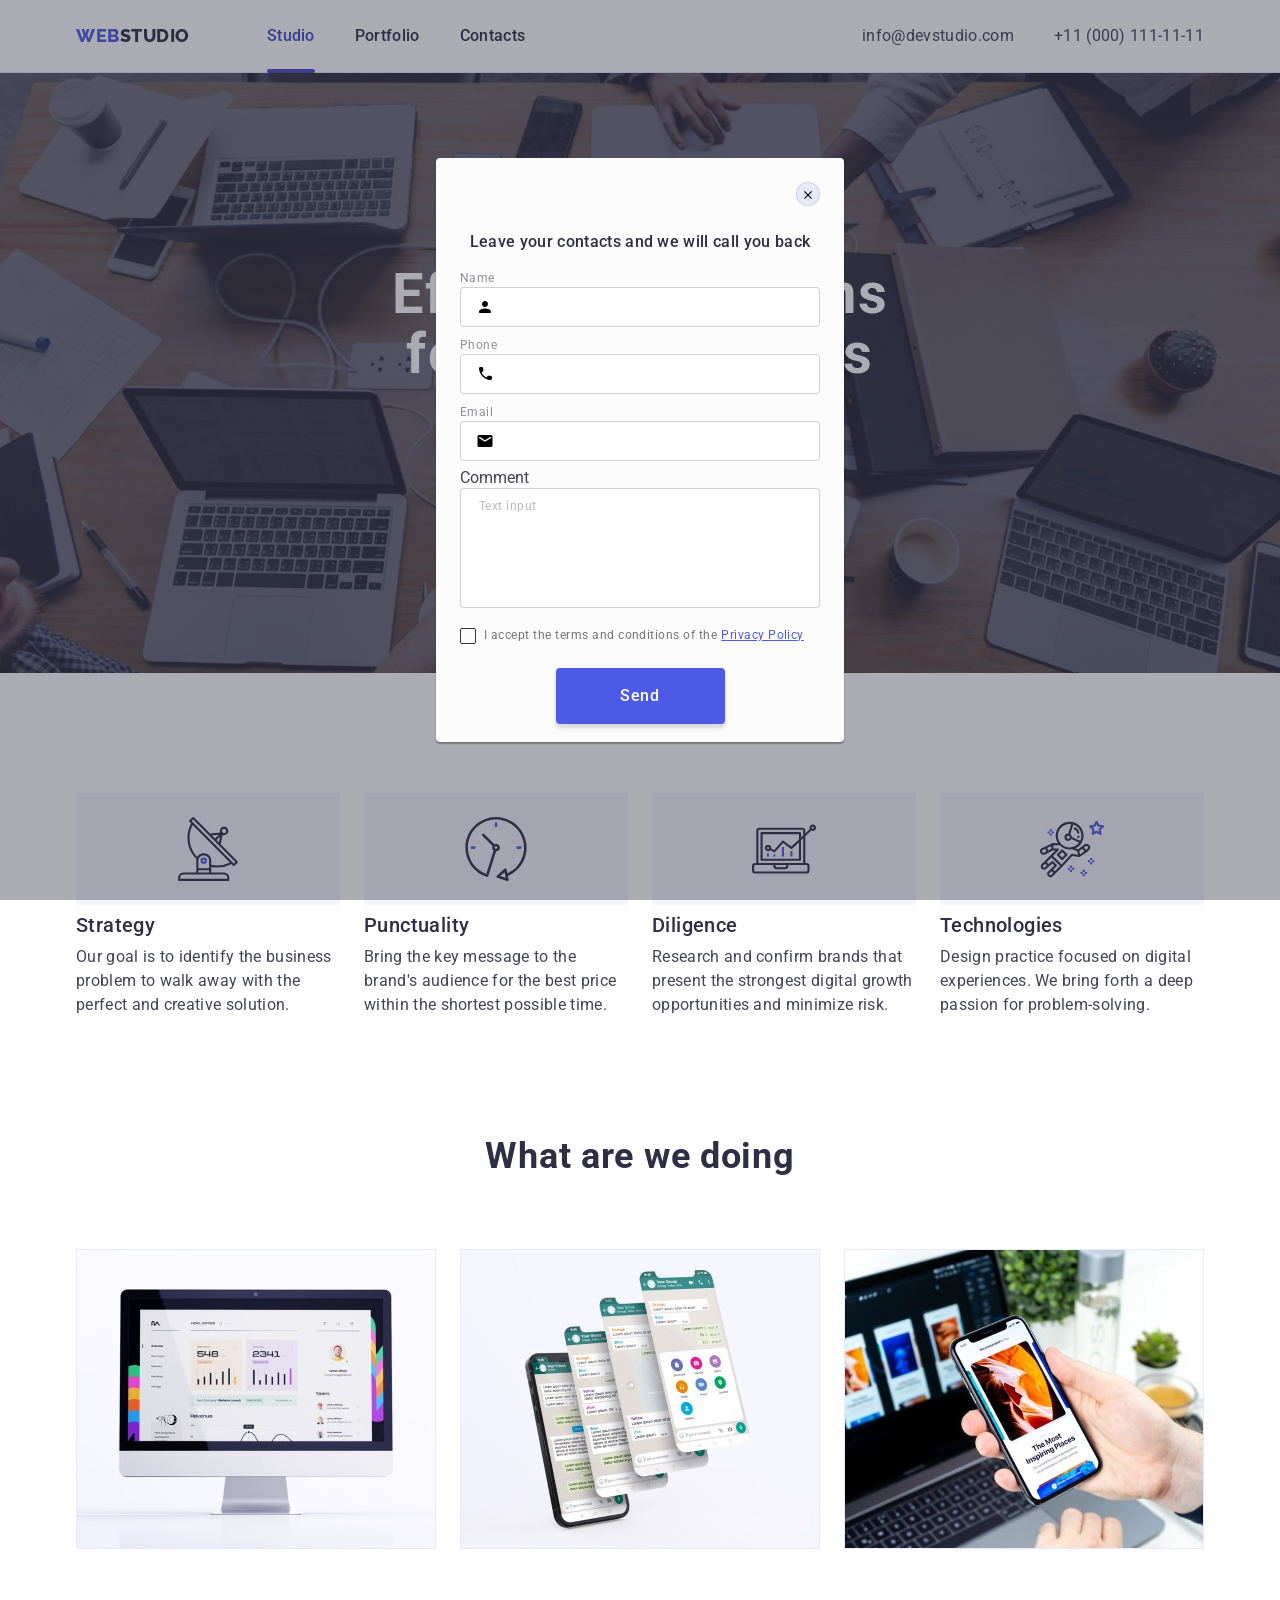
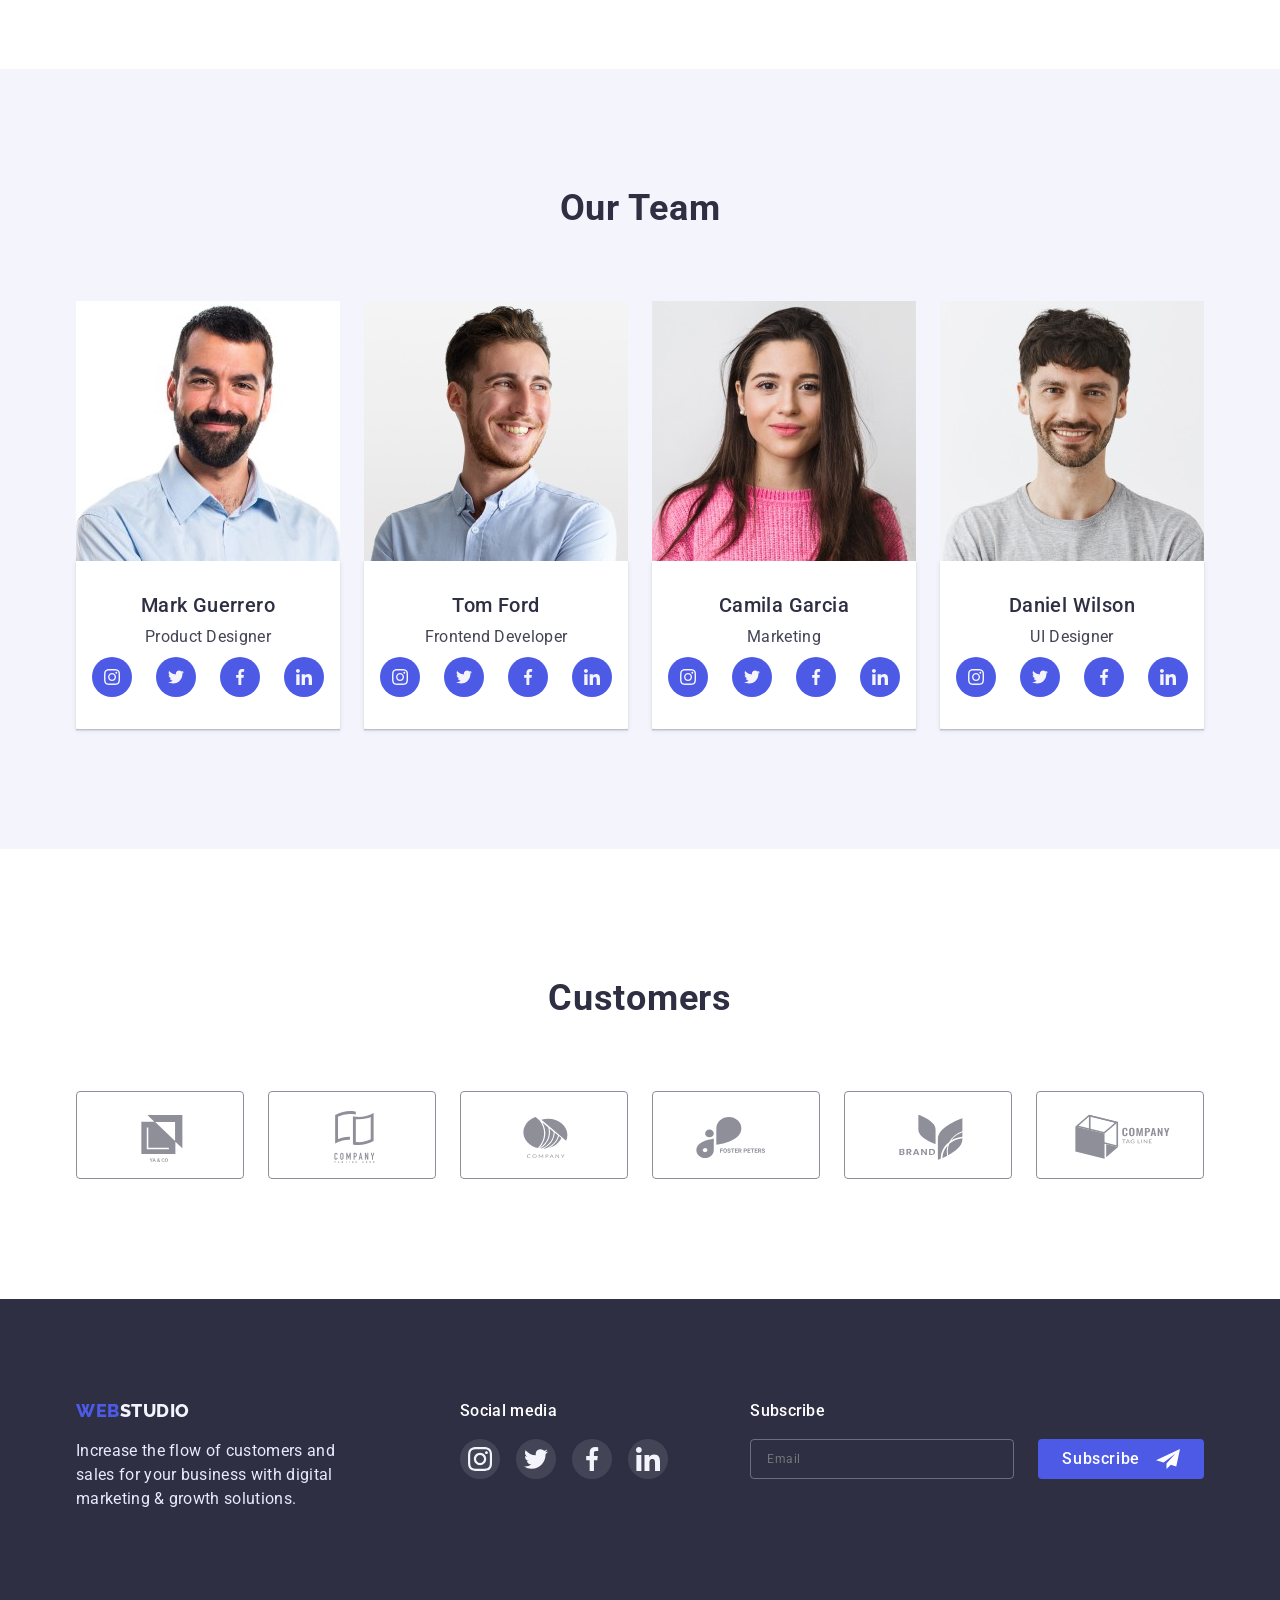
==== index.html @ 20a0a37b "Изменения модалки и подписки" ====
<!DOCTYPE html>
<html lang="en">
  <head>
    <meta charset="UTF-8" />
    <meta http-equiv="X-UA-Compatible" content="IE=edge" />
    <meta name="viewport" content="width=device-width, initial-scale=1.0" />
    <title>Web Studio</title>
    <link rel="preconnect" href="https://fonts.googleapis.com" />
    <link rel="preconnect" href="https://fonts.gstatic.com" crossorigin />
    <link
      href="https://fonts.googleapis.com/css2?family=Raleway:wght@800&family=Roboto:wght@400;500;700&display=swap"
      rel="stylesheet"
    />
    <link
      rel="stylesheet"
      href="https://cdnjs.cloudflare.com/ajax/libs/modern-normalize/1.1.0/modern-normalize.min.css"
    />
    <link rel="stylesheet" href="./css/styles.css" />
  </head>
  <body>
    <header class="header">
      <!-- Navigation  -->
      <div class="header-container container">
        <nav class="navigation">
          <a class="nav-logo" href="./index.html"
            ><span class="logo">Web</span>Studio</a
          >
          <ul class="nav-list list">
            <li class="nav-item">
              <a class="nav-link active active-color" href="./index.html"
                >Studio</a
              >
            </li>
            <li class="nav-item">
              <a class="nav-link" href="./portfolio.html">Portfolio</a>
            </li>
            <li class="nav-item">
              <a class="nav-link" href="">Contacts</a>
            </li>
          </ul>
        </nav>

        <ul class="contacts-list list">
          <li class="contacts-item">
            <a class="contacts-link" href="mailto:info@devstudio.com"
              >info@devstudio.com</a
            >
          </li>
          <li class="contacts-item">
            <a class="contacts-link" href="tel:+11(000)1111111"
              >+11 (000) 111-11-11</a
            >
          </li>
        </ul>
      </div>
    </header>

    <main>
      <!-- hero -->
      <section class="hero">
        <div class="container">
          <h1 class="hero-title">Effective Solutions for Your Business</h1>
          <button class="hero-btn" data-modal-open type="button">
            Order Service
          </button>
        </div>
      </section>

      <!-- Advantages -->
      <section class="advantages">
        <div class="container">
          <!-- Логический заголовок -->
          <h2 class="visually-hidden">Advantages</h2>
          <ul class="advan-list list">
            <li class="advan-item icon-antenna">
              <h2 class="advan-title">Strategy</h2>
              <p class="advan-text">
                Our goal is to identify the business problem to walk away with
                the perfect and creative solution.
              </p>
            </li>
            <li class="advan-item icon-clock">
              <h2 class="advan-title">Punctuality</h2>
              <p class="advan-text">
                Bring the key message to the brand's audience for the best price
                within the shortest possible time.
              </p>
            </li>
            <li class="advan-item icon-diagram">
              <h2 class="advan-title">Diligence</h2>
              <p class="advan-text">
                Research and confirm brands that present the strongest digital
                growth opportunities and minimize risk.
              </p>
            </li>
            <li class="advan-item icon-astronaut">
              <h2 class="advan-title">Technologies</h2>
              <p class="advan-text">
                Design practice focused on digital experiences. We bring forth a
                deep passion for problem-solving.
              </p>
            </li>
          </ul>
        </div>
      </section>

      <!-- Projects -->
      <section class="projects">
        <div class="container">
          <h2 class="projects-title">What are we doing</h2>
          <ul class="projects-list list">
            <li class="projects-item">
              <img src="./images/pc.jpg" alt="Monitor" width="360" />
            </li>
            <li class="projects-item">
              <img
                src="./images/application.jpg"
                alt="Mobile Application"
                width="360"
              />
            </li>
            <li class="projects-item">
              <img src="./images/phone.jpg" alt="phone" width="360" />
            </li>
          </ul>
        </div>
      </section>

      <!-- Team -->
      <section class="team">
        <div class="container">
          <h2 class="team-title">Our Team</h2>
          <ul class="team-list list">
            <li class="team-item">
              <img src="./images/photo1.jpg" alt="Man Mark" width="264" />
              <div class="team-content">
                <h3 class="content-title">Mark Guerrero</h3>
                <p class="content-text">Product Designer</p>
                <ul class="soc-list list">
                  <li class="soc-item">
                    <a href="" class="soc-link"
                      ><svg class="soc-icon" width="16" height="16">
                        <use
                          href="./images/icons.svg#icon-instagram-b"
                        ></use></svg
                    ></a>
                  </li>
                  <li class="soc-item">
                    <a href="" class="soc-link"
                      ><svg class="soc-icon" width="16" height="16">
                        <use
                          href="./images/icons.svg#icon-twitter-b"
                        ></use></svg
                    ></a>
                  </li>
                  <li class="soc-item">
                    <a href="" class="soc-link"
                      ><svg class="soc-icon" width="16" height="16">
                        <use
                          href="./images/icons.svg#icon-facebook-b"
                        ></use></svg
                    ></a>
                  </li>
                  <li class="soc-item">
                    <a href="" class="soc-link"
                      ><svg class="soc-icon" width="16" height="16">
                        <use
                          href="./images/icons.svg#icon-linkedin-b"
                        ></use></svg
                    ></a>
                  </li>
                </ul>
              </div>
            </li>
            <li class="team-item">
              <img src="./images/photo2.jpg" alt="Man Tom" width="264" />
              <div class="team-content">
                <h3 class="content-title">Tom Ford</h3>
                <p class="content-text">Frontend Developer</p>
                <ul class="soc-list list">
                  <li class="soc-item">
                    <a href="" class="soc-link"
                      ><svg class="soc-icon" width="16" height="16">
                        <use
                          href="./images/icons.svg#icon-instagram-b"
                        ></use></svg
                    ></a>
                  </li>
                  <li class="soc-item">
                    <a href="" class="soc-link"
                      ><svg class="soc-icon" width="16" height="16">
                        <use
                          href="./images/icons.svg#icon-twitter-b"
                        ></use></svg
                    ></a>
                  </li>
                  <li class="soc-item">
                    <a href="" class="soc-link"
                      ><svg class="soc-icon" width="16" height="16">
                        <use
                          href="./images/icons.svg#icon-facebook-b"
                        ></use></svg
                    ></a>
                  </li>
                  <li class="soc-item">
                    <a href="" class="soc-link"
                      ><svg class="soc-icon" width="16" height="16">
                        <use
                          href="./images/icons.svg#icon-linkedin-b"
                        ></use></svg
                    ></a>
                  </li>
                </ul>
              </div>
            </li>
            <li class="team-item">
              <img src="./images/photo3.jpg" alt="Woman Camila" width="264" />
              <div class="team-content">
                <h3 class="content-title">Camila Garcia</h3>
                <p class="content-text">Marketing</p>
                <ul class="soc-list list">
                  <li class="soc-item">
                    <a href="" class="soc-link"
                      ><svg class="soc-icon" width="16" height="16">
                        <use
                          href="./images/icons.svg#icon-instagram-b"
                        ></use></svg
                    ></a>
                  </li>
                  <li class="soc-item">
                    <a href="" class="soc-link"
                      ><svg class="soc-icon" width="16" height="16">
                        <use
                          href="./images/icons.svg#icon-twitter-b"
                        ></use></svg
                    ></a>
                  </li>
                  <li class="soc-item">
                    <a href="" class="soc-link"
                      ><svg class="soc-icon" width="16" height="16">
                        <use
                          href="./images/icons.svg#icon-facebook-b"
                        ></use></svg
                    ></a>
                  </li>
                  <li class="soc-item">
                    <a href="" class="soc-link"
                      ><svg class="soc-icon" width="16" height="16">
                        <use
                          href="./images/icons.svg#icon-linkedin-b"
                        ></use></svg
                    ></a>
                  </li>
                </ul>
              </div>
            </li>
            <li class="team-item">
              <img src="./images/photo4.jpg" alt="Man Daniel" width="264" />
              <div class="team-content">
                <h3 class="content-title">Daniel Wilson</h3>
                <p class="content-text">UI Designer</p>
                <ul class="soc-list list">
                  <li class="soc-item">
                    <a href="" class="soc-link"
                      ><svg class="soc-icon" width="16" height="16">
                        <use
                          href="./images/icons.svg#icon-instagram-b"
                        ></use></svg
                    ></a>
                  </li>
                  <li class="soc-item">
                    <a href="" class="soc-link"
                      ><svg class="soc-icon" width="16" height="16">
                        <use
                          href="./images/icons.svg#icon-twitter-b"
                        ></use></svg
                    ></a>
                  </li>
                  <li class="soc-item">
                    <a href="" class="soc-link"
                      ><svg class="soc-icon" width="16" height="16">
                        <use
                          href="./images/icons.svg#icon-facebook-b"
                        ></use></svg
                    ></a>
                  </li>
                  <li class="soc-item">
                    <a href="" class="soc-link"
                      ><svg class="soc-icon" width="16" height="16">
                        <use
                          href="./images/icons.svg#icon-linkedin-b"
                        ></use></svg
                    ></a>
                  </li>
                </ul>
              </div>
            </li>
          </ul>
        </div>
      </section>

      <section class="customers">
        <div class="container">
          <h3 class="customers-title">Customers</h3>
          <ul class="customers-list list">
            <li class="customers-item">
              <a class="customers-link" href="">
                <svg class="icon-customers" width="104" height="56">
                  <use href="./images/icons.svg#icon-Logo"></use></svg
              ></a>
            </li>
            <li class="customers-item">
              <a class="customers-link" href=""
                ><svg class="icon-customers" width="104" height="56">
                  <use href="./images/icons.svg#icon-Logo-1"></use></svg
              ></a>
            </li>
            <li class="customers-item">
              <a class="customers-link" href="">
                <svg class="icon-customers" width="104" height="56">
                  <use href="./images/icons.svg#icon-Logo-5"></use></svg
              ></a>
            </li>
            <li class="customers-item">
              <a class="customers-link" href=""
                ><svg class="icon-customers" width="104" height="56">
                  <use href="./images/icons.svg#icon-Logo-2"></use></svg
              ></a>
            </li>
            <li class="customers-item">
              <a class="customers-link" href="">
                <svg class="icon-customers" width="104" height="56">
                  <use href="./images/icons.svg#icon-Logo-3"></use></svg
              ></a>
            </li>
            <li class="customers-item">
              <a class="customers-link" href=""
                ><svg class="icon-customers" width="104" height="56">
                  <use href="./images/icons.svg#icon-Logo-4"></use></svg
              ></a>
            </li>
          </ul>
        </div>
      </section>
    </main>

    <footer class="footer">
      <div class="footer-container container">
        <div>
          <a class="f-logo" href="./index.html"
            ><span class="logo">Web</span>Studio</a
          >
          <p class="advice">
            Increase the flow of customers and sales for your business with
            digital marketing & growth solutions.
          </p>
        </div>

        <div class="media">
          <h4 class="media-title">Social media</h4>
          <ul class="social-media-list list">
            <li class="social-media-item">
              <a href="" class="social-link"
                ><svg width="40" height="40">
                  <use href="./images/icons.svg#icon-instagram"></use></svg
              ></a>
            </li>
            <li class="social-media-item">
              <a href="" class="social-link"
                ><svg width="40" height="40">
                  <use href="./images/icons.svg#icon-twitter"></use></svg
              ></a>
            </li>
            <li class="social-media-item">
              <a href="" class="social-link"
                ><svg width="40" height="40">
                  <use href="./images/icons.svg#icon-facebook"></use></svg
              ></a>
            </li>
            <li class="social-media-item">
              <a href="" class="social-link">
                <svg width="40" height="40">
                  <use href="./images/icons.svg#icon-in"></use></svg
              ></a>
            </li>
          </ul>
        </div>
        <form class="sub-form">
          <span class="sub-title">Subscribe</span>
          <div class="sub-group">
            <input
              class="post-text"
              type="email"
              name="post"
              id="post"
              required
              autocomplete="off"
              placeholder="Email"
            />
            <div class="button-group">
              <button class="sub-btn" type="submit">
                Subscribe
                <svg class="sub-icon" width="24px" height="24px">
                  <use href="./images/icons.svg#icon-subscribe"></use>
                </svg>
              </button>
            </div>
          </div>
        </form>
      </div>
    </footer>

    <!-- is-hidden -->

    <div class="backdrop" data-modal>
      <div class="modal">
        <button class="button-close" type="button" data-modal-close>
          <svg width="8px" height="8px">
            <use href="./images/icons.svg#icon-button-close"></use>
          </svg>
        </button>

        <h5 class="modal-title">
          Leave your contacts and we will call you back
        </h5>

        <form class="modal-form">
          <label class="label-modal" for="name"
            >Name
            <div class="input-wrap">
              <input
                class="input-modal"
                type="text"
                name="name"
                id="name"
                required
              />
              <svg class="icon-modal" width="18px" height="18px">
                <use href="./images/icons.svg#icon-person"></use>
              </svg>
            </div>
          </label>

          <label class="label-modal" for="tel"
            >Phone
            <div class="input-wrap">
              <input
                class="input-modal"
                type="tel"
                name="tel"
                id="tel"
                required
              />
              <svg class="icon-modal" class="" width="18px" height="24px">
                <use href="./images/icons.svg#icon-phone"></use>
              </svg>
            </div>
          </label>

          <label class="label-modal" for="email"
            >Email
            <div class="input-wrap">
              <input
                class="input-modal"
                type="email"
                name="email"
                id="email"
                required
              />
              <svg class="icon-modal" width="18px" height="24px">
                <use href="./images/icons.svg#icon-email"></use>
              </svg>
            </div>
          </label>

          <label for="comment">Comment</label>
          <textarea
            class="text-modal"
            name="comment"
            id="comment"
            placeholder="Text input"
          ></textarea>

          <input
            class="input-check visually-hidden"
            type="checkbox"
            name="privacy"
            id="privacy"
            value="true"
          />
          <label for="privacy" class="priv-check">
            <span class="priv-wrap">
              <svg class="priv-icon" width="10px" height="8px">
                <use href="./images/icons.svg#icon-vector"></use></svg
            ></span>
            I accept the terms and conditions of the
            <a class="priv-link" href=""> Privacy Policy</a>
          </label>

          <button class="btn-modal" type="submit">Send</button>
        </form>
      </div>
    </div>
    <script src="./js/modal.js"></script>
  </body>
</html>
---- css/styles.css ----
/* 
#FFFFFF; white
#434455; primary color
#2E2F42; secondary color
#4D5AE5; accent color
#F4F4FD; button + section color
#404BBF; button focus color
*/

:root {
  --white-color: #ffffff;
  --primary-color: #434455;
  --secondary-color: #2e2f42;
  --accent-color: #4d5ae5;
  --section-color: #f4f4fd;
  --header-color: #ffffff;
  --button-color: #404bbf;
  --text-footer: #e7e9fc;
  --icon-color: #31d0aa;
  --border-color: #8e8f99;
  --modal-color: #fcfcfc;
  --check-color: #757575;
}

ul,
h1,
h2,
h3,
h4,
h5,
h6,
p {
  margin: 0;
  padding: 0;
}

.container {
  margin-left: auto;
  margin-right: auto;
  width: 1158px;
  padding: 0 15px;
}

body {
  background-color: var(--header-color);
  color: var(--primary-color);
  font-family: "Roboto", sans-serif;
}

img {
  display: block;
  max-width: 100%;
  height: auto;
}

/* logo */

.logo {
  color: var(--accent-color);
}

/* navigation */
.nav-logo,
.f-logo {
  font-weight: 800;
  font-size: 18px;
  line-height: 1.33;
  letter-spacing: 0.03em;
  text-decoration: none;
  font-family: "Raleway", sans-serif;
  text-transform: uppercase;

  color: var(--secondary-color);
}

/* nav-link */

.nav-link {
  position: relative;

  display: block;
  padding-top: 24px;
  padding-bottom: 24px;
  text-decoration: none;
  font-weight: 500;
  line-height: 1.5;
  letter-spacing: 0.02em;

  color: var(--secondary-color);
  transition-property: color;
  transition-duration: 250ms;
  transition-timing-function: cubic-bezier(0.4, 0, 0.2, 1);
}

.nav-link:hover,
.nav-link:focus {
  color: var(--accent-color);
}

.active::after {
  content: "";
  position: absolute;
  left: 0;
  bottom: -1px;
  width: 100%;
  height: 4px;
  background-color: var(--button-color);
  border-radius: 2px;
}

.active-color {
  color: var(--button-color);
}

.list {
  list-style: none;
}

/* contacts */

.contacts-link {
  display: block;
  text-decoration: none;
  line-height: 1.5;
  letter-spacing: 0.02em;
  padding-top: 24px;
  padding-bottom: 24px;

  color: inherit;
  transition-property: color;
  transition-duration: 250ms;
  transition-timing-function: cubic-bezier(0.4, 0, 0.2, 1);
}

.contacts-link:hover,
.contacts-link:focus {
  color: var(--accent-color);
}

/* hero */

.hero {
  max-width: 1440px;
  height: 600px;
  text-align: center;
  margin-left: auto;
  margin-right: auto;
  background-repeat: no-repeat;
  background-position: center;

  background-image: linear-gradient(
      to right,
      rgba(46, 47, 66, 0.7),
      rgba(46, 47, 66, 0.7)
    ),
    url("../images/people-office.jpg");
  background-color: var(--secondary-color);
}
.hero-title {
  max-width: 496px;
  margin-bottom: 48px;
  margin-left: auto;
  margin-right: auto;

  font-weight: 700;
  font-size: 56px;
  line-height: 1.07;
  letter-spacing: 0.02em;

  color: var(--header-color);
  animation-name: titleanim;
  animation-duration: 300ms;
  animation-timing-function: linear;
}

@keyframes titleanim {
  0% {
    transform: scaleY(0);
  }

  100% {
    transform: scaleY(1);
  }
}

/* button hero*/

.hero-btn {
  font-family: inherit;
  font-weight: 500;
  font-size: 16px;
  line-height: 1.2;
  letter-spacing: 0.04em;
  width: 169px;
  height: 56px;

  border-radius: 4px;
  border: none;
  background-color: var(--accent-color);
  box-shadow: 0px 4px 4px rgba(0, 0, 0, 0.15);
  color: var(--header-color);
  transition-property: background-color;
  transition-duration: 250ms;
  transition-timing-function: cubic-bezier(0.4, 0, 0.2, 1);
}

.hero-btn:hover,
.hero-btn:focus {
  background-color: var(--button-color);
  cursor: pointer;
  border-color: var(--accent-color);
}

/* titles h2-h6*/

.content-text {
  width: 100%;
  text-overflow: ellipsis;
  overflow: hidden;
  white-space: nowrap;
  line-height: 1.5;
  letter-spacing: 0.02em;
  margin-bottom: 8px;
}
/* Фоновые иконки секции advantages */
.advan-item::before {
  display: block;
  content: "";
  border-radius: 4px;
  margin-bottom: 8px;
  height: 112px;
  background-repeat: no-repeat;
  background-position: center;

  background-color: var(--section-color);
}

.icon-antenna::before {
  background-image: url("../images/antenna.svg");
}

.icon-clock::before {
  background-image: url("../images/clock.svg");
}

.icon-diagram::before {
  background-image: url("../images/diagram.svg");
}

.icon-astronaut::before {
  background-image: url("../images/astronaut.svg");
}

/* section our team */

.team {
  padding-top: 120px;
  padding-bottom: 120px;

  background-color: var(--section-color);
}

.team-item {
  width: calc((100% - 72px) / 4);
  border-radius: 0px 0px 4px 4px;

  background-color: var(--white-color);
}

.soc-list {
  display: flex;
  justify-content: center;
  gap: 24px;
}

.soc-item {
  width: 40px;
  height: 40px;
}

.soc-link {
  display: flex;
  width: 100%;
  height: 100%;
  border-radius: 50%;
  align-items: center;
  justify-content: center;

  background-color: var(--accent-color);
  transition-property: background-color;
  transition-duration: 250ms;
  transition-timing-function: cubic-bezier(0.4, 0, 0.2, 1);
}

.soc-link:hover,
.soc-link:focus {
  background-color: var(--button-color);
}

.advan-title,
.content-title,
.works-title {
  font-weight: 500;
  font-size: 20px;
  line-height: 1.2;
  letter-spacing: 0.02em;
  margin-bottom: 8px;

  color: var(--secondary-color);
}

.advan-text,
.works-text {
  line-height: 1.5;
  letter-spacing: 0.02em;
  max-width: 264px;
}

.projects-title,
.team-title {
  font-weight: 700;
  font-size: 36px;
  line-height: 1.11;
  letter-spacing: 0.02em;
  margin-bottom: 72px;
  text-align: center;

  color: var(--secondary-color);
}

/* text footer */

.advice {
  line-height: 1.5;
  letter-spacing: 0.02em;
  max-width: 264px;

  color: var(--text-footer);
}

.footer {
  padding-top: 100px;
  padding-bottom: 100px;

  background-color: var(--secondary-color);
}

.media-title {
  font-size: 16px;
  font-weight: 500;
  line-height: 1.5;
  letter-spacing: 0.02em;
  margin-bottom: 16px;

  color: var(--white-color);
}

.social-media-list {
  display: flex;
  gap: 16px;
}

.social-media-item {
  width: 40px;
  height: 40px;
}

.social-link {
  display: block;
  width: 100%;
  height: 100%;
  border-radius: 50%;

  transition-property: background-color;
  transition-duration: 250ms;
  transition-timing-function: cubic-bezier(0.4, 0, 0.2, 1);
}

.social-link:hover,
.social-link:focus {
  background-color: var(--icon-color);
}

/* Клиенты */

.customers {
  padding: 130px 0 120px 0;
}

.customers-title {
  text-align: center;
  font-size: 36px;
  line-height: 1.11;
  letter-spacing: 0.02em;
  margin-bottom: 72px;

  color: var(--secondary-color);
}

.customers-list {
  display: flex;
  gap: 24px;
  justify-content: center;
}

.customers-item {
  width: 168px;
  height: 88px;
}

.customers-link {
  display: block;
  width: 100%;
  height: 100%;
  border: 1px solid var(--border-color);
  border-radius: 4px;
  padding: 16px 32px;
  fill: var(--border-color);
  transition-property: fill, border;
  transition-duration: 250ms, 250ms;
  transition-timing-function: cubic-bezier(0.4, 0, 0.2, 1),
    cubic-bezier(0.4, 0, 0.2, 1);
}

.customers-link:hover,
.customers-link:focus {
  fill: var(--button-color);
  border: 1px solid var(--button-color);
  border-radius: 4px;
}

.media {
  margin-left: 120px;
}

.footer-container {
  display: flex;
}

.f-logo {
  color: var(--section-color);

  display: block;
  margin-bottom: 16px;
}

.header {
  border-bottom: 1px solid var(--text-footer);
}

.header-container {
  display: flex;
}

.contacts-container {
  padding-top: 24px;
  padding-bottom: 24px;
}

.navigation {
  display: flex;
  align-items: center;
}

.nav-list {
  display: flex;
  align-items: center;
  gap: 40px;
  margin-left: 77px;
}

.contacts-list {
  display: flex;
  gap: 40px;
  margin-left: auto;
}

.hero {
  padding: 192px 0;
}

.advantages {
  padding-top: 120px;
}

.advan-list {
  display: flex;
  gap: 24px;
}

.projects {
  padding-top: 120px;
  padding-bottom: 120px;
}

.projects-list {
  display: flex;
  gap: 24px;
}

.projects-item {
  width: calc((100% - 48px) / 3);
}

.team-list {
  display: flex;
  gap: 24px;
}

.team-content {
  text-align: center;
  padding: 32px 16px;
  box-shadow: 0px 1px 6px rgba(46, 47, 66, 0.08),
    0px 1px 1px rgba(46, 47, 66, 0.16), 0px 2px 1px rgba(46, 47, 66, 0.08);
}

.sub-form {
  margin-left: auto;
}

.sub-title {
  font-weight: 500;
  line-height: 1.5;
  letter-spacing: 0.02em;
  color: var(--white-color);
}

.post-text {
  padding-left: 16px;
  width: 264px;
  height: 40px;
  border: 1px solid rgba(255, 255, 255, 0.3);
  border-radius: 4px;
  background-color: transparent;

  font-size: 12px;
  line-height: 2;
  letter-spacing: 0.04em;
  color: rgba(255, 255, 255, 0.6);
}

.sub-btn {
  padding: 8px 64px 8px 24px;

  font-weight: 500;
  line-height: 1.5;
  letter-spacing: 0.04em;

  color: var(--white-color);
  background: var(--accent-color);
  border-radius: 4px;
  border: none;
}

.sub-group {
  display: flex;
  gap: 24px;
  margin-top: 16px;
}

.button-group {
  position: relative;
}

.sub-icon {
  position: absolute;
  right: 24px;
  top: 50%;
  transform: translateY(-50%);
}

/* ----------Portfolio---------- */

/* filter */

.filter-button {
  font-family: inherit;
  font-weight: 500;
  line-height: 1.5;
  letter-spacing: 0.04em;

  padding: 12px 24px;
  border: 1px solid var(--text-footer);
  border-radius: 4px;

  background-color: var(--section-color);
  color: var(--accent-color);
  transition-property: background-color, color, border, box-shadow;
  transition-duration: 250ms, 250ms, 250ms, 250ms;
  transition-timing-function: cubic-bezier(0.4, 0, 0.2, 1),
    cubic-bezier(0.4, 0, 0.2, 1), cubic-bezier(0.4, 0, 0.2, 1),
    cubic-bezier(0.4, 0, 0.2, 1);
}

.filter-button:hover,
.filter-button:focus {
  color: var(--white-color);
  background-color: var(--accent-color);
  cursor: pointer;
  border: 1px solid var(--accent-color);
  box-shadow: 0px 3px 1px rgba(0, 0, 0, 0.1), 0px 2px 1px rgba(0, 0, 0, 0.08),
    0px 2px 2px rgba(0, 0, 0, 0.12);
}

.filter-list {
  display: flex;
  justify-content: center;
  gap: 24px;
}

.works {
  padding-top: 96px;
  padding-bottom: 120px;
}

.works-list {
  margin-top: 72px;
  display: flex;
  flex-wrap: wrap;
  row-gap: 48px;
  column-gap: 24px;
}

.works-content {
  width: 100%;
  padding: 32px 32px 32px 16px;
  border: 1px solid var(--text-footer);
  border-top: none;
  box-shadow: 0px 1px 6px rgba(46, 47, 66, 0.08);
  overflow: auto;
}

.works-item {
  background-color: #ffffff;
}

.works-link-box {
  display: block;
  max-width: 360px;
  max-height: 421px;
  text-decoration: none;
  color: inherit;
  transition-property: box-shadow;
  transition-duration: 250ms;
  transition-timing-function: cubic-bezier(0.4, 0, 0.2, 1);
}

.works-thumb {
  position: relative;
  overflow: hidden;
}

.overlay {
  position: absolute;
  width: 100%;
  height: 100%;
  top: 0;
  left: 0;
  transform: translateY(100%);
  background-color: var(--accent-color);
  transition-property: transform;
  transition-duration: 250ms;
  transition-timing-function: cubic-bezier(0.4, 0, 0.2, 1);
}

.text-box {
  position: absolute;
  top: 0;
  left: 50%;
  transform: translateX(-50%);
  padding: 40px 32px;
  width: 296px;
  line-height: 1.5;
  letter-spacing: 0.02em;
  color: var(--section-color);
}

.works-link-box:hover .overlay,
.works-link-box:focus .overlay {
  transform: translateY(0);
}

.works-link-box:hover {
  box-shadow: 0px 1px 6px rgba(46, 47, 66, 0.08),
    0px 1px 1px rgba(46, 47, 66, 0.16), 0px 2px 1px rgba(46, 47, 66, 0.08);
}
.is-hidden {
  opacity: 0;
  pointer-events: none;
}

.backdrop {
  position: fixed;
  top: 0;
  left: 0;
  display: block;
  width: 100vw;
  height: 100vh;
  background: rgba(46, 47, 66, 0.4);
  transition: opacity 250ms cubic-bezier(0.4, 0, 0.2, 1),
    visibility 250ms cubic-bezier(0.4, 0, 0.2, 1);
}

.modal {
  position: absolute;
  top: 50%;
  left: 50%;
  padding-left: 24px;
  padding-right: 24px;
  width: 408px;
  height: 584px;
  box-shadow: 0px 1px 1px rgba(0, 0, 0, 0.14), 0px 1px 3px rgba(0, 0, 0, 0.12),
    0px 2px 1px rgba(0, 0, 0, 0.2);
  border-radius: 4px;
  background-color: var(--modal-color);
  transform: translate(-50%, -50%) scaleX(1);
  transition-property: transform;
  transition-duration: 250ms;
  transition-timing-function: cubic-bezier(0.4, 0, 0.2, 1);
}

.modal-title {
  padding-top: 72px;
  margin-bottom: 14px;
  font-weight: 500;
  font-size: 16px;
  line-height: 1.5;
  text-align: center;
  letter-spacing: 0.02em;
  color: var(--secondary-color);
}

.input-modal {
  width: 360px;
  height: 40px;
  padding-left: 38px;
  border-radius: 4px;
  border: 1px solid rgba(33, 33, 33, 0.2);
}

.input-wrap {
  position: relative;
  display: block;
  margin-bottom: 8px;
}

.icon-modal {
  position: absolute;
  top: 50%;
  left: 16px;
  transform: translateY(-50%);
}

.label-modal {
  font-size: 12px;
  line-height: 1.33;
  letter-spacing: 0.04em;
  color: var(--border-color);
}

.text-modal {
  margin-bottom: 16px;
  width: 360px;
  height: 120px;
  resize: none;
  border: 1px solid rgba(33, 33, 33, 0.2);
  border-radius: 4px;
}

.text-modal::placeholder {
  padding-left: 16px;
  padding-top: 8px;
  font-size: 12px;
  line-height: 1.33;
  letter-spacing: 0.04em;
  color: rgba(117, 117, 117, 0.5);
}

.btn-modal {
  display: block;
  width: 169px;
  height: 56px;
  margin: 24px auto 0;
  font-weight: 500;
  line-height: 1.5;
  letter-spacing: 0.04em;

  color: var(--white-color);
  background: #4d5ae5;
  box-shadow: 0px 4px 4px rgba(0, 0, 0, 0.15);
  border-radius: 4px;
  border: none;
}

.priv-check {
  display: flex;
  align-items: center;
  font-size: 12px;
  line-height: 1.33;
  letter-spacing: 0.04em;
  color: var(--check-color);
  user-select: none;
}

.priv-wrap {
  width: 16px;
  height: 16px;
  margin-right: 8px;
  border: 1.25px solid #2e2f42;
  border-radius: 2px;
  display: flex;
  align-items: center;
  justify-content: center;
  fill: transparent;
}

.input-check:checked + .priv-check > .priv-wrap {
  background-color: var(--button-color);
  fill: #f4f4fd;
  border-color: var(--button-color);
}

.backdrop.is-hidden .modal {
  transform: translate(-50%, -50%) scaleX(0);
}

.button-close {
  position: absolute;
  top: 24px;
  right: 24px;
  width: 24px;
  height: 24px;
  background: var(--text-footer);
  border: 1px solid rgba(0, 0, 0, 0.1);
  border-radius: 50%;
  display: block;
  padding: 0;
}

.button-close:active {
  background-color: var(--button-color);
  fill: var(--white-color);
  border-color: var(--button-color);
}

.priv-link {
  margin-left: 4px;
  color: var(--accent-color);
}

.visually-hidden {
  position: absolute;
  white-space: nowrap;
  width: 1px;
  height: 1px;
  overflow: hidden;
  border: 0;
  padding: 0;
  clip: rect(0 0 0 0);
  clip-path: inset(50%);
  margin: -1px;
}
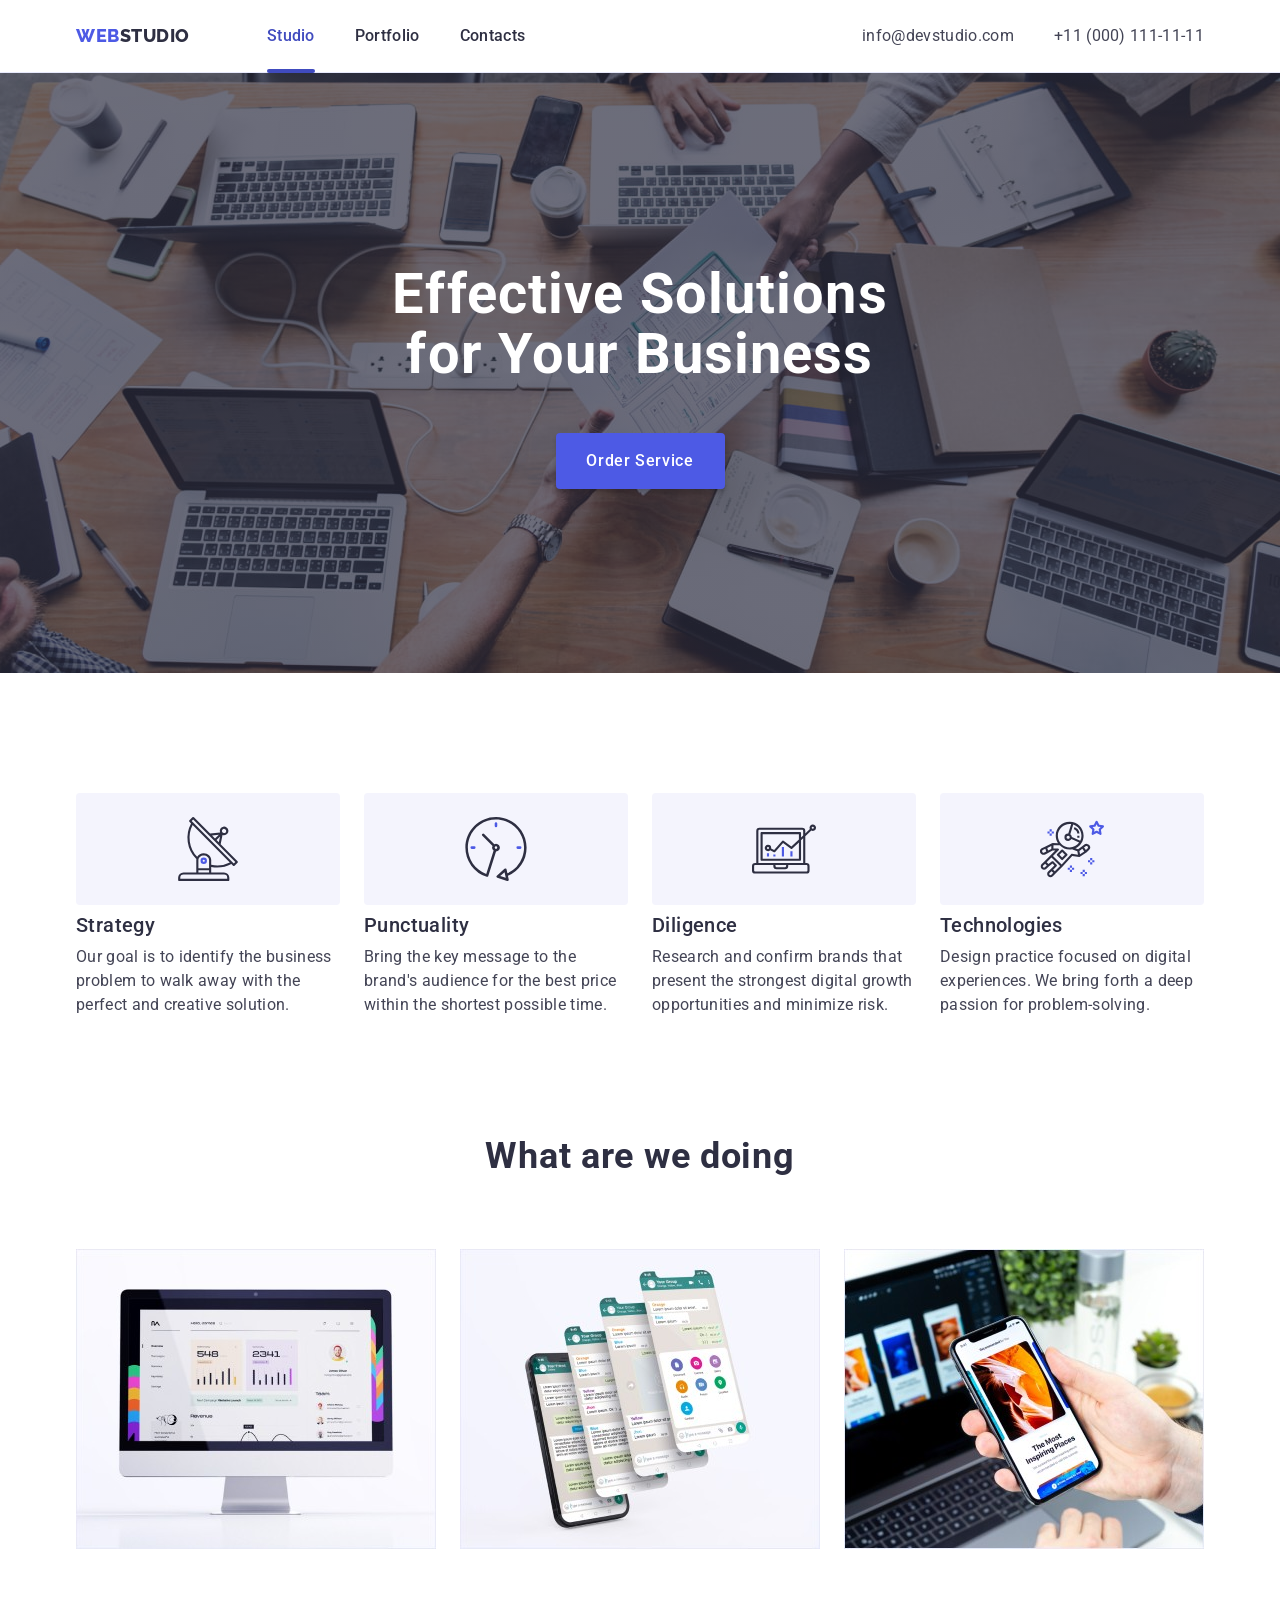
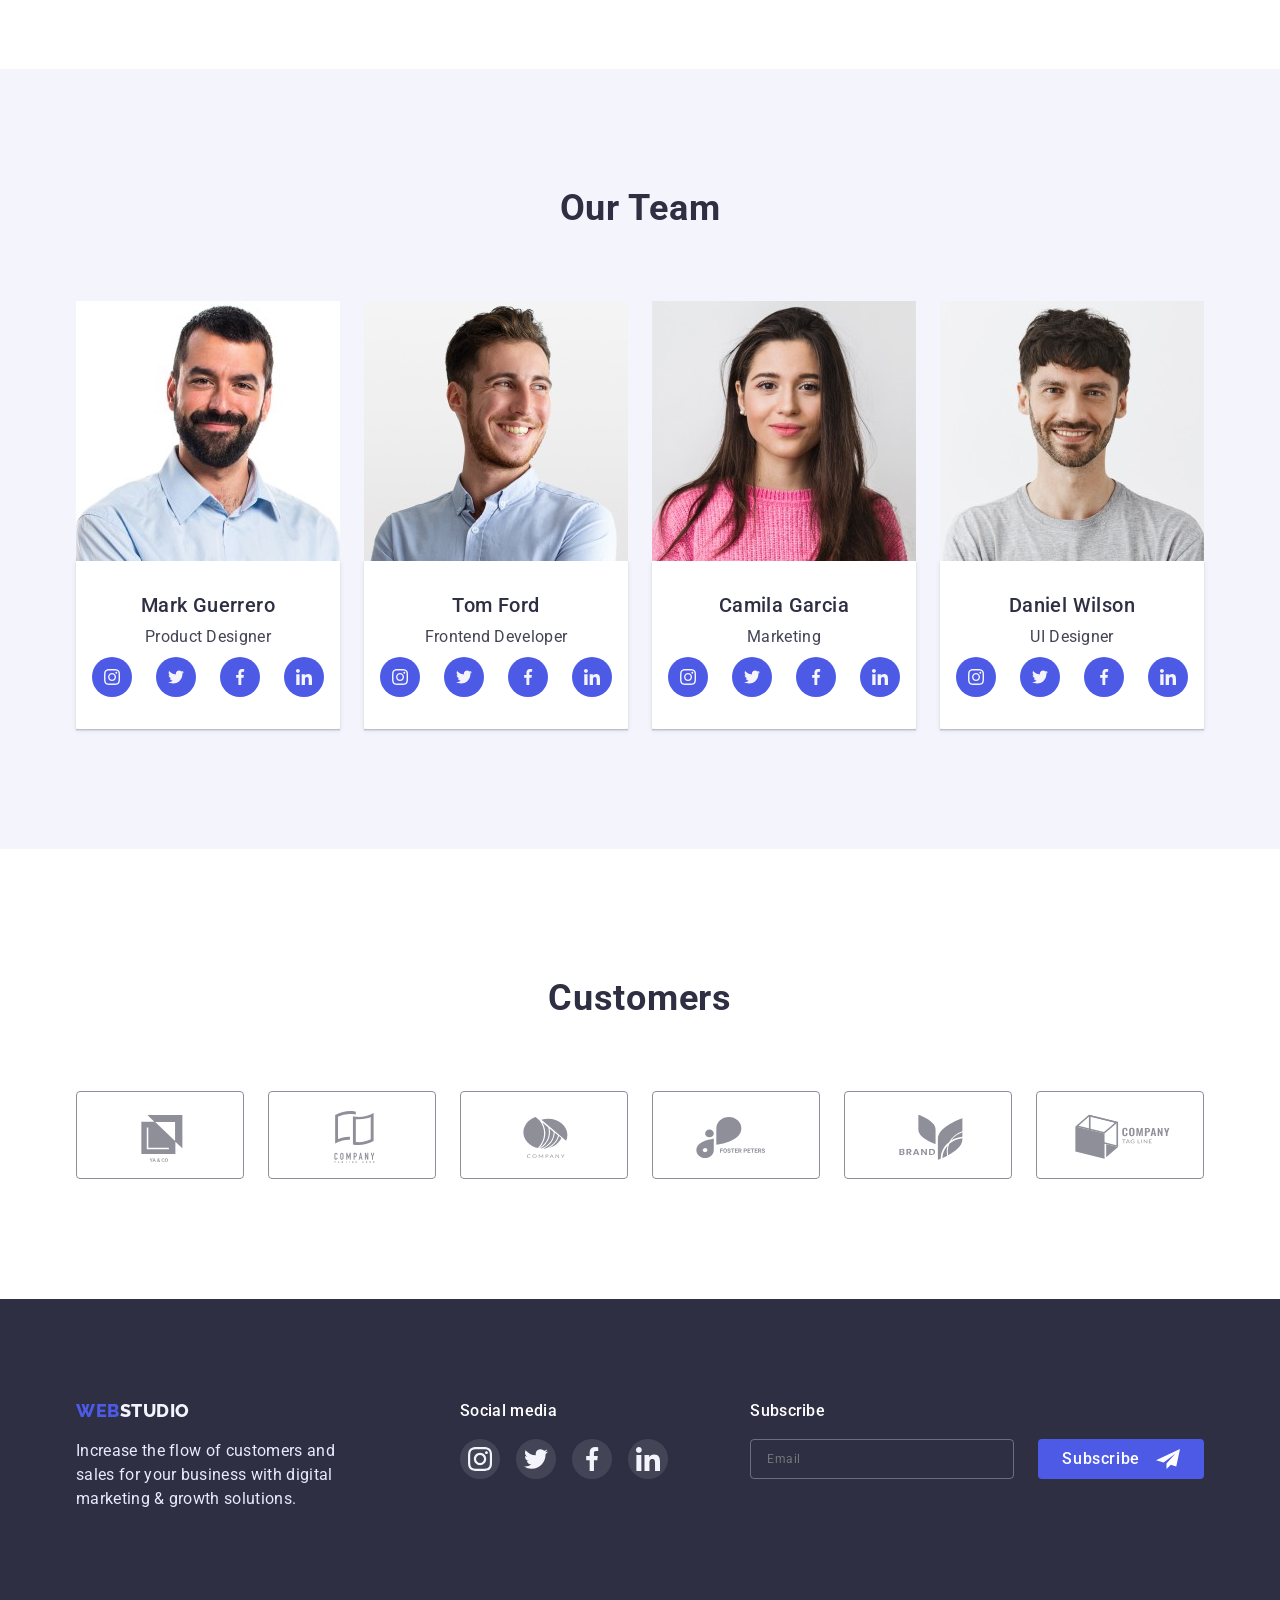
==== commit 6b7db489: "Добавляет анимацию и стили" ====
--- a/index.html
+++ b/index.html
@@ -410,9 +410,7 @@
       </div>
     </footer>
 
-    <!-- is-hidden -->
-
-    <div class="backdrop" data-modal>
+    <div class="backdrop is-hidden" data-modal>
       <div class="modal">
         <button class="button-close" type="button" data-modal-close>
           <svg width="8px" height="8px">
@@ -435,9 +433,10 @@
                 id="name"
                 required
               />
-              <svg class="icon-modal" width="18px" height="18px">
-                <use href="./images/icons.svg#icon-person"></use>
-              </svg>
+              <span class="icon-name"
+                ><svg class="icon-modal" width="18px" height="18px">
+                  <use href="./images/icons.svg#icon-person"></use></svg
+              ></span>
             </div>
           </label>
 
@@ -451,9 +450,10 @@
                 id="tel"
                 required
               />
-              <svg class="icon-modal" class="" width="18px" height="24px">
-                <use href="./images/icons.svg#icon-phone"></use>
-              </svg>
+              <span class="icon-name">
+                <svg class="icon-modal" class="" width="18px" height="24px">
+                  <use href="./images/icons.svg#icon-phone"></use></svg
+              ></span>
             </div>
           </label>
 
@@ -467,9 +467,10 @@
                 id="email"
                 required
               />
-              <svg class="icon-modal" width="18px" height="24px">
-                <use href="./images/icons.svg#icon-email"></use>
-              </svg>
+              <span class="icon-name">
+                <svg class="icon-modal" width="18px" height="24px">
+                  <use href="./images/icons.svg#icon-email"></use></svg
+              ></span>
             </div>
           </label>
 
--- a/css/styles.css
+++ b/css/styles.css
@@ -175,11 +175,11 @@
 
 @keyframes titleanim {
   0% {
-    transform: scaleY(0);
+    transform: scale(0);
   }
 
   100% {
-    transform: scaleY(1);
+    transform: scale(1);
   }
 }
 
@@ -425,8 +425,7 @@
 .customers-link:hover,
 .customers-link:focus {
   fill: var(--button-color);
-  border: 1px solid var(--button-color);
-  border-radius: 4px;
+  border-color: var(--button-color);
 }
 
 .media {
@@ -547,9 +546,18 @@
   letter-spacing: 0.04em;
 
   color: var(--white-color);
-  background: var(--accent-color);
+  background-color: var(--accent-color);
   border-radius: 4px;
   border: none;
+
+  transition-property: background-color;
+  transition-duration: 250ms;
+  transition-timing-function: cubic-bezier(0.4, 0, 0.2, 1);
+}
+
+.sub-btn:hover,
+.sub-btn:focus {
+  background-color: var(--button-color);
 }
 
 .sub-group {
@@ -736,6 +744,21 @@
   padding-left: 38px;
   border-radius: 4px;
   border: 1px solid rgba(33, 33, 33, 0.2);
+  caret-color: var(--icon-color);
+}
+
+.input-modal:focus,
+.text-modal:focus {
+  border-color: var(--accent-color);
+  outline: none;
+}
+
+.input-modal:focus + .icon-name {
+  fill: var(--accent-color);
+}
+
+.icon-name {
+  fill: var(--secondary-color);
 }
 
 .input-wrap {
@@ -765,6 +788,8 @@
   resize: none;
   border: 1px solid rgba(33, 33, 33, 0.2);
   border-radius: 4px;
+  caret-color: var(--icon-color);
+  padding-left: 10px;
 }
 
 .text-modal::placeholder {
@@ -786,10 +811,19 @@
   letter-spacing: 0.04em;
 
   color: var(--white-color);
-  background: #4d5ae5;
+  background-color: #4d5ae5;
   box-shadow: 0px 4px 4px rgba(0, 0, 0, 0.15);
   border-radius: 4px;
   border: none;
+
+  transition-property: background-color;
+  transition-duration: 250ms;
+  transition-timing-function: cubic-bezier(0.4, 0, 0.2, 1);
+}
+
+.btn-modal:hover,
+.btn-modal:focus {
+  background-color: var(--button-color);
 }
 
 .priv-check {
@@ -835,6 +869,18 @@
   border-radius: 50%;
   display: block;
   padding: 0;
+
+  transition-property: background-color, border-color;
+  transition-duration: 250ms, 250ms;
+  transition-timing-function: cubic-bezier(0.4, 0, 0.2, 1),
+    cubic-bezier(0.4, 0, 0.2, 1);
+}
+
+.button-close:hover,
+.button-close:focus {
+  background-color: var(--accent-color);
+  fill: var(--white-color);
+  border-color: var(--accent-color);
 }
 
 .button-close:active {
@@ -846,6 +892,15 @@
 .priv-link {
   margin-left: 4px;
   color: var(--accent-color);
+
+  transition-property: color;
+  transition-duration: 250ms;
+  transition-timing-function: cubic-bezier(0.4, 0, 0.2, 1);
+}
+
+.priv-link:hover,
+.priv-link:focus {
+  color: var(--button-color);
 }
 
 .visually-hidden {
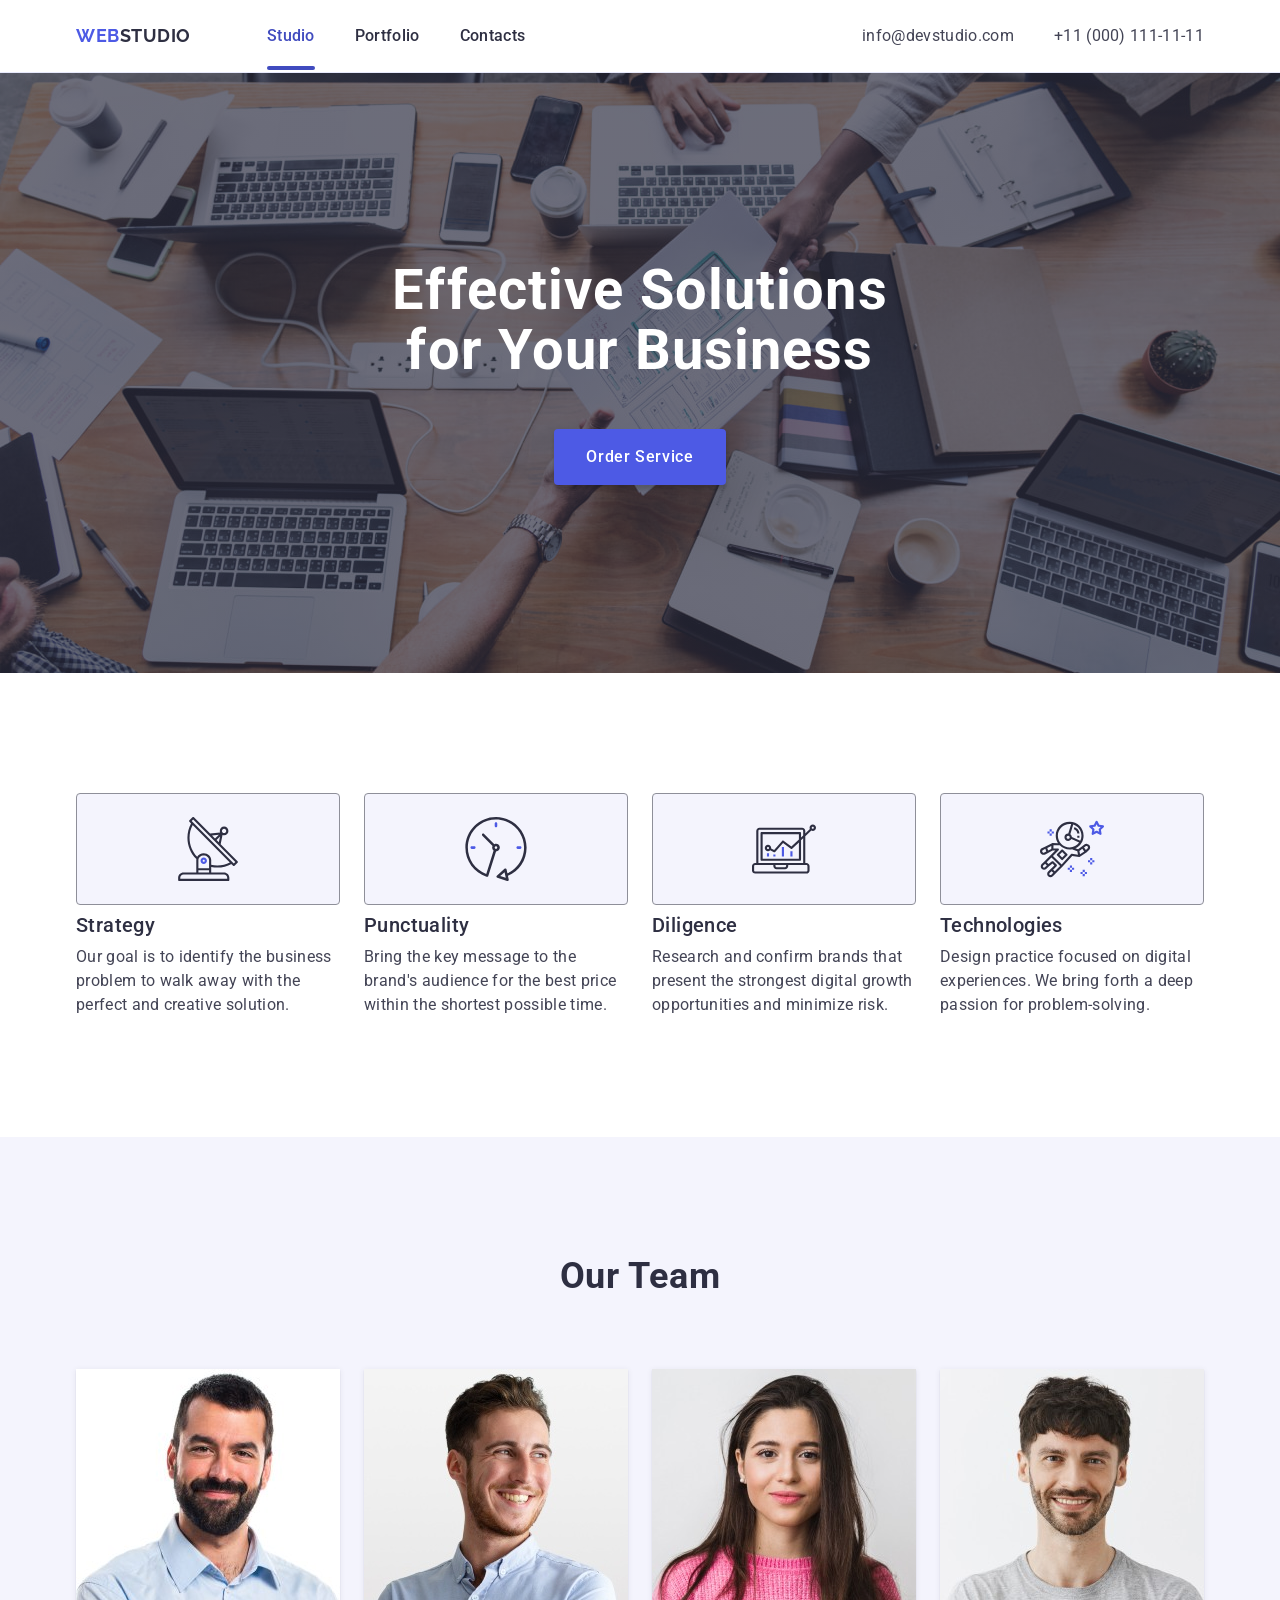
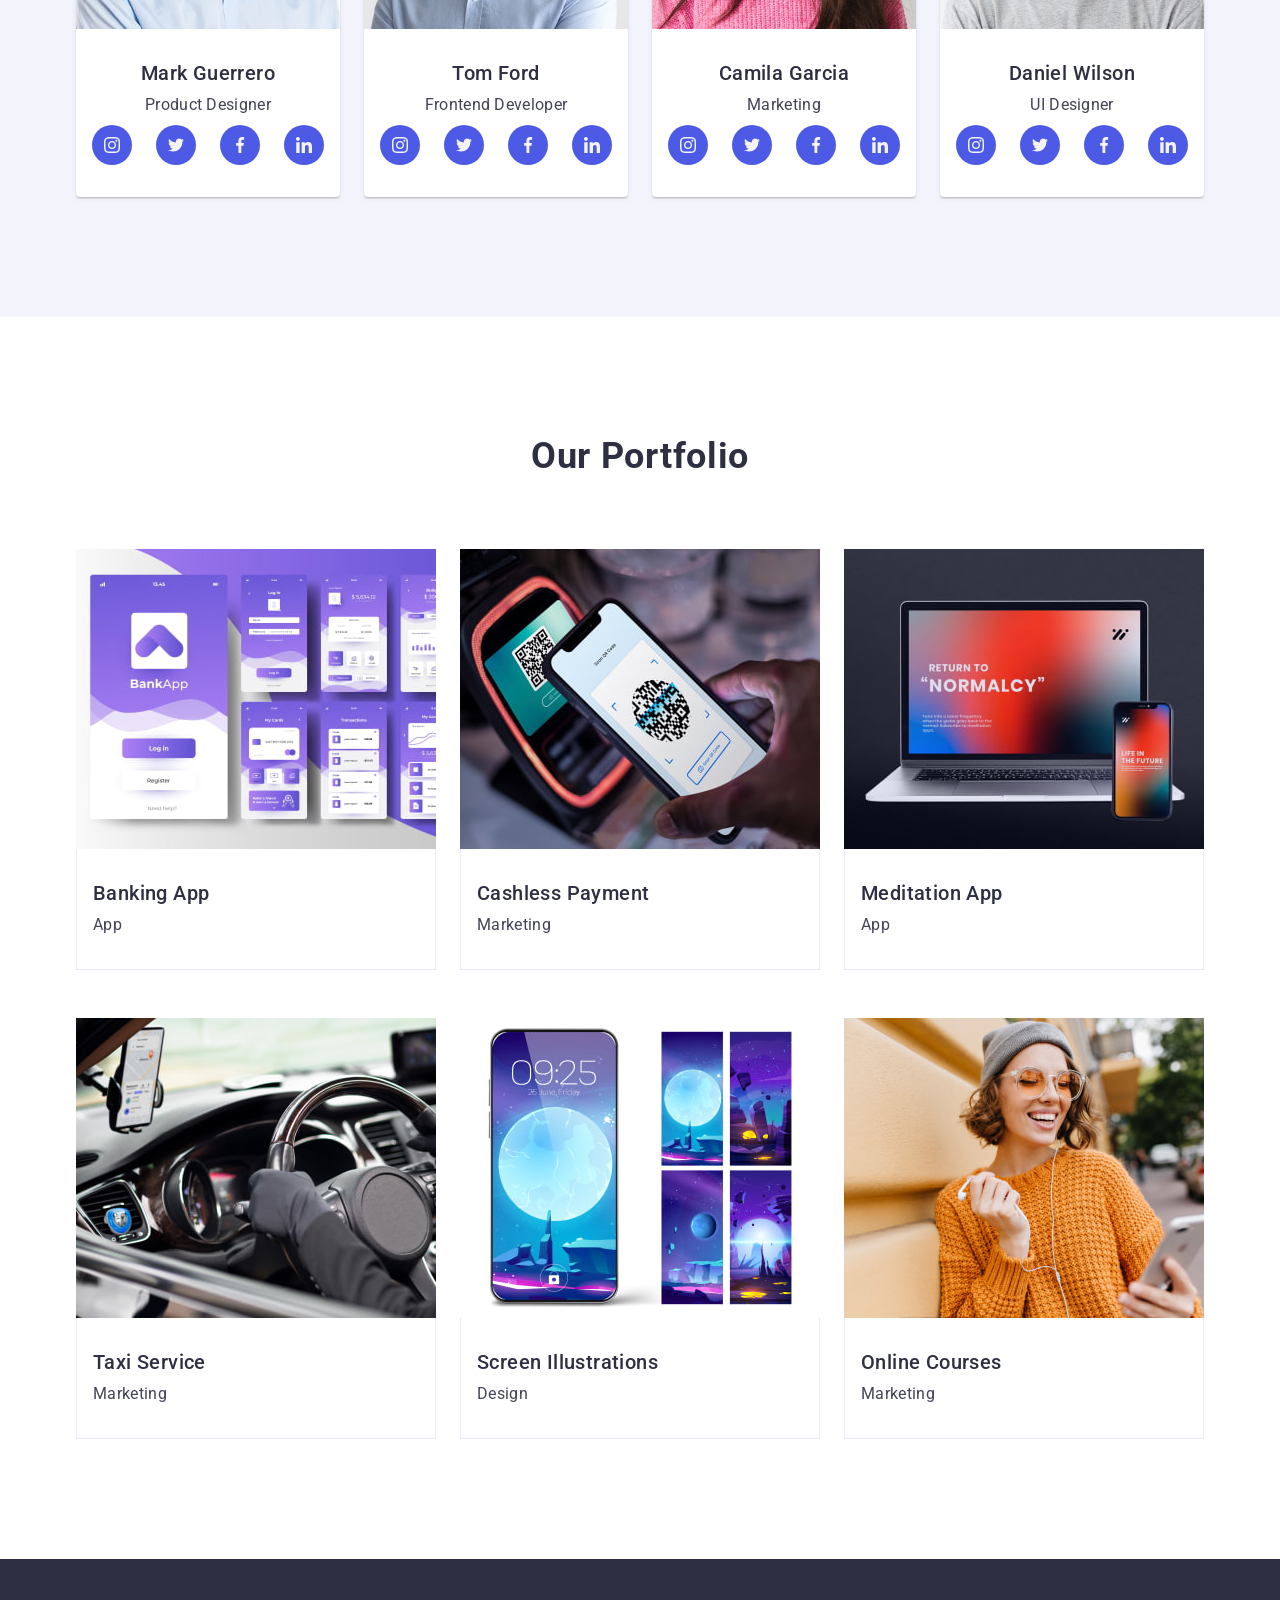
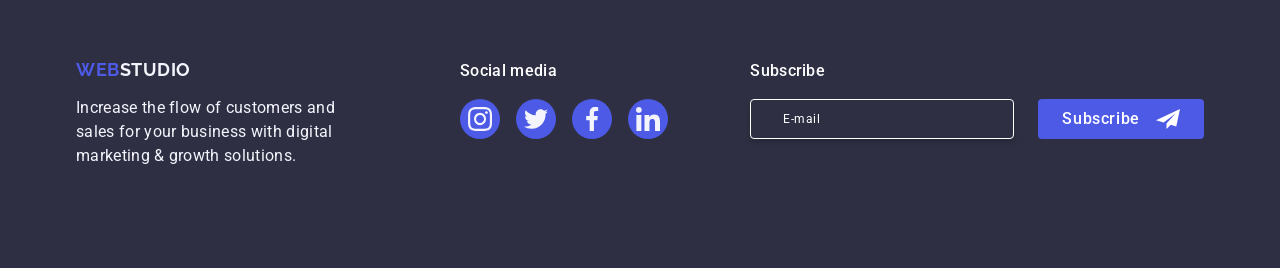
==== commit 760ff0c6: "Initial commit" ====
--- a/index.html
+++ b/index.html
@@ -4,98 +4,131 @@
     <meta charset="UTF-8" />
     <meta http-equiv="X-UA-Compatible" content="IE=edge" />
     <meta name="viewport" content="width=device-width, initial-scale=1.0" />
-    <title>Web Studio</title>
+    <link
+      rel="stylesheet"
+      href="https://cdnjs.cloudflare.com/ajax/libs/modern-normalize/3.0.0/modern-normalize.min.css"
+      integrity="sha512-3axTZ/bKFZH5/qLFTl4U+mDbBDFW+5QO5L7D1HnOhlhJbcNDIVJxoNm6It77g0eUdzfKZlHirayqRC2qJaAOJw=="
+      crossorigin="anonymous"
+      referrerpolicy="no-referrer"
+    />
     <link rel="preconnect" href="https://fonts.googleapis.com" />
     <link rel="preconnect" href="https://fonts.gstatic.com" crossorigin />
     <link
-      href="https://fonts.googleapis.com/css2?family=Raleway:wght@800&family=Roboto:wght@400;500;700&display=swap"
+      href="https://fonts.googleapis.com/css2?family=Raleway:ital,wght@0,100..900;1,100..900&family=Roboto:wght@400;500;700&display=swap"
       rel="stylesheet"
     />
-    <link
-      rel="stylesheet"
-      href="https://cdnjs.cloudflare.com/ajax/libs/modern-normalize/1.1.0/modern-normalize.min.css"
-    />
     <link rel="stylesheet" href="./css/styles.css" />
+    <title>Web Studio (Version 3.0)</title>
   </head>
   <body>
     <header class="header">
       <!-- Navigation  -->
-      <div class="header-container container">
-        <nav class="navigation">
+      <div class="container header-container">
+        <nav class="navigation-section">
           <a class="nav-logo" href="./index.html"
-            ><span class="logo">Web</span>Studio</a
+            >Web<span class="nav-logo-web">Studio</span></a
           >
-          <ul class="nav-list list">
-            <li class="nav-item">
-              <a class="nav-link active active-color" href="./index.html"
+          <ul class="nav-list">
+            <li class="nav-list-item">
+              <a
+                class="nav-list-item-link active active-color"
+                href="./index.html"
                 >Studio</a
               >
             </li>
-            <li class="nav-item">
-              <a class="nav-link" href="./portfolio.html">Portfolio</a>
-            </li>
-            <li class="nav-item">
-              <a class="nav-link" href="">Contacts</a>
+            <li class="nav-list-item">
+              <a class="nav-list-item-link" href="">Portfolio</a>
+            </li>
+            <li class="nav-list-item">
+              <a class="nav-list-item-link" href="">Contacts</a>
             </li>
           </ul>
         </nav>
-
-        <ul class="contacts-list list">
-          <li class="contacts-item">
-            <a class="contacts-link" href="mailto:info@devstudio.com"
-              >info@devstudio.com</a
-            >
-          </li>
-          <li class="contacts-item">
-            <a class="contacts-link" href="tel:+11(000)1111111"
-              >+11 (000) 111-11-11</a
-            >
-          </li>
-        </ul>
+        <address class="address">
+          <ul class="address-list">
+            <li class="address-list-item">
+              <a class="address-list-item-link" href="mailto:info@devstudio.com"
+                >info@devstudio.com</a
+              >
+            </li>
+            <li class="address-list-item">
+              <a class="address-list-item-link" href="tel:+110001111111"
+                >+11 (000) 111-11-11</a
+              >
+            </li>
+          </ul>
+        </address>
       </div>
     </header>
 
     <main>
       <!-- hero -->
-      <section class="hero">
+      <section class="hero-section">
         <div class="container">
           <h1 class="hero-title">Effective Solutions for Your Business</h1>
-          <button class="hero-btn" data-modal-open type="button">
-            Order Service
-          </button>
+          <button class="hero-btn" type="button">Order Service</button>
         </div>
       </section>
 
       <!-- Advantages -->
-      <section class="advantages">
+      <section class="advan-section">
         <div class="container">
-          <!-- Логический заголовок -->
-          <h2 class="visually-hidden">Advantages</h2>
-          <ul class="advan-list list">
-            <li class="advan-item icon-antenna">
-              <h2 class="advan-title">Strategy</h2>
-              <p class="advan-text">
+          <h2 class="advan-title">Advantages</h2>
+          <ul class="advan-list-icons">
+            <li class="advan-icons-item">
+              <div class="advan-icons-wrapper">
+                <svg width="64" height="64">
+                  <use href="./images/icons.svg#icon-antenna"></use>
+                </svg>
+              </div>
+            </li>
+            <li class="advan-icons-item">
+              <div class="advan-icons-wrapper">
+                <svg width="64" height="64">
+                  <use href="./images/icons.svg#icon-clock"></use>
+                </svg>
+              </div>
+            </li>
+            <li class="advan-icons-item">
+              <div class="advan-icons-wrapper">
+                <svg width="64" height="64">
+                  <use href="./images/icons.svg#icon-diagram"></use>
+                </svg>
+              </div>
+            </li>
+            <li class="advan-icons-item">
+              <div class="advan-icons-wrapper">
+                <svg width="64" height="64">
+                  <use href="./images/icons.svg#icon-astronaut"></use>
+                </svg>
+              </div>
+            </li>
+          </ul>
+          <ul class="advan-list">
+            <li class="advan-list-item">
+              <h3 class="advan-list-item-title">Strategy</h3>
+              <p class="advan-list-item-text">
                 Our goal is to identify the business problem to walk away with
                 the perfect and creative solution.
               </p>
             </li>
-            <li class="advan-item icon-clock">
-              <h2 class="advan-title">Punctuality</h2>
-              <p class="advan-text">
+            <li class="advan-list-item">
+              <h3 class="advan-list-item-title">Punctuality</h3>
+              <p class="advan-list-item-text">
                 Bring the key message to the brand's audience for the best price
                 within the shortest possible time.
               </p>
             </li>
-            <li class="advan-item icon-diagram">
-              <h2 class="advan-title">Diligence</h2>
-              <p class="advan-text">
+            <li class="advan-list-item">
+              <h3 class="advan-list-item-title">Diligence</h3>
+              <p class="advan-list-item-text">
                 Research and confirm brands that present the strongest digital
                 growth opportunities and minimize risk.
               </p>
             </li>
-            <li class="advan-item icon-astronaut">
-              <h2 class="advan-title">Technologies</h2>
-              <p class="advan-text">
+            <li class="advan-list-item">
+              <h3 class="advan-list-item-title">Technologies</h3>
+              <p class="advan-list-item-text">
                 Design practice focused on digital experiences. We bring forth a
                 deep passion for problem-solving.
               </p>
@@ -104,240 +137,391 @@
         </div>
       </section>
 
-      <!-- Projects -->
-      <section class="projects">
+      <!-- Team -->
+      <section class="team-section">
         <div class="container">
-          <h2 class="projects-title">What are we doing</h2>
-          <ul class="projects-list list">
-            <li class="projects-item">
-              <img src="./images/pc.jpg" alt="Monitor" width="360" />
-            </li>
-            <li class="projects-item">
+          <h2 class="team-title">Our Team</h2>
+          <ul class="team-list">
+            <li class="team-list-item">
               <img
-                src="./images/application.jpg"
-                alt="Mobile Application"
-                width="360"
+                class="team-list-item-img"
+                src="./images/photo1.jpg"
+                alt="Man Mark"
+                width="264"
+                loading="lazy"
               />
-            </li>
-            <li class="projects-item">
-              <img src="./images/phone.jpg" alt="phone" width="360" />
+              <div class="team-list-item-wrap">
+                <h3 class="team-list-item-title">Mark Guerrero</h3>
+                <p class="team-list-item-text">Product Designer</p>
+                <ul class="social-list">
+                  <li class="social-item">
+                    <a
+                      class="soc-item-link"
+                      href="https://instagram.com"
+                      target="_blank"
+                      rel="noreferrer noopener"
+                    >
+                      <svg class="soc-icons" width="16" height="16">
+                        <use href="./images/icons.svg#icon-instagram"></use>
+                      </svg>
+                    </a>
+                  </li>
+                  <li class="social-item">
+                    <a
+                      class="soc-item-link"
+                      href="https://twitter.com"
+                      target="_blank"
+                      rel="noreferrer noopener"
+                    >
+                      <svg class="soc-icons" width="16" height="16">
+                        <use href="./images/icons.svg#icon-twitter"></use>
+                      </svg>
+                    </a>
+                  </li>
+                  <li class="social-item">
+                    <a
+                      class="soc-item-link"
+                      href="https://facebook.com"
+                      target="_blank"
+                      rel="noreferrer noopener"
+                    >
+                      <svg class="soc-icons" width="16" height="16">
+                        <use href="./images/icons.svg#icon-facebook"></use>
+                      </svg>
+                    </a>
+                  </li>
+                  <li class="social-item">
+                    <a
+                      class="soc-item-link"
+                      href="https://linkedin.com"
+                      target="_blank"
+                      rel="noreferrer noopener"
+                    >
+                      <svg class="soc-icons" width="16" height="16">
+                        <use href="./images/icons.svg#icon-linkedin"></use>
+                      </svg>
+                    </a>
+                  </li>
+                </ul>
+              </div>
+            </li>
+            <li class="team-list-item">
+              <img
+                class="team-list-item-img"
+                src="./images/photo2.jpg"
+                alt="Man Tom"
+                width="264"
+                loading="lazy"
+              />
+              <div class="team-list-item-wrap">
+                <h3 class="team-list-item-title">Tom Ford</h3>
+                <p class="team-list-item-text">Frontend Developer</p>
+                <ul class="social-list">
+                  <li class="social-item">
+                    <a
+                      class="soc-item-link"
+                      href="https://instagram.com"
+                      target="_blank"
+                      rel="noreferrer noopener"
+                    >
+                      <svg class="soc-icons" width="16" height="16">
+                        <use href="./images/icons.svg#icon-instagram"></use>
+                      </svg>
+                    </a>
+                  </li>
+                  <li class="social-item">
+                    <a
+                      class="soc-item-link"
+                      href="https://twitter.com"
+                      target="_blank"
+                      rel="noreferrer noopener"
+                    >
+                      <svg class="soc-icons" width="16" height="16">
+                        <use href="./images/icons.svg#icon-twitter"></use>
+                      </svg>
+                    </a>
+                  </li>
+                  <li class="social-item">
+                    <a
+                      class="soc-item-link"
+                      href="https://facebook.com"
+                      target="_blank"
+                      rel="noreferrer noopener"
+                    >
+                      <svg class="soc-icons" width="16" height="16">
+                        <use href="./images/icons.svg#icon-facebook"></use>
+                      </svg>
+                    </a>
+                  </li>
+                  <li class="social-item">
+                    <a
+                      class="soc-item-link"
+                      href="https://linkedin.com"
+                      target="_blank"
+                      rel="noreferrer noopener"
+                    >
+                      <svg class="soc-icons" width="16" height="16">
+                        <use href="./images/icons.svg#icon-linkedin"></use>
+                      </svg>
+                    </a>
+                  </li>
+                </ul>
+              </div>
+            </li>
+            <li class="team-list-item">
+              <img
+                class="team-list-item-img"
+                src="./images/photo3.jpg"
+                alt="Woman Camila"
+                width="264"
+                loading="lazy"
+              />
+              <div class="team-list-item-wrap">
+                <h3 class="team-list-item-title">Camila Garcia</h3>
+                <p class="team-list-item-text">Marketing</p>
+                <ul class="social-list">
+                  <li class="social-item">
+                    <a
+                      class="soc-item-link"
+                      href="https://instagram.com"
+                      target="_blank"
+                      rel="noreferrer noopener"
+                    >
+                      <svg class="soc-icons" width="16" height="16">
+                        <use href="./images/icons.svg#icon-instagram"></use>
+                      </svg>
+                    </a>
+                  </li>
+                  <li class="social-item">
+                    <a
+                      class="soc-item-link"
+                      href="https://twitter.com"
+                      target="_blank"
+                      rel="noreferrer noopener"
+                    >
+                      <svg class="soc-icons" width="16" height="16">
+                        <use href="./images/icons.svg#icon-twitter"></use>
+                      </svg>
+                    </a>
+                  </li>
+                  <li class="social-item">
+                    <a
+                      class="soc-item-link"
+                      href="https://facebook.com"
+                      target="_blank"
+                      rel="noreferrer noopener"
+                    >
+                      <svg class="soc-icons" width="16" height="16">
+                        <use href="./images/icons.svg#icon-facebook"></use>
+                      </svg>
+                    </a>
+                  </li>
+                  <li class="social-item">
+                    <a
+                      class="soc-item-link"
+                      href="https://linkedin.com"
+                      target="_blank"
+                      rel="noreferrer noopener"
+                    >
+                      <svg class="soc-icons" width="16" height="16">
+                        <use href="./images/icons.svg#icon-linkedin"></use>
+                      </svg>
+                    </a>
+                  </li>
+                </ul>
+              </div>
+            </li>
+            <li class="team-list-item">
+              <img
+                class="team-list-item-img"
+                src="./images/photo4.jpg"
+                alt="Man Daniel"
+                width="264"
+                loading="lazy"
+              />
+              <div class="team-list-item-wrap">
+                <h3 class="team-list-item-title">Daniel Wilson</h3>
+                <p class="team-list-item-text">UI Designer</p>
+                <ul class="social-list">
+                  <li class="social-item">
+                    <a
+                      class="soc-item-link"
+                      href="https://instagram.com"
+                      target="_blank"
+                      rel="noreferrer noopener"
+                    >
+                      <svg class="soc-icons" width="16" height="16">
+                        <use href="./images/icons.svg#icon-instagram"></use>
+                      </svg>
+                    </a>
+                  </li>
+                  <li class="social-item">
+                    <a
+                      class="soc-item-link"
+                      href="https://twitter.com"
+                      target="_blank"
+                      rel="noreferrer noopener"
+                    >
+                      <svg class="soc-icons" width="16" height="16">
+                        <use href="./images/icons.svg#icon-twitter"></use>
+                      </svg>
+                    </a>
+                  </li>
+                  <li class="social-item">
+                    <a
+                      class="soc-item-link"
+                      href="https://facebook.com"
+                      target="_blank"
+                      rel="noreferrer noopener"
+                    >
+                      <svg class="soc-icons" width="16" height="16">
+                        <use href="./images/icons.svg#icon-facebook"></use>
+                      </svg>
+                    </a>
+                  </li>
+                  <li class="social-item">
+                    <a
+                      class="soc-item-link"
+                      href="https://linkedin.com"
+                      target="_blank"
+                      rel="noreferrer noopener"
+                    >
+                      <svg class="soc-icons" width="16" height="16">
+                        <use href="./images/icons.svg#icon-linkedin"></use>
+                      </svg>
+                    </a>
+                  </li>
+                </ul>
+              </div>
             </li>
           </ul>
         </div>
       </section>
 
-      <!-- Team -->
-      <section class="team">
+      <!-- Portfolio -->
+      <section class="portfolio-section">
         <div class="container">
-          <h2 class="team-title">Our Team</h2>
-          <ul class="team-list list">
-            <li class="team-item">
-              <img src="./images/photo1.jpg" alt="Man Mark" width="264" />
-              <div class="team-content">
-                <h3 class="content-title">Mark Guerrero</h3>
-                <p class="content-text">Product Designer</p>
-                <ul class="soc-list list">
-                  <li class="soc-item">
-                    <a href="" class="soc-link"
-                      ><svg class="soc-icon" width="16" height="16">
-                        <use
-                          href="./images/icons.svg#icon-instagram-b"
-                        ></use></svg
-                    ></a>
-                  </li>
-                  <li class="soc-item">
-                    <a href="" class="soc-link"
-                      ><svg class="soc-icon" width="16" height="16">
-                        <use
-                          href="./images/icons.svg#icon-twitter-b"
-                        ></use></svg
-                    ></a>
-                  </li>
-                  <li class="soc-item">
-                    <a href="" class="soc-link"
-                      ><svg class="soc-icon" width="16" height="16">
-                        <use
-                          href="./images/icons.svg#icon-facebook-b"
-                        ></use></svg
-                    ></a>
-                  </li>
-                  <li class="soc-item">
-                    <a href="" class="soc-link"
-                      ><svg class="soc-icon" width="16" height="16">
-                        <use
-                          href="./images/icons.svg#icon-linkedin-b"
-                        ></use></svg
-                    ></a>
-                  </li>
-                </ul>
-              </div>
-            </li>
-            <li class="team-item">
-              <img src="./images/photo2.jpg" alt="Man Tom" width="264" />
-              <div class="team-content">
-                <h3 class="content-title">Tom Ford</h3>
-                <p class="content-text">Frontend Developer</p>
-                <ul class="soc-list list">
-                  <li class="soc-item">
-                    <a href="" class="soc-link"
-                      ><svg class="soc-icon" width="16" height="16">
-                        <use
-                          href="./images/icons.svg#icon-instagram-b"
-                        ></use></svg
-                    ></a>
-                  </li>
-                  <li class="soc-item">
-                    <a href="" class="soc-link"
-                      ><svg class="soc-icon" width="16" height="16">
-                        <use
-                          href="./images/icons.svg#icon-twitter-b"
-                        ></use></svg
-                    ></a>
-                  </li>
-                  <li class="soc-item">
-                    <a href="" class="soc-link"
-                      ><svg class="soc-icon" width="16" height="16">
-                        <use
-                          href="./images/icons.svg#icon-facebook-b"
-                        ></use></svg
-                    ></a>
-                  </li>
-                  <li class="soc-item">
-                    <a href="" class="soc-link"
-                      ><svg class="soc-icon" width="16" height="16">
-                        <use
-                          href="./images/icons.svg#icon-linkedin-b"
-                        ></use></svg
-                    ></a>
-                  </li>
-                </ul>
-              </div>
-            </li>
-            <li class="team-item">
-              <img src="./images/photo3.jpg" alt="Woman Camila" width="264" />
-              <div class="team-content">
-                <h3 class="content-title">Camila Garcia</h3>
-                <p class="content-text">Marketing</p>
-                <ul class="soc-list list">
-                  <li class="soc-item">
-                    <a href="" class="soc-link"
-                      ><svg class="soc-icon" width="16" height="16">
-                        <use
-                          href="./images/icons.svg#icon-instagram-b"
-                        ></use></svg
-                    ></a>
-                  </li>
-                  <li class="soc-item">
-                    <a href="" class="soc-link"
-                      ><svg class="soc-icon" width="16" height="16">
-                        <use
-                          href="./images/icons.svg#icon-twitter-b"
-                        ></use></svg
-                    ></a>
-                  </li>
-                  <li class="soc-item">
-                    <a href="" class="soc-link"
-                      ><svg class="soc-icon" width="16" height="16">
-                        <use
-                          href="./images/icons.svg#icon-facebook-b"
-                        ></use></svg
-                    ></a>
-                  </li>
-                  <li class="soc-item">
-                    <a href="" class="soc-link"
-                      ><svg class="soc-icon" width="16" height="16">
-                        <use
-                          href="./images/icons.svg#icon-linkedin-b"
-                        ></use></svg
-                    ></a>
-                  </li>
-                </ul>
-              </div>
-            </li>
-            <li class="team-item">
-              <img src="./images/photo4.jpg" alt="Man Daniel" width="264" />
-              <div class="team-content">
-                <h3 class="content-title">Daniel Wilson</h3>
-                <p class="content-text">UI Designer</p>
-                <ul class="soc-list list">
-                  <li class="soc-item">
-                    <a href="" class="soc-link"
-                      ><svg class="soc-icon" width="16" height="16">
-                        <use
-                          href="./images/icons.svg#icon-instagram-b"
-                        ></use></svg
-                    ></a>
-                  </li>
-                  <li class="soc-item">
-                    <a href="" class="soc-link"
-                      ><svg class="soc-icon" width="16" height="16">
-                        <use
-                          href="./images/icons.svg#icon-twitter-b"
-                        ></use></svg
-                    ></a>
-                  </li>
-                  <li class="soc-item">
-                    <a href="" class="soc-link"
-                      ><svg class="soc-icon" width="16" height="16">
-                        <use
-                          href="./images/icons.svg#icon-facebook-b"
-                        ></use></svg
-                    ></a>
-                  </li>
-                  <li class="soc-item">
-                    <a href="" class="soc-link"
-                      ><svg class="soc-icon" width="16" height="16">
-                        <use
-                          href="./images/icons.svg#icon-linkedin-b"
-                        ></use></svg
-                    ></a>
-                  </li>
-                </ul>
-              </div>
-            </li>
-          </ul>
-        </div>
-      </section>
-
-      <section class="customers">
-        <div class="container">
-          <h3 class="customers-title">Customers</h3>
-          <ul class="customers-list list">
-            <li class="customers-item">
-              <a class="customers-link" href="">
-                <svg class="icon-customers" width="104" height="56">
-                  <use href="./images/icons.svg#icon-Logo"></use></svg
-              ></a>
-            </li>
-            <li class="customers-item">
-              <a class="customers-link" href=""
-                ><svg class="icon-customers" width="104" height="56">
-                  <use href="./images/icons.svg#icon-Logo-1"></use></svg
-              ></a>
-            </li>
-            <li class="customers-item">
-              <a class="customers-link" href="">
-                <svg class="icon-customers" width="104" height="56">
-                  <use href="./images/icons.svg#icon-Logo-5"></use></svg
-              ></a>
-            </li>
-            <li class="customers-item">
-              <a class="customers-link" href=""
-                ><svg class="icon-customers" width="104" height="56">
-                  <use href="./images/icons.svg#icon-Logo-2"></use></svg
-              ></a>
-            </li>
-            <li class="customers-item">
-              <a class="customers-link" href="">
-                <svg class="icon-customers" width="104" height="56">
-                  <use href="./images/icons.svg#icon-Logo-3"></use></svg
-              ></a>
-            </li>
-            <li class="customers-item">
-              <a class="customers-link" href=""
-                ><svg class="icon-customers" width="104" height="56">
-                  <use href="./images/icons.svg#icon-Logo-4"></use></svg
-              ></a>
+          <h2 class="portfolio-title">Our Portfolio</h2>
+          <ul class="portfolio-list">
+            <li class="portfolio-list-item">
+              <div class="port-link-box">
+                <img
+                  class="portfolio-list-item-img"
+                  src="./images/port_1.jpg"
+                  alt="bank app"
+                  width="360"
+                  loading="lazy"
+                />
+                <p class="overlay-text">
+                  14 Stylish and User-Friendly App Design Concepts · Task
+                  Manager App · Calorie Tracker App · Exotic Fruit Ecommerce App
+                  · Cloud Storage App
+                </p>
+              </div>
+              <div class="content-wrap">
+                <h3 class="portfolio-list-item-title">Banking App</h3>
+                <p class="portfolio-list-item-text">App</p>
+              </div>
+            </li>
+            <li class="portfolio-list-item">
+              <div class="port-link-box">
+                <img
+                  class="portfolio-list-item-img"
+                  src="./images/port_2.jpg"
+                  alt="cashless payment"
+                  width="360"
+                  loading="lazy"
+                />
+                <p class="overlay-text">
+                  14 Stylish and User-Friendly App Design Concepts · Task
+                  Manager App · Calorie Tracker App · Exotic Fruit Ecommerce App
+                  · Cloud Storage App
+                </p>
+              </div>
+              <div class="content-wrap">
+                <h3 class="portfolio-list-item-title">Cashless Payment</h3>
+                <p class="portfolio-list-item-text">Marketing</p>
+              </div>
+            </li>
+            <li class="portfolio-list-item">
+              <div class="port-link-box">
+                <img
+                  class="portfolio-list-item-img"
+                  src="./images/port_3.jpg"
+                  alt="meditation app"
+                  width="360"
+                  loading="lazy"
+                />
+                <p class="overlay-text">
+                  14 Stylish and User-Friendly App Design Concepts · Task
+                  Manager App · Calorie Tracker App · Exotic Fruit Ecommerce App
+                  · Cloud Storage App
+                </p>
+              </div>
+              <div class="content-wrap">
+                <h3 class="portfolio-list-item-title">Meditation App</h3>
+                <p class="portfolio-list-item-text">App</p>
+              </div>
+            </li>
+            <li class="portfolio-list-item">
+              <div class="port-link-box">
+                <img
+                  class="portfolio-list-item-img"
+                  src="./images/port_4.jpg"
+                  alt="taxi service"
+                  width="360"
+                  loading="lazy"
+                />
+                <p class="overlay-text">
+                  14 Stylish and User-Friendly App Design Concepts · Task
+                  Manager App · Calorie Tracker App · Exotic Fruit Ecommerce App
+                  · Cloud Storage App
+                </p>
+              </div>
+              <div class="content-wrap">
+                <h3 class="portfolio-list-item-title">Taxi Service</h3>
+                <p class="portfolio-list-item-text">Marketing</p>
+              </div>
+            </li>
+            <li class="portfolio-list-item">
+              <div class="port-link-box">
+                <img
+                  class="portfolio-list-item-img"
+                  src="./images/port_5.jpg"
+                  alt="screen illustrations"
+                  width="360"
+                  loading="lazy"
+                />
+                <p class="overlay-text">
+                  14 Stylish and User-Friendly App Design Concepts · Task
+                  Manager App · Calorie Tracker App · Exotic Fruit Ecommerce App
+                  · Cloud Storage App
+                </p>
+              </div>
+              <div class="content-wrap">
+                <h3 class="portfolio-list-item-title">Screen Illustrations</h3>
+                <p class="portfolio-list-item-text">Design</p>
+              </div>
+            </li>
+            <li class="portfolio-list-item">
+              <div class="port-link-box">
+                <img
+                  class="portfolio-list-item-img"
+                  src="./images/port_6.jpg"
+                  alt="online sources"
+                  width="360"
+                  loading="lazy"
+                />
+                <p class="overlay-text">
+                  14 Stylish and User-Friendly App Design Concepts · Task
+                  Manager App · Calorie Tracker App · Exotic Fruit Ecommerce App
+                  · Cloud Storage App
+                </p>
+              </div>
+              <div class="content-wrap">
+                <h3 class="portfolio-list-item-title">Online Courses</h3>
+                <p class="portfolio-list-item-text">Marketing</p>
+              </div>
             </li>
           </ul>
         </div>
@@ -345,163 +529,186 @@
     </main>
 
     <footer class="footer">
-      <div class="footer-container container">
-        <div>
-          <a class="f-logo" href="./index.html"
-            ><span class="logo">Web</span>Studio</a
+      <div class="container footer-container">
+        <div class="first-wrap-f">
+          <a class="footer-logo" href="./index.html"
+            >Web<span class="footer-logo-web">Studio</span></a
           >
-          <p class="advice">
+          <p class="footer-text">
             Increase the flow of customers and sales for your business with
             digital marketing & growth solutions.
           </p>
         </div>
-
-        <div class="media">
-          <h4 class="media-title">Social media</h4>
-          <ul class="social-media-list list">
-            <li class="social-media-item">
-              <a href="" class="social-link"
-                ><svg width="40" height="40">
-                  <use href="./images/icons.svg#icon-instagram"></use></svg
-              ></a>
-            </li>
-            <li class="social-media-item">
-              <a href="" class="social-link"
-                ><svg width="40" height="40">
-                  <use href="./images/icons.svg#icon-twitter"></use></svg
-              ></a>
-            </li>
-            <li class="social-media-item">
-              <a href="" class="social-link"
-                ><svg width="40" height="40">
-                  <use href="./images/icons.svg#icon-facebook"></use></svg
-              ></a>
-            </li>
-            <li class="social-media-item">
-              <a href="" class="social-link">
-                <svg width="40" height="40">
-                  <use href="./images/icons.svg#icon-in"></use></svg
-              ></a>
+        <div>
+          <p class="social-text">Social media</p>
+          <ul class="social-list soc-f">
+            <li class="social-item">
+              <a
+                class="soc-item-link f-social-link"
+                href="https://instagram.com"
+                target="_blank"
+                rel="noreferrer noopener"
+              >
+                <svg class="soc-icons" width="24" height="24">
+                  <use href="./images/icons.svg#icon-instagram"></use>
+                </svg>
+              </a>
+            </li>
+            <li class="social-item">
+              <a
+                class="soc-item-link f-social-link"
+                href="https://twitter.com"
+                target="_blank"
+                rel="noreferrer noopener"
+              >
+                <svg class="soc-icons" width="24" height="24">
+                  <use href="./images/icons.svg#icon-twitter"></use>
+                </svg>
+              </a>
+            </li>
+            <li class="social-item">
+              <a
+                class="soc-item-link f-social-link"
+                href="https://facebook.com"
+                target="_blank"
+                rel="noreferrer noopener"
+              >
+                <svg class="soc-icons" width="24" height="24">
+                  <use href="./images/icons.svg#icon-facebook"></use>
+                </svg>
+              </a>
+            </li>
+            <li class="social-item">
+              <a
+                class="soc-item-link f-social-link"
+                href="https://linkedin.com"
+                target="_blank"
+                rel="noreferrer noopener"
+              >
+                <svg class="soc-icons" width="24" height="24">
+                  <use href="./images/icons.svg#icon-linkedin"></use>
+                </svg>
+              </a>
             </li>
           </ul>
         </div>
-        <form class="sub-form">
-          <span class="sub-title">Subscribe</span>
-          <div class="sub-group">
-            <input
-              class="post-text"
-              type="email"
-              name="post"
-              id="post"
-              required
-              autocomplete="off"
-              placeholder="Email"
-            />
-            <div class="button-group">
-              <button class="sub-btn" type="submit">
-                Subscribe
-                <svg class="sub-icon" width="24px" height="24px">
-                  <use href="./images/icons.svg#icon-subscribe"></use>
-                </svg>
-              </button>
+        <div class="subscribe-wrap">
+          <p class="sub-title">Subscribe</p>
+          <form class="form-sub">
+            <label for="email-sub" class="email-sub-label">
+              <input
+                class="sub-input"
+                name="email-sub"
+                id="email-sub"
+                type="email"
+                placeholder="E-mail"
+                autocomplete="off"
+                required
+              />
+            </label>
+            <button class="btn-sub" type="submit">
+              Subscribe
+              <svg class="sub-icon" width="24" height="24">
+                <use href="./images/icons.svg#icon-frame"></use>
+              </svg>
+            </button>
+          </form>
+        </div>
+      </div>
+    </footer>
+
+    <div class="modal-overlay">
+      <div class="modal">
+        <button class="close-btn-modal" type="button">
+          <svg class="close-icon" width="8" height="8">
+            <use href="./images/icons.svg#icon-close"></use>
+          </svg>
+        </button>
+        <p class="modal-title">Leave your contacts and we will call you back</p>
+        <form>
+          <div class="label-wrap">
+            <label for="user-name" class="label-modal">Name </label>
+            <div class="input-wrap">
+              <input
+                name="user-name"
+                id="user-name"
+                class="input-modal"
+                type="text"
+                autofocus
+                autocomplete="off"
+                required
+              />
+              <svg class="input-icon" width="18" height="24">
+                <use href="./images/icons.svg#icon-person"></use>
+              </svg>
             </div>
           </div>
-        </form>
-      </div>
-    </footer>
-
-    <div class="backdrop is-hidden" data-modal>
-      <div class="modal">
-        <button class="button-close" type="button" data-modal-close>
-          <svg width="8px" height="8px">
-            <use href="./images/icons.svg#icon-button-close"></use>
-          </svg>
-        </button>
-
-        <h5 class="modal-title">
-          Leave your contacts and we will call you back
-        </h5>
-
-        <form class="modal-form">
-          <label class="label-modal" for="name"
-            >Name
+
+          <div class="label-wrap">
+            <label for="user-phone" class="label-modal">Phone </label>
             <div class="input-wrap">
               <input
+                id="user-phone"
+                name="user-phone"
                 class="input-modal"
-                type="text"
-                name="name"
-                id="name"
+                type="tel"
+                autocomplete="off"
                 required
               />
-              <span class="icon-name"
-                ><svg class="icon-modal" width="18px" height="18px">
-                  <use href="./images/icons.svg#icon-person"></use></svg
-              ></span>
+              <svg class="input-icon" width="18" height="24">
+                <use href="./images/icons.svg#icon-phone"></use>
+              </svg>
             </div>
-          </label>
-
-          <label class="label-modal" for="tel"
-            >Phone
+          </div>
+
+          <div class="label-wrap">
+            <label for="user-email" class="label-modal">Email </label>
             <div class="input-wrap">
               <input
+                name="user-email"
+                id="user-email"
                 class="input-modal"
-                type="tel"
-                name="tel"
-                id="tel"
+                type="email"
+                autocomplete="off"
                 required
               />
-              <span class="icon-name">
-                <svg class="icon-modal" class="" width="18px" height="24px">
-                  <use href="./images/icons.svg#icon-phone"></use></svg
-              ></span>
+              <svg class="input-icon" width="18" height="24">
+                <use href="./images/icons.svg#icon-email"></use>
+              </svg>
             </div>
-          </label>
-
-          <label class="label-modal" for="email"
-            >Email
-            <div class="input-wrap">
-              <input
-                class="input-modal"
-                type="email"
-                name="email"
-                id="email"
-                required
-              />
-              <span class="icon-name">
-                <svg class="icon-modal" width="18px" height="24px">
-                  <use href="./images/icons.svg#icon-email"></use></svg
-              ></span>
-            </div>
-          </label>
-
-          <label for="comment">Comment</label>
-          <textarea
-            class="text-modal"
-            name="comment"
-            id="comment"
-            placeholder="Text input"
-          ></textarea>
-
-          <input
-            class="input-check visually-hidden"
-            type="checkbox"
-            name="privacy"
-            id="privacy"
-            value="true"
-          />
-          <label for="privacy" class="priv-check">
-            <span class="priv-wrap">
-              <svg class="priv-icon" width="10px" height="8px">
-                <use href="./images/icons.svg#icon-vector"></use></svg
-            ></span>
-            I accept the terms and conditions of the
-            <a class="priv-link" href=""> Privacy Policy</a>
-          </label>
-
-          <button class="btn-modal" type="submit">Send</button>
+          </div>
+
+          <div class="label-wrap comment">
+            <label for="user-comment" class="label-modal">Comment </label>
+            <textarea
+              class="text-modal"
+              name="user-comment"
+              id="user-comment"
+              placeholder="Text input"
+            ></textarea>
+          </div>
+
+          <div class="privacy-box">
+            <input
+              class="fake-confirm-inp visually-hidden"
+              type="checkbox"
+              name="user-privacy"
+              id="user-privacy"
+              value="true"
+            />
+            <label for="user-privacy" class="privacy-text">
+              <span class="icon-confirm-wrap"
+                ><svg class="icon-confirm" width="10" height="8">
+                  <use href="./images/icons.svg#icon-vector"></use>
+                </svg>
+              </span>
+              I accept the terms and conditions of the
+              <a class="privacy-link" href="">Privacy Policy</a>
+            </label>
+          </div>
+          <button class="btn-submit" type="submit">Send</button>
         </form>
       </div>
     </div>
-    <script src="./js/modal.js"></script>
   </body>
 </html>
--- a/css/styles.css
+++ b/css/styles.css
@@ -1,204 +1,199 @@
-/* 
-#FFFFFF; white
-#434455; primary color
-#2E2F42; secondary color
-#4D5AE5; accent color
-#F4F4FD; button + section color
-#404BBF; button focus color
-*/
-
 :root {
-  --white-color: #ffffff;
-  --primary-color: #434455;
-  --secondary-color: #2e2f42;
-  --accent-color: #4d5ae5;
-  --section-color: #f4f4fd;
-  --header-color: #ffffff;
-  --button-color: #404bbf;
-  --text-footer: #e7e9fc;
-  --icon-color: #31d0aa;
-  --border-color: #8e8f99;
-  --modal-color: #fcfcfc;
-  --check-color: #757575;
-}
-
-ul,
+  --iris: #4d5ae5;
+  --ocean: #404bbf;
+  --navy-blue: #2e2f42;
+  --green: #31d0aa;
+  --slate: #434455;
+  --light-slate: #8e8f99;
+  --cornflower: #e7e9fc;
+  --cloud: #f4f4fd;
+  --navy-blue-modal: rgba(46, 47, 66, 0.4);
+  --grey: rgba(46, 47, 66, 0.7);
+  --white: #fff;
+  --dairy: #fcfcfc;
+}
+:root {
+  --font-family: "Roboto", sans-serif;
+  --second-family: "Raleway", sans-serif;
+}
+
+body {
+  font-family: var(--font-family);
+  color: var(--slate);
+  background-color: var(--white);
+}
+
 h1,
 h2,
 h3,
 h4,
 h5,
 h6,
-p {
+p,
+ul,
+ol {
   margin: 0;
   padding: 0;
-}
-
-.container {
-  margin-left: auto;
-  margin-right: auto;
-  width: 1158px;
-  padding: 0 15px;
-}
-
-body {
-  background-color: var(--header-color);
-  color: var(--primary-color);
-  font-family: "Roboto", sans-serif;
 }
 
 img {
   display: block;
   max-width: 100%;
   height: auto;
-}
-
-/* logo */
-
-.logo {
-  color: var(--accent-color);
-}
-
-/* navigation */
+  object-fit: cover;
+}
+
+/*---------- header ----------*/
+
+.header {
+  border-bottom: 1px solid var(--cornflower);
+  background-color: var(--white);
+  box-shadow: 0px 2px 1px 0px rgba(46, 47, 66, 0.08),
+    0px 1px 1px 0px rgba(46, 47, 66, 0.16),
+    0px 1px 6px 0px rgba(46, 47, 66, 0.08);
+}
+
+.container {
+  max-width: 1158px;
+  margin: 0 auto;
+  padding: 0 15px;
+}
+
+.header-container {
+  display: flex;
+}
+
+.navigation-section {
+  display: flex;
+  align-items: center;
+  margin-right: auto;
+}
+
 .nav-logo,
-.f-logo {
-  font-weight: 800;
+.footer-logo {
+  display: inline-block;
+  margin-right: 76px;
+  font-family: var(--second-family);
+  font-weight: 700;
+  text-decoration: none;
   font-size: 18px;
-  line-height: 1.33;
+  line-height: 1.17;
   letter-spacing: 0.03em;
+  text-transform: uppercase;
+  color: var(--iris);
+}
+.nav-logo-web {
+  color: var(--navy-blue);
+}
+.nav-list {
+  display: flex;
+  gap: 40px;
+  list-style: none;
+}
+.nav-list-item {
+}
+.nav-list-item-link {
+  position: relative;
+  padding: 24px 0;
+  font-weight: 500;
+  line-height: 1.5;
+  letter-spacing: 0.02em;
   text-decoration: none;
-  font-family: "Raleway", sans-serif;
-  text-transform: uppercase;
-
-  color: var(--secondary-color);
-}
-
-/* nav-link */
-
-.nav-link {
-  position: relative;
-
-  display: block;
-  padding-top: 24px;
-  padding-bottom: 24px;
-  text-decoration: none;
-  font-weight: 500;
-  line-height: 1.5;
-  letter-spacing: 0.02em;
-
-  color: var(--secondary-color);
+  color: var(--navy-blue);
   transition-property: color;
   transition-duration: 250ms;
   transition-timing-function: cubic-bezier(0.4, 0, 0.2, 1);
 }
 
-.nav-link:hover,
-.nav-link:focus {
-  color: var(--accent-color);
+.nav-list-item-link:hover,
+.nav-list-item-link:focus {
+  color: var(--ocean);
 }
 
 .active::after {
+  position: absolute;
+  bottom: -1px;
+  left: 0;
   content: "";
-  position: absolute;
-  left: 0;
-  bottom: -1px;
   width: 100%;
   height: 4px;
-  background-color: var(--button-color);
   border-radius: 2px;
+  background: var(--ocean);
 }
 
 .active-color {
-  color: var(--button-color);
-}
-
-.list {
+  color: var(--ocean);
+}
+
+.address {
+  font-style: normal;
+}
+.address-list {
+  display: flex;
+  gap: 40px;
   list-style: none;
 }
-
-/* contacts */
-
-.contacts-link {
-  display: block;
+.address-list-item {
+}
+.address-list-item-link {
+  display: inline-block;
+  padding: 24px 0;
+  font-weight: 400;
+  line-height: 1.5;
+  letter-spacing: 0.02em;
   text-decoration: none;
-  line-height: 1.5;
-  letter-spacing: 0.02em;
-  padding-top: 24px;
-  padding-bottom: 24px;
-
   color: inherit;
   transition-property: color;
   transition-duration: 250ms;
   transition-timing-function: cubic-bezier(0.4, 0, 0.2, 1);
 }
 
-.contacts-link:hover,
-.contacts-link:focus {
-  color: var(--accent-color);
-}
-
-/* hero */
-
-.hero {
+.address-list-item-link:hover,
+.address-list-item-link:focus {
+  color: var(--ocean);
+}
+
+/*---------- hero ----------*/
+
+.hero-section {
   max-width: 1440px;
   height: 600px;
-  text-align: center;
-  margin-left: auto;
-  margin-right: auto;
-  background-repeat: no-repeat;
-  background-position: center;
-
+  margin: 0 auto;
+  padding: 188px 0;
+  background-color: var(--navy-blue);
   background-image: linear-gradient(
-      to right,
       rgba(46, 47, 66, 0.7),
       rgba(46, 47, 66, 0.7)
     ),
     url("../images/people-office.jpg");
-  background-color: var(--secondary-color);
+  background-position: center;
+  background-repeat: no-repeat;
+  background-size: cover;
 }
 .hero-title {
   max-width: 496px;
-  margin-bottom: 48px;
-  margin-left: auto;
-  margin-right: auto;
-
-  font-weight: 700;
+  margin: 0 auto;
   font-size: 56px;
   line-height: 1.07;
   letter-spacing: 0.02em;
-
-  color: var(--header-color);
-  animation-name: titleanim;
-  animation-duration: 300ms;
-  animation-timing-function: linear;
-}
-
-@keyframes titleanim {
-  0% {
-    transform: scale(0);
-  }
-
-  100% {
-    transform: scale(1);
-  }
-}
-
-/* button hero*/
-
+  text-align: center;
+  margin-bottom: 48px;
+  color: var(--white);
+}
 .hero-btn {
-  font-family: inherit;
-  font-weight: 500;
-  font-size: 16px;
-  line-height: 1.2;
+  display: block;
+  min-width: 169px;
+  margin: 0 auto;
+  padding: 16px 32px;
+  font-weight: 500;
+  line-height: 1.5;
   letter-spacing: 0.04em;
-  width: 169px;
-  height: 56px;
-
+  border: none;
   border-radius: 4px;
-  border: none;
-  background-color: var(--accent-color);
-  box-shadow: 0px 4px 4px rgba(0, 0, 0, 0.15);
-  color: var(--header-color);
+  cursor: pointer;
+  color: var(--white);
+  background-color: var(--iris);
+  box-shadow: 0 4px 4px 0 rgba(0, 0, 0, 0.15);
   transition-property: background-color;
   transition-duration: 250ms;
   transition-timing-function: cubic-bezier(0.4, 0, 0.2, 1);
@@ -206,712 +201,611 @@
 
 .hero-btn:hover,
 .hero-btn:focus {
-  background-color: var(--button-color);
-  cursor: pointer;
-  border-color: var(--accent-color);
-}
-
-/* titles h2-h6*/
-
-.content-text {
-  width: 100%;
-  text-overflow: ellipsis;
+  background-color: var(--ocean);
+}
+
+/*---------- advantages ----------*/
+
+.advan-section {
+  padding: 120px 0;
+}
+.advan-title {
+  position: absolute;
+  width: 1px;
+  height: 1px;
+  margin: -1px;
+  border: 0;
+  padding: 0;
+  white-space: nowrap;
+  clip-path: inset(100%);
+  clip: rect(0 0 0 0);
   overflow: hidden;
-  white-space: nowrap;
-  line-height: 1.5;
-  letter-spacing: 0.02em;
+}
+.advan-list {
+  display: flex;
+  gap: 24px;
+  list-style: none;
+}
+.advan-list-item {
+  width: calc((1128px - 24px * 3) / 4);
+}
+
+.advan-list-icons {
+  display: flex;
+  gap: 24px;
+  list-style: none;
+}
+
+.advan-icons-wrapper {
+  display: flex;
+  justify-content: center;
+  align-items: center;
+  width: 264px;
+  height: 112px;
   margin-bottom: 8px;
-}
-/* Фоновые иконки секции advantages */
-.advan-item::before {
-  display: block;
-  content: "";
   border-radius: 4px;
+  border: 1px solid var(--light-slate);
+  background-color: var(--cloud);
+}
+
+.advan-list-item-title {
   margin-bottom: 8px;
-  height: 112px;
-  background-repeat: no-repeat;
-  background-position: center;
-
-  background-color: var(--section-color);
-}
-
-.icon-antenna::before {
-  background-image: url("../images/antenna.svg");
-}
-
-.icon-clock::before {
-  background-image: url("../images/clock.svg");
-}
-
-.icon-diagram::before {
-  background-image: url("../images/diagram.svg");
-}
-
-.icon-astronaut::before {
-  background-image: url("../images/astronaut.svg");
-}
-
-/* section our team */
-
-.team {
-  padding-top: 120px;
-  padding-bottom: 120px;
-
-  background-color: var(--section-color);
-}
-
-.team-item {
-  width: calc((100% - 72px) / 4);
-  border-radius: 0px 0px 4px 4px;
-
-  background-color: var(--white-color);
-}
-
-.soc-list {
-  display: flex;
+  font-weight: 500;
+  font-size: 20px;
+  line-height: 1.2;
+  letter-spacing: 0.02em;
+  color: var(--navy-blue);
+}
+.advan-list-item-text {
+  line-height: 1.5;
+  letter-spacing: 0.02em;
+}
+
+/*---------- Our team ----------*/
+
+.team-section {
+  padding: 120px 0;
+  background-color: var(--cloud);
+}
+.team-title {
+  margin-bottom: 72px;
+  font-size: 36px;
+  line-height: 1.11;
+  letter-spacing: 0.02em;
+  text-align: center;
+  text-transform: capitalize;
+  color: var(--navy-blue);
+}
+.team-list {
+  display: flex;
+  gap: 24px;
+  list-style: none;
+}
+.team-list-item {
+  text-align: center;
+  width: calc((1128px - 24px * 3) / 4);
+  border-radius: 0 0 4px 4px;
+  box-shadow: 0 2px 1px 0 rgba(46, 47, 66, 0.08),
+    0 1px 1px 0 rgba(46, 47, 66, 0.16), 0 1px 6px 0 rgba(46, 47, 66, 0.08);
+  background-color: var(--white);
+}
+.team-list-item-img {
+}
+
+.team-list-item-wrap {
+  padding: 32px 0;
+}
+
+.team-list-item-title {
+  margin-bottom: 8px;
+  font-weight: 500;
+  font-size: 20px;
+  line-height: 1.2;
+  letter-spacing: 0.02em;
+  color: var(--navy-blue);
+}
+.team-list-item-text {
+  margin-bottom: 8px;
+  line-height: 1.5;
+  letter-spacing: 0.02em;
+}
+
+.social-list {
+  display: flex;
+  gap: 24px;
   justify-content: center;
-  gap: 24px;
-}
-
-.soc-item {
+  list-style: none;
+}
+.social-item {
   width: 40px;
   height: 40px;
 }
 
-.soc-link {
-  display: flex;
+.soc-icons {
+  fill: var(--cloud);
+}
+
+.soc-item-link {
+  display: flex;
+  justify-content: center;
+  align-items: center;
   width: 100%;
   height: 100%;
   border-radius: 50%;
-  align-items: center;
-  justify-content: center;
-
-  background-color: var(--accent-color);
+  background-color: var(--iris);
   transition-property: background-color;
   transition-duration: 250ms;
   transition-timing-function: cubic-bezier(0.4, 0, 0.2, 1);
 }
 
-.soc-link:hover,
-.soc-link:focus {
-  background-color: var(--button-color);
-}
-
-.advan-title,
-.content-title,
-.works-title {
-  font-weight: 500;
-  font-size: 20px;
-  line-height: 1.2;
-  letter-spacing: 0.02em;
-  margin-bottom: 8px;
-
-  color: var(--secondary-color);
-}
-
-.advan-text,
-.works-text {
-  line-height: 1.5;
-  letter-spacing: 0.02em;
-  max-width: 264px;
-}
-
-.projects-title,
-.team-title {
-  font-weight: 700;
+.soc-item-link:hover,
+.soc-item-link:focus {
+  background-color: var(--ocean);
+}
+
+/*---------- portfolio ----------*/
+
+.portfolio-section {
+  padding: 120px 0;
+}
+.portfolio-title {
+  margin-bottom: 72px;
   font-size: 36px;
   line-height: 1.11;
   letter-spacing: 0.02em;
-  margin-bottom: 72px;
+  text-transform: capitalize;
   text-align: center;
-
-  color: var(--secondary-color);
-}
-
-/* text footer */
-
-.advice {
-  line-height: 1.5;
-  letter-spacing: 0.02em;
-  max-width: 264px;
-
-  color: var(--text-footer);
-}
-
-.footer {
-  padding-top: 100px;
-  padding-bottom: 100px;
-
-  background-color: var(--secondary-color);
-}
-
-.media-title {
-  font-size: 16px;
-  font-weight: 500;
-  line-height: 1.5;
-  letter-spacing: 0.02em;
-  margin-bottom: 16px;
-
-  color: var(--white-color);
-}
-
-.social-media-list {
-  display: flex;
-  gap: 16px;
-}
-
-.social-media-item {
-  width: 40px;
-  height: 40px;
-}
-
-.social-link {
-  display: block;
-  width: 100%;
-  height: 100%;
-  border-radius: 50%;
-
-  transition-property: background-color;
-  transition-duration: 250ms;
-  transition-timing-function: cubic-bezier(0.4, 0, 0.2, 1);
-}
-
-.social-link:hover,
-.social-link:focus {
-  background-color: var(--icon-color);
-}
-
-/* Клиенты */
-
-.customers {
-  padding: 130px 0 120px 0;
-}
-
-.customers-title {
-  text-align: center;
-  font-size: 36px;
-  line-height: 1.11;
-  letter-spacing: 0.02em;
-  margin-bottom: 72px;
-
-  color: var(--secondary-color);
-}
-
-.customers-list {
-  display: flex;
-  gap: 24px;
-  justify-content: center;
-}
-
-.customers-item {
-  width: 168px;
-  height: 88px;
-}
-
-.customers-link {
-  display: block;
-  width: 100%;
-  height: 100%;
-  border: 1px solid var(--border-color);
-  border-radius: 4px;
-  padding: 16px 32px;
-  fill: var(--border-color);
-  transition-property: fill, border;
-  transition-duration: 250ms, 250ms;
-  transition-timing-function: cubic-bezier(0.4, 0, 0.2, 1),
-    cubic-bezier(0.4, 0, 0.2, 1);
-}
-
-.customers-link:hover,
-.customers-link:focus {
-  fill: var(--button-color);
-  border-color: var(--button-color);
-}
-
-.media {
-  margin-left: 120px;
-}
-
-.footer-container {
-  display: flex;
-}
-
-.f-logo {
-  color: var(--section-color);
-
-  display: block;
-  margin-bottom: 16px;
-}
-
-.header {
-  border-bottom: 1px solid var(--text-footer);
-}
-
-.header-container {
-  display: flex;
-}
-
-.contacts-container {
-  padding-top: 24px;
-  padding-bottom: 24px;
-}
-
-.navigation {
-  display: flex;
-  align-items: center;
-}
-
-.nav-list {
-  display: flex;
-  align-items: center;
-  gap: 40px;
-  margin-left: 77px;
-}
-
-.contacts-list {
-  display: flex;
-  gap: 40px;
-  margin-left: auto;
-}
-
-.hero {
-  padding: 192px 0;
-}
-
-.advantages {
-  padding-top: 120px;
-}
-
-.advan-list {
-  display: flex;
-  gap: 24px;
-}
-
-.projects {
-  padding-top: 120px;
-  padding-bottom: 120px;
-}
-
-.projects-list {
-  display: flex;
-  gap: 24px;
-}
-
-.projects-item {
-  width: calc((100% - 48px) / 3);
-}
-
-.team-list {
-  display: flex;
-  gap: 24px;
-}
-
-.team-content {
-  text-align: center;
-  padding: 32px 16px;
-  box-shadow: 0px 1px 6px rgba(46, 47, 66, 0.08),
-    0px 1px 1px rgba(46, 47, 66, 0.16), 0px 2px 1px rgba(46, 47, 66, 0.08);
-}
-
-.sub-form {
-  margin-left: auto;
-}
-
-.sub-title {
-  font-weight: 500;
-  line-height: 1.5;
-  letter-spacing: 0.02em;
-  color: var(--white-color);
-}
-
-.post-text {
-  padding-left: 16px;
-  width: 264px;
-  height: 40px;
-  border: 1px solid rgba(255, 255, 255, 0.3);
-  border-radius: 4px;
-  background-color: transparent;
-
-  font-size: 12px;
-  line-height: 2;
-  letter-spacing: 0.04em;
-  color: rgba(255, 255, 255, 0.6);
-}
-
-.sub-btn {
-  padding: 8px 64px 8px 24px;
-
-  font-weight: 500;
-  line-height: 1.5;
-  letter-spacing: 0.04em;
-
-  color: var(--white-color);
-  background-color: var(--accent-color);
-  border-radius: 4px;
-  border: none;
-
-  transition-property: background-color;
-  transition-duration: 250ms;
-  transition-timing-function: cubic-bezier(0.4, 0, 0.2, 1);
-}
-
-.sub-btn:hover,
-.sub-btn:focus {
-  background-color: var(--button-color);
-}
-
-.sub-group {
-  display: flex;
-  gap: 24px;
-  margin-top: 16px;
-}
-
-.button-group {
-  position: relative;
-}
-
-.sub-icon {
-  position: absolute;
-  right: 24px;
-  top: 50%;
-  transform: translateY(-50%);
-}
-
-/* ----------Portfolio---------- */
-
-/* filter */
-
-.filter-button {
-  font-family: inherit;
-  font-weight: 500;
-  line-height: 1.5;
-  letter-spacing: 0.04em;
-
-  padding: 12px 24px;
-  border: 1px solid var(--text-footer);
-  border-radius: 4px;
-
-  background-color: var(--section-color);
-  color: var(--accent-color);
-  transition-property: background-color, color, border, box-shadow;
-  transition-duration: 250ms, 250ms, 250ms, 250ms;
-  transition-timing-function: cubic-bezier(0.4, 0, 0.2, 1),
-    cubic-bezier(0.4, 0, 0.2, 1), cubic-bezier(0.4, 0, 0.2, 1),
-    cubic-bezier(0.4, 0, 0.2, 1);
-}
-
-.filter-button:hover,
-.filter-button:focus {
-  color: var(--white-color);
-  background-color: var(--accent-color);
-  cursor: pointer;
-  border: 1px solid var(--accent-color);
-  box-shadow: 0px 3px 1px rgba(0, 0, 0, 0.1), 0px 2px 1px rgba(0, 0, 0, 0.08),
-    0px 2px 2px rgba(0, 0, 0, 0.12);
-}
-
-.filter-list {
-  display: flex;
-  justify-content: center;
-  gap: 24px;
-}
-
-.works {
-  padding-top: 96px;
-  padding-bottom: 120px;
-}
-
-.works-list {
-  margin-top: 72px;
-  display: flex;
-  flex-wrap: wrap;
+  color: var(--navy-blue);
+}
+.portfolio-list {
+  display: flex;
   row-gap: 48px;
   column-gap: 24px;
-}
-
-.works-content {
-  width: 100%;
-  padding: 32px 32px 32px 16px;
-  border: 1px solid var(--text-footer);
-  border-top: none;
-  box-shadow: 0px 1px 6px rgba(46, 47, 66, 0.08);
-  overflow: auto;
-}
-
-.works-item {
-  background-color: #ffffff;
-}
-
-.works-link-box {
-  display: block;
-  max-width: 360px;
-  max-height: 421px;
-  text-decoration: none;
-  color: inherit;
+  flex-wrap: wrap;
+  list-style: none;
+}
+
+.portfolio-list-item {
+  width: calc((1128px - 24px * 2) / 3);
+  background-color: var(--white);
   transition-property: box-shadow;
   transition-duration: 250ms;
   transition-timing-function: cubic-bezier(0.4, 0, 0.2, 1);
 }
 
-.works-thumb {
+.port-link-box {
   position: relative;
   overflow: hidden;
 }
 
-.overlay {
+.portfolio-list-item:hover {
+  box-shadow: 0px 1px 6px 0px rgba(46, 47, 66, 0.08),
+    0px 1px 1px 0px rgba(46, 47, 66, 0.16),
+    0px 2px 1px 0px rgba(46, 47, 66, 0.08);
+}
+
+.portfolio-list-item:hover .overlay-text {
+  transform: translateY(0);
+}
+
+.overlay-text {
   position: absolute;
+  display: grid;
   width: 100%;
   height: 100%;
   top: 0;
   left: 0;
+  padding: 40px 32px;
+  color: var(--CLOUD, #f4f4fd);
+  line-height: 1.5;
+  letter-spacing: 0.02em;
+  background-color: var(--iris);
   transform: translateY(100%);
-  background-color: var(--accent-color);
   transition-property: transform;
   transition-duration: 250ms;
   transition-timing-function: cubic-bezier(0.4, 0, 0.2, 1);
 }
 
-.text-box {
+.content-wrap {
+  padding: 32px 16px;
+  border-bottom: 1px solid var(--cornflower);
+  border-left: 1px solid var(--cornflower);
+  border-right: 1px solid var(--cornflower);
+}
+
+.portfolio-list-item-title {
+  font-weight: 500;
+  font-size: 20px;
+  line-height: 1.2;
+  letter-spacing: 0.02em;
+  margin-bottom: 8px;
+  color: var(--navy-blue);
+}
+.portfolio-list-item-text {
+  line-height: 1.5;
+  letter-spacing: 0.02em;
+}
+
+/*---------- footer ----------*/
+
+.footer {
+  padding-top: 100px;
+  padding-bottom: 100px;
+  background-color: var(--navy-blue);
+}
+
+.footer-container {
+  display: flex;
+  align-items: baseline;
+}
+
+.soc-f {
+  gap: 16px;
+}
+
+.social-text {
+  margin-bottom: 16px;
+  font-weight: 500;
+  line-height: 1.5;
+  letter-spacing: 0.02em;
+  color: var(--WHITE, #fff);
+}
+
+.f-social-link:hover,
+.f-social-link:focus {
+  background-color: var(--green);
+}
+
+.footer-logo {
+  margin-bottom: 16px;
+  margin-right: 0;
+}
+
+.first-wrap-f {
+  margin-right: 120px;
+}
+
+.footer-logo-web {
+  color: var(--cloud);
+}
+
+.footer-text {
+  width: 264px;
+  line-height: 1.5;
+  letter-spacing: 0.02em;
+  color: var(--cloud);
+}
+
+.sub-title {
+  font-size: 16px;
+  font-weight: 500;
+  margin-bottom: 16px;
+  line-height: 1.5;
+  letter-spacing: 0.02em;
+  color: var(--white);
+}
+
+.subscribe-wrap {
+  margin-left: auto;
+}
+
+.form-sub {
+  display: flex;
+  gap: 24px;
+}
+
+.sub-input {
+  width: 264px;
+  height: 40px;
+  border-radius: 4px;
+  padding-left: 16px;
+  font-size: 12px;
+  border: 1px solid var(--white);
+  line-height: 2;
+  letter-spacing: 0.04em;
+  background-color: transparent;
+  outline: none;
+  color: var(--white);
+  box-shadow: 0px 4px 4px rgba(0, 0, 0, 0.15);
+}
+
+.sub-input::placeholder {
+  padding-left: 16px;
+  font-size: 12px;
+  line-height: 2;
+  letter-spacing: 0.48px;
+  color: var(--white);
+}
+
+.btn-sub {
+  position: relative;
+  font-family: var(--font-family);
+  display: flex;
+  align-items: center;
+  justify-content: center;
+  min-width: 165px;
+  height: 40px;
+  font-size: 16px;
+  border-radius: 4px;
+  padding: 8px 64px 8px 24px;
+  cursor: pointer;
+  text-align: center;
+  font-weight: 500;
+  line-height: 1.5;
+  letter-spacing: 0.04em;
+  color: var(--white);
+  background-color: var(--iris);
+  border: none;
+  transition-property: background-color;
+  transition-duration: 250ms;
+  transition-timing-function: cubic-bezier(0.4, 0, 0.2, 1);
+}
+
+.btn-sub:hover,
+.btn-sub:focus {
+  background-color: var(--ocean);
+}
+
+.sub-icon {
   position: absolute;
-  top: 0;
-  left: 50%;
-  transform: translateX(-50%);
-  padding: 40px 32px;
-  width: 296px;
-  line-height: 1.5;
-  letter-spacing: 0.02em;
-  color: var(--section-color);
-}
-
-.works-link-box:hover .overlay,
-.works-link-box:focus .overlay {
-  transform: translateY(0);
-}
-
-.works-link-box:hover {
-  box-shadow: 0px 1px 6px rgba(46, 47, 66, 0.08),
-    0px 1px 1px rgba(46, 47, 66, 0.16), 0px 2px 1px rgba(46, 47, 66, 0.08);
-}
-.is-hidden {
-  opacity: 0;
-  pointer-events: none;
-}
-
-.backdrop {
+  top: 50%;
+  transform: translateY(-50%);
+  margin-left: 16px;
+  right: 24px;
+  fill: var(--white);
+}
+
+/*---------- Modal ----------*/
+
+.modal-overlay {
   position: fixed;
   top: 0;
   left: 0;
-  display: block;
-  width: 100vw;
-  height: 100vh;
-  background: rgba(46, 47, 66, 0.4);
-  transition: opacity 250ms cubic-bezier(0.4, 0, 0.2, 1),
-    visibility 250ms cubic-bezier(0.4, 0, 0.2, 1);
+  width: 100%;
+  height: 100%;
+  z-index: 999;
+  opacity: 0;
+  visibility: hidden;
+  pointer-events: none;
+  background-color: var(--navy-blue-modal);
+  transition-property: opacity, visibility;
+  transition-duration: 250ms, 250ms;
+  transition-timing-function: cubic-bezier(0.4, 0, 0.2, 1),
+    cubic-bezier(0.4, 0, 0.2, 1);
 }
 
 .modal {
   position: absolute;
   top: 50%;
   left: 50%;
-  padding-left: 24px;
-  padding-right: 24px;
+  transform: translate(-50%, -50%);
   width: 408px;
-  height: 584px;
-  box-shadow: 0px 1px 1px rgba(0, 0, 0, 0.14), 0px 1px 3px rgba(0, 0, 0, 0.12),
-    0px 2px 1px rgba(0, 0, 0, 0.2);
+  min-height: 584px;
+  padding: 72px 24px 24px;
   border-radius: 4px;
-  background-color: var(--modal-color);
-  transform: translate(-50%, -50%) scaleX(1);
-  transition-property: transform;
-  transition-duration: 250ms;
-  transition-timing-function: cubic-bezier(0.4, 0, 0.2, 1);
+  background-color: var(--dairy);
+  box-shadow: 0px 2px 1px 0px rgba(0, 0, 0, 0.2),
+    0px 1px 3px 0px rgba(0, 0, 0, 0.12), 0px 1px 1px 0px rgba(0, 0, 0, 0.14);
+  transition: transform 250ms cubic-bezier(0.4, 0, 0.2, 1);
+}
+
+.close-btn-modal {
+  position: absolute;
+  top: 24px;
+  right: 24px;
+  display: flex;
+  align-items: center;
+  justify-content: center;
+  padding: 0;
+  width: 24px;
+  height: 24px;
+  border-radius: 50%;
+  border: 1px solid rgba(0, 0, 0, 0.1);
+  cursor: pointer;
+  background-color: var(--cornflower);
+  transition-property: background-color, border;
+  transition-duration: 250ms, 250ms;
+  transition-timing-function: cubic-bezier(0.4, 0, 0.2, 1),
+    cubic-bezier(0.4, 0, 0.2, 1);
+}
+
+.close-icon {
+  fill: var(--navy-blue);
+  transition-property: fill;
+  transition-duration: 250ms;
+  transition-timing-function: cubic-bezier(0.4, 0, 0.2, 1);
+}
+
+.close-btn-modal:hover,
+.close-btn-modal:focus {
+  background-color: var(--ocean);
+  border: none;
+}
+
+.close-btn-modal:hover .close-icon,
+.close-btn-modal:focus .close-icon {
+  fill: var(--white);
 }
 
 .modal-title {
-  padding-top: 72px;
-  margin-bottom: 14px;
+  margin-bottom: 16px;
+  text-align: center;
   font-weight: 500;
   font-size: 16px;
   line-height: 1.5;
-  text-align: center;
-  letter-spacing: 0.02em;
-  color: var(--secondary-color);
+  letter-spacing: 0.02em;
+  color: var(--navy-blue);
+}
+
+.label-wrap {
+  margin-bottom: 8px;
+}
+
+.label-wrap.comment {
+  margin-bottom: 16px;
+}
+
+.label-modal {
+  display: block;
+  margin-bottom: 4px;
+  font-size: 12px;
+  line-height: 1.17;
+  letter-spacing: 0.04em;
+  color: var(--light-slate);
+}
+
+.input-wrap {
+  position: relative;
 }
 
 .input-modal {
-  width: 360px;
+  width: 100%;
   height: 40px;
+  border-radius: 4px;
   padding-left: 38px;
-  border-radius: 4px;
-  border: 1px solid rgba(33, 33, 33, 0.2);
-  caret-color: var(--icon-color);
+  background-color: transparent;
+  outline: transparent;
+  border: 1px solid var(--navy-blue-modal);
+  transition: border-color 250ms cubic-bezier(0.4, 0, 0.2, 1);
 }
 
 .input-modal:focus,
 .text-modal:focus {
-  border-color: var(--accent-color);
+  border-color: var(--iris);
   outline: none;
-}
-
-.input-modal:focus + .icon-name {
-  fill: var(--accent-color);
-}
-
-.icon-name {
-  fill: var(--secondary-color);
-}
-
-.input-wrap {
-  position: relative;
-  display: block;
-  margin-bottom: 8px;
-}
-
-.icon-modal {
+  fill: var(--iris);
+}
+
+.input-modal:focus + .input-icon {
+  fill: var(--iris);
+}
+
+.input-icon {
   position: absolute;
   top: 50%;
   left: 16px;
   transform: translateY(-50%);
-}
-
-.label-modal {
+  fill: var(--navy-blue);
+  transition: fill 250ms cubic-bezier(0.4, 0, 0.2, 1);
+}
+
+.text-modal {
+  display: block;
+  font-family: var(--second-family);
+  margin-top: 4px;
+  margin-bottom: 16px;
+  width: 100%;
+  height: 120px;
   font-size: 12px;
-  line-height: 1.33;
+  border-radius: 4px;
+  line-height: 1.17;
   letter-spacing: 0.04em;
-  color: var(--border-color);
-}
-
-.text-modal {
-  margin-bottom: 16px;
-  width: 360px;
-  height: 120px;
+  color: rgba(46, 47, 66, 0.4);
+  background-color: transparent;
+  border: 1px solid var(--navy-blue-modal);
+  padding: 8px 16px;
   resize: none;
-  border: 1px solid rgba(33, 33, 33, 0.2);
-  border-radius: 4px;
-  caret-color: var(--icon-color);
-  padding-left: 10px;
+  outline: transparent;
+  transition: border-color 250ms cubic-bezier(0.4, 0, 0.2, 1);
 }
 
 .text-modal::placeholder {
-  padding-left: 16px;
-  padding-top: 8px;
   font-size: 12px;
-  line-height: 1.33;
+  line-height: 1.66;
+  letter-spacing: 0.48px;
+  color: var(--navy-blue-modal);
+}
+
+.btn-submit {
+  font-family: var(--font-family);
+  display: block;
+  min-width: 169px;
+  height: 56px;
+  margin: 0 auto;
+
+  font-weight: 500;
+  line-height: 1.5;
   letter-spacing: 0.04em;
-  color: rgba(117, 117, 117, 0.5);
-}
-
-.btn-modal {
-  display: block;
-  width: 169px;
-  height: 56px;
-  margin: 24px auto 0;
-  font-weight: 500;
-  line-height: 1.5;
-  letter-spacing: 0.04em;
-
-  color: var(--white-color);
-  background-color: #4d5ae5;
-  box-shadow: 0px 4px 4px rgba(0, 0, 0, 0.15);
+  padding: 16px 32px;
   border-radius: 4px;
   border: none;
 
+  color: var(--white);
+  cursor: pointer;
+  background-color: var(--iris);
+  box-shadow: 0px 4px 4px 0px rgba(0, 0, 0, 0.15);
   transition-property: background-color;
   transition-duration: 250ms;
   transition-timing-function: cubic-bezier(0.4, 0, 0.2, 1);
 }
 
-.btn-modal:hover,
-.btn-modal:focus {
-  background-color: var(--button-color);
-}
-
-.priv-check {
-  display: flex;
+.btn-submit:hover,
+.btn-submit:focus {
+  background-color: var(--ocean);
+}
+
+.privacy-box {
+  margin-bottom: 24px;
+}
+
+.privacy-text {
+  font-size: 12px;
+  line-height: 1.17;
+  letter-spacing: 0.04em;
+  color: var(--light-slate);
+  user-select: none;
+}
+
+.privacy-link {
+  margin-left: 4px;
+  color: var(--iris);
+  transition-property: color;
+  transition-duration: 250ms;
+  transition-timing-function: cubic-bezier(0.4, 0, 0.2, 1);
+}
+
+.privacy-link:hover,
+.privacy-link:focus {
+  color: var(--ocean);
+}
+
+.icon-confirm-wrap {
+  display: inline-flex;
   align-items: center;
-  font-size: 12px;
-  line-height: 1.33;
-  letter-spacing: 0.04em;
-  color: var(--check-color);
-  user-select: none;
-}
-
-.priv-wrap {
+  justify-content: center;
   width: 16px;
   height: 16px;
   margin-right: 8px;
-  border: 1.25px solid #2e2f42;
   border-radius: 2px;
-  display: flex;
-  align-items: center;
-  justify-content: center;
+  border: 1px solid rgba(46, 47, 66, 0.4);
   fill: transparent;
-}
-
-.input-check:checked + .priv-check > .priv-wrap {
-  background-color: var(--button-color);
-  fill: #f4f4fd;
-  border-color: var(--button-color);
-}
-
-.backdrop.is-hidden .modal {
-  transform: translate(-50%, -50%) scaleX(0);
-}
-
-.button-close {
-  position: absolute;
-  top: 24px;
-  right: 24px;
-  width: 24px;
-  height: 24px;
-  background: var(--text-footer);
-  border: 1px solid rgba(0, 0, 0, 0.1);
-  border-radius: 50%;
-  display: block;
-  padding: 0;
-
-  transition-property: background-color, border-color;
-  transition-duration: 250ms, 250ms;
-  transition-timing-function: cubic-bezier(0.4, 0, 0.2, 1),
-    cubic-bezier(0.4, 0, 0.2, 1);
-}
-
-.button-close:hover,
-.button-close:focus {
-  background-color: var(--accent-color);
-  fill: var(--white-color);
-  border-color: var(--accent-color);
-}
-
-.button-close:active {
-  background-color: var(--button-color);
-  fill: var(--white-color);
-  border-color: var(--button-color);
-}
-
-.priv-link {
-  margin-left: 4px;
-  color: var(--accent-color);
-
-  transition-property: color;
-  transition-duration: 250ms;
-  transition-timing-function: cubic-bezier(0.4, 0, 0.2, 1);
-}
-
-.priv-link:hover,
-.priv-link:focus {
-  color: var(--button-color);
+  transition: background-color 250ms cubic-bezier(0.4, 0, 0.2, 1),
+    border 250ms cubic-bezier(0.4, 0, 0.2, 1),
+    fill 250ms cubic-bezier(0.4, 0, 0.2, 1);
 }
 
 .visually-hidden {
   position: absolute;
-  white-space: nowrap;
   width: 1px;
   height: 1px;
-  overflow: hidden;
+  margin: -1px;
   border: 0;
   padding: 0;
+  white-space: nowrap;
+  clip-path: inset(100%);
   clip: rect(0 0 0 0);
-  clip-path: inset(50%);
-  margin: -1px;
-}
+  overflow: hidden;
+}
+
+.fake-confirm-inp:checked + .privacy-text > .icon-confirm-wrap {
+  background-color: var(--ocean);
+  fill: var(--cloud);
+  border-color: var(--ocean);
+  border: none;
+}
+
+.is-open {
+  opacity: 1;
+  pointer-events: auto;
+  visibility: visible;
+}
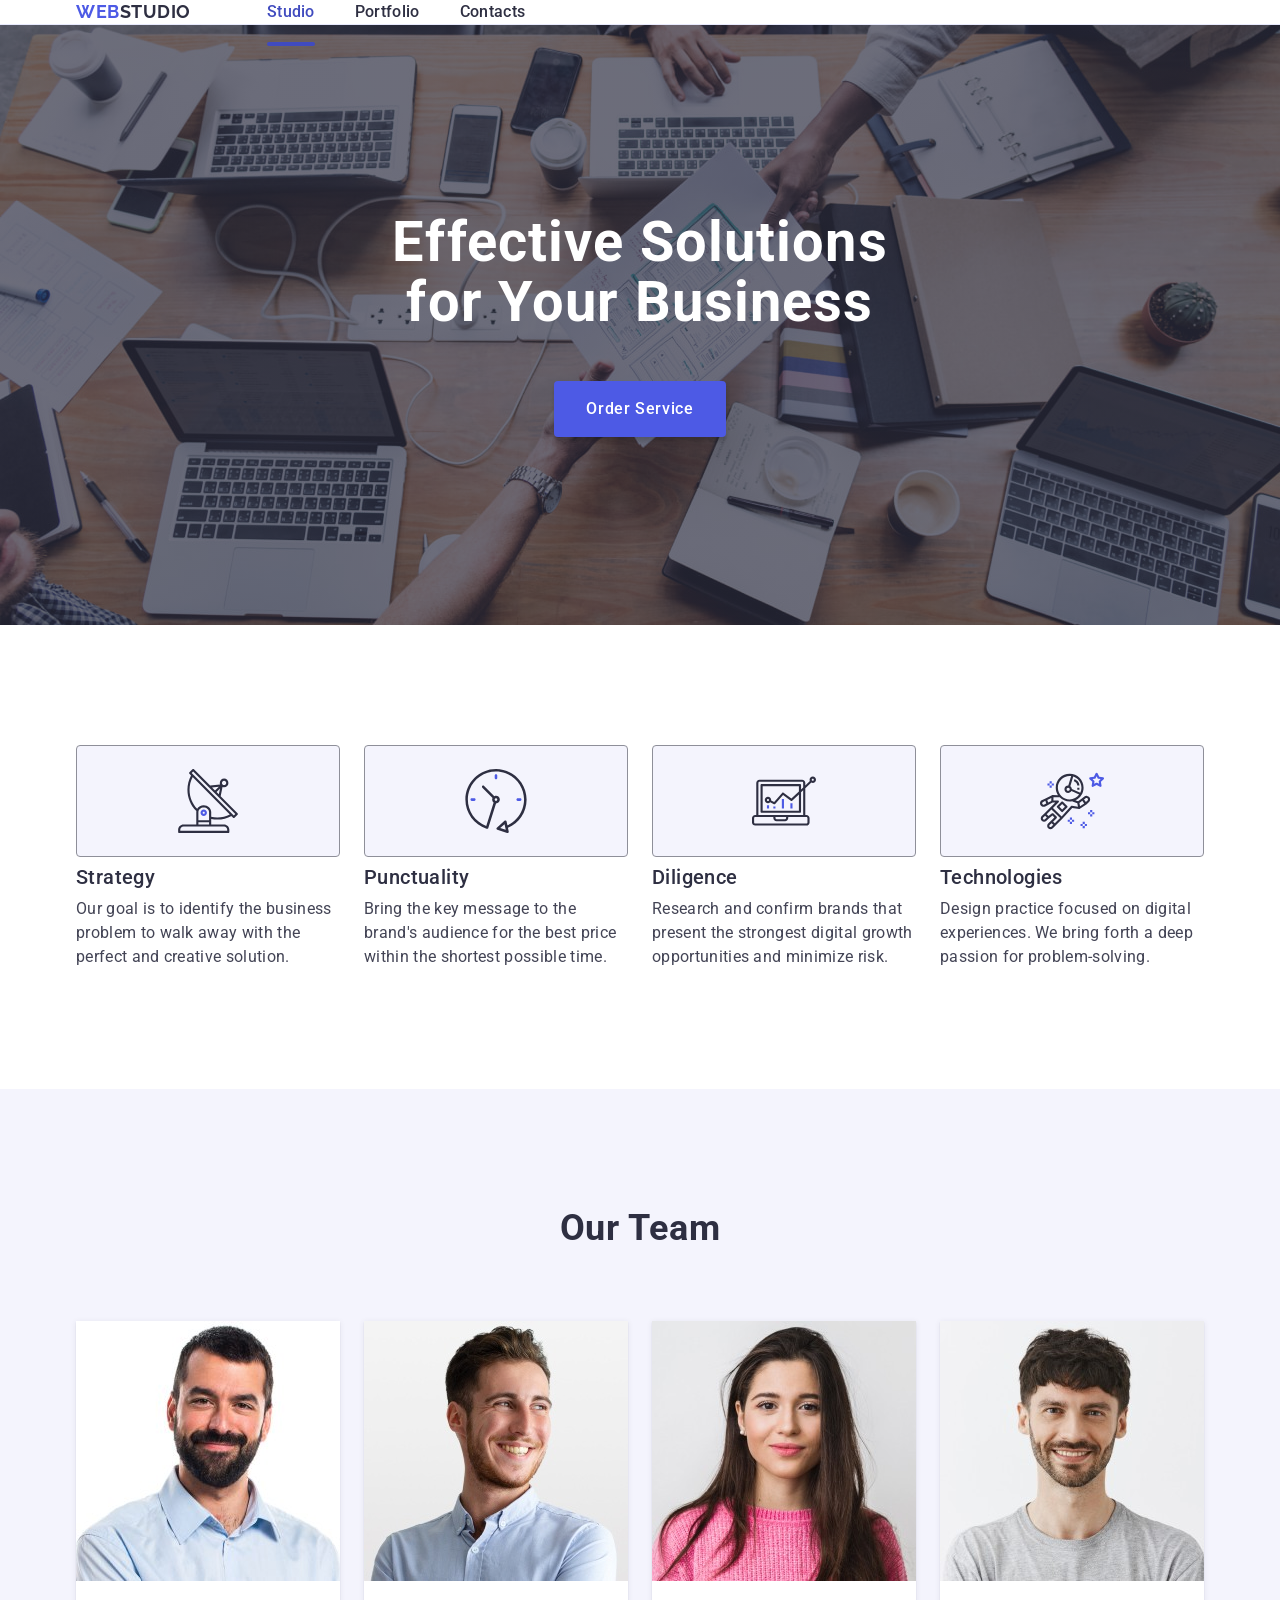
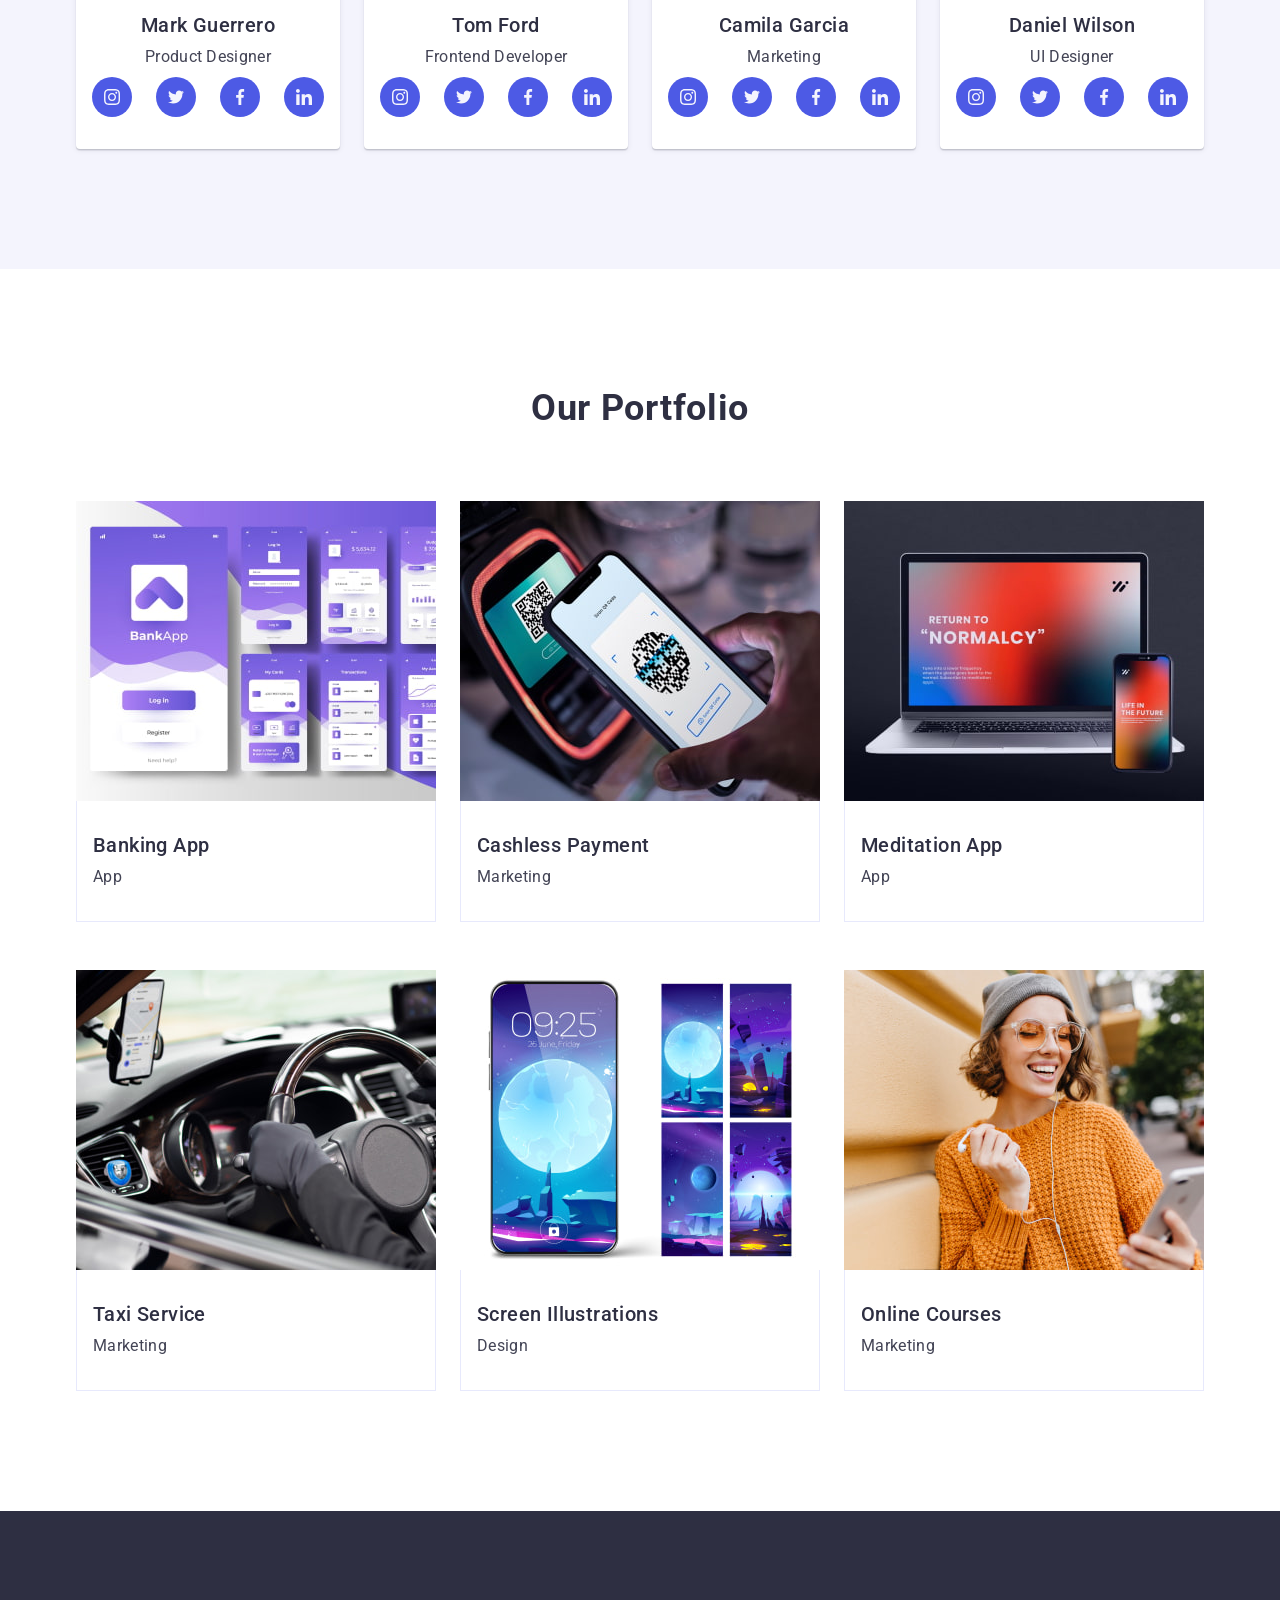
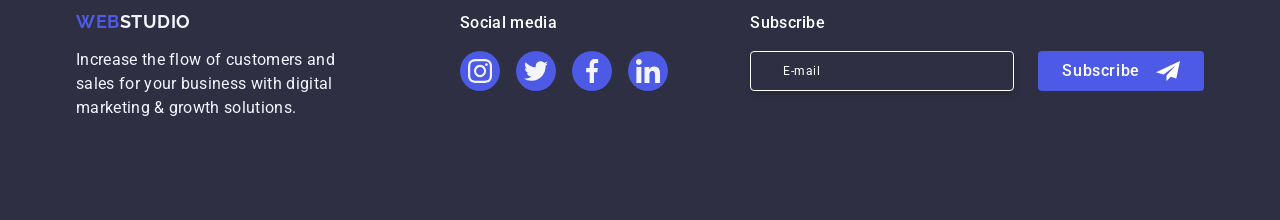
==== commit 7ee7381e: "added comment" ====
--- a/index.html
+++ b/index.html
@@ -44,7 +44,7 @@
             </li>
           </ul>
         </nav>
-        <address class="address">
+        <!-- <address class="address">
           <ul class="address-list">
             <li class="address-list-item">
               <a class="address-list-item-link" href="mailto:info@devstudio.com"
@@ -57,7 +57,7 @@
               >
             </li>
           </ul>
-        </address>
+        </address> -->
       </div>
     </header>
 
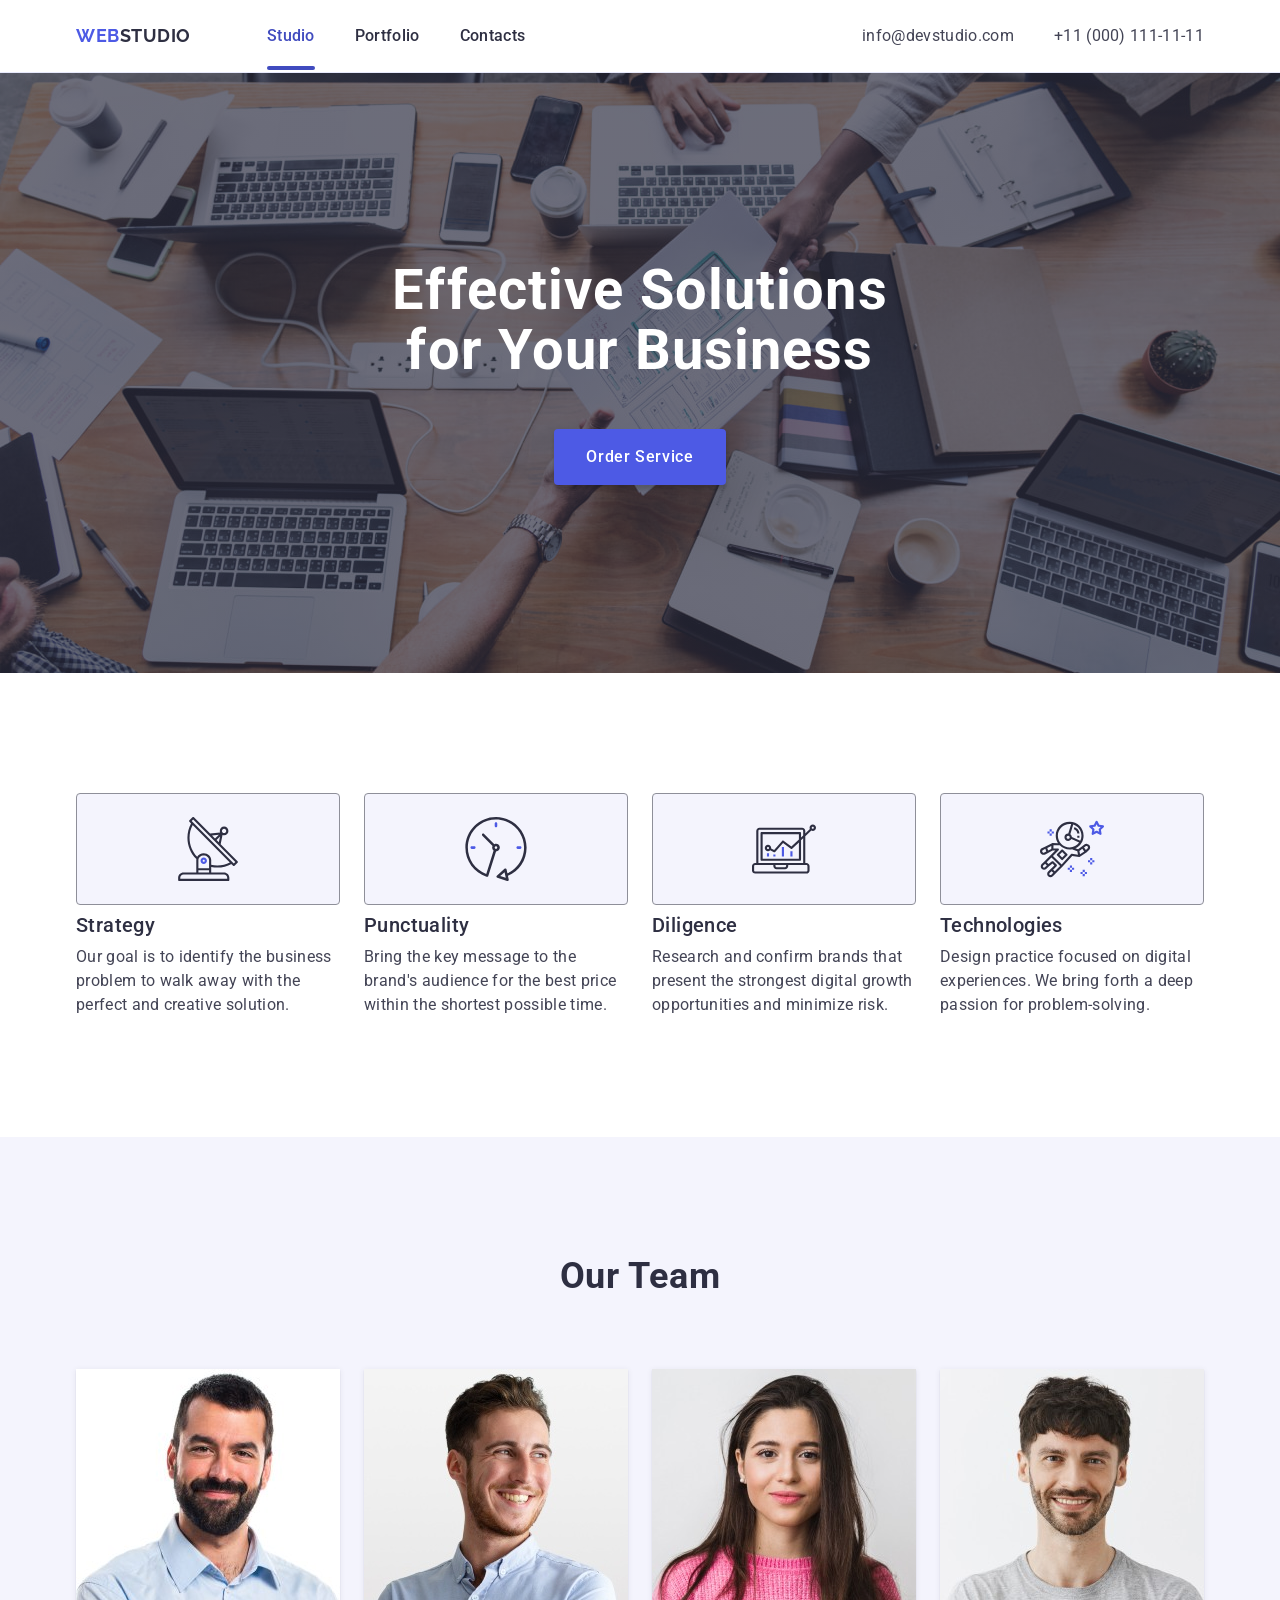
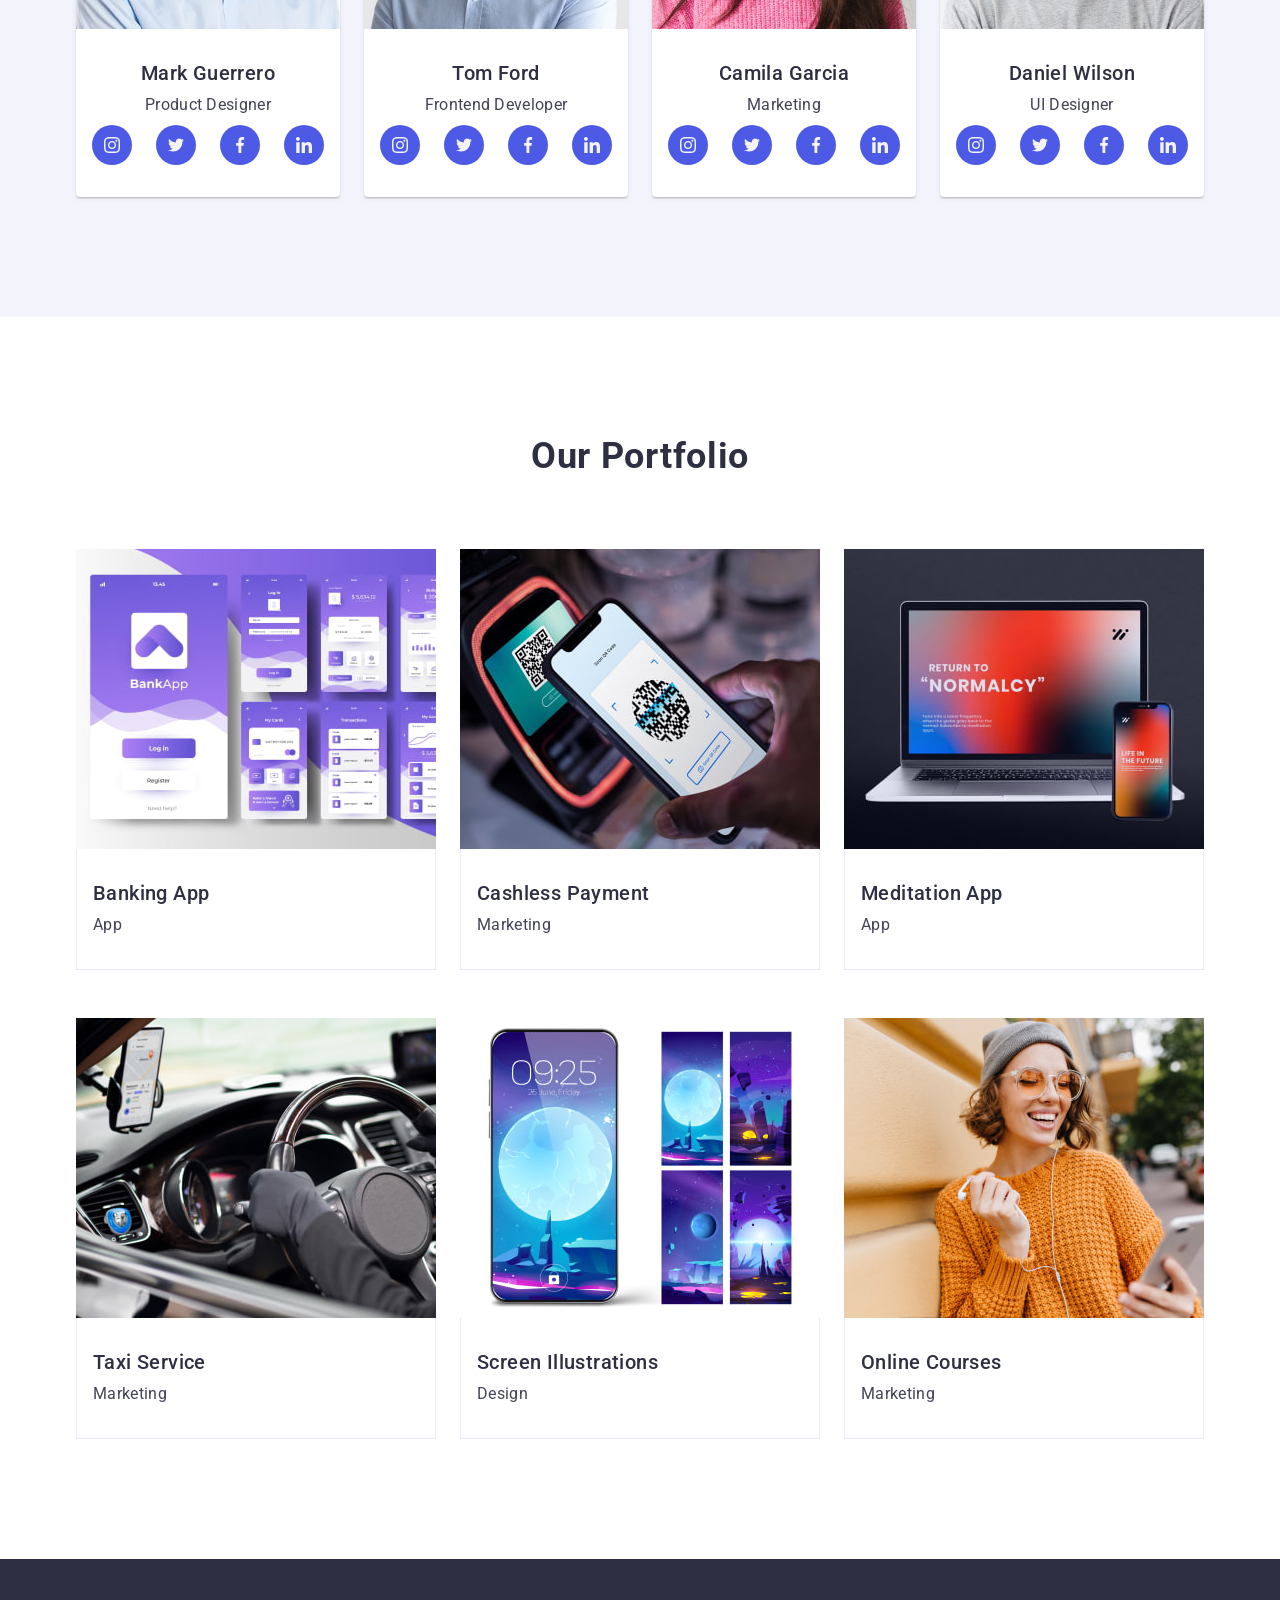
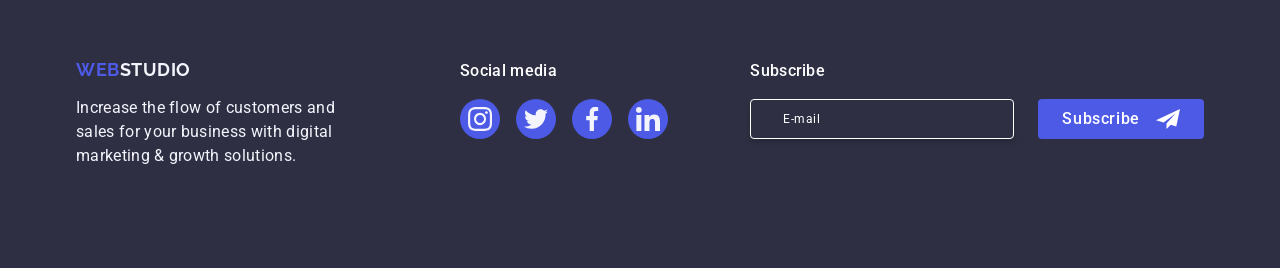
==== commit b984669d: "added comment" ====
--- a/index.html
+++ b/index.html
@@ -44,7 +44,7 @@
             </li>
           </ul>
         </nav>
-        <!-- <address class="address">
+        <address class="address">
           <ul class="address-list">
             <li class="address-list-item">
               <a class="address-list-item-link" href="mailto:info@devstudio.com"
@@ -57,7 +57,7 @@
               >
             </li>
           </ul>
-        </address> -->
+        </address>
       </div>
     </header>
 
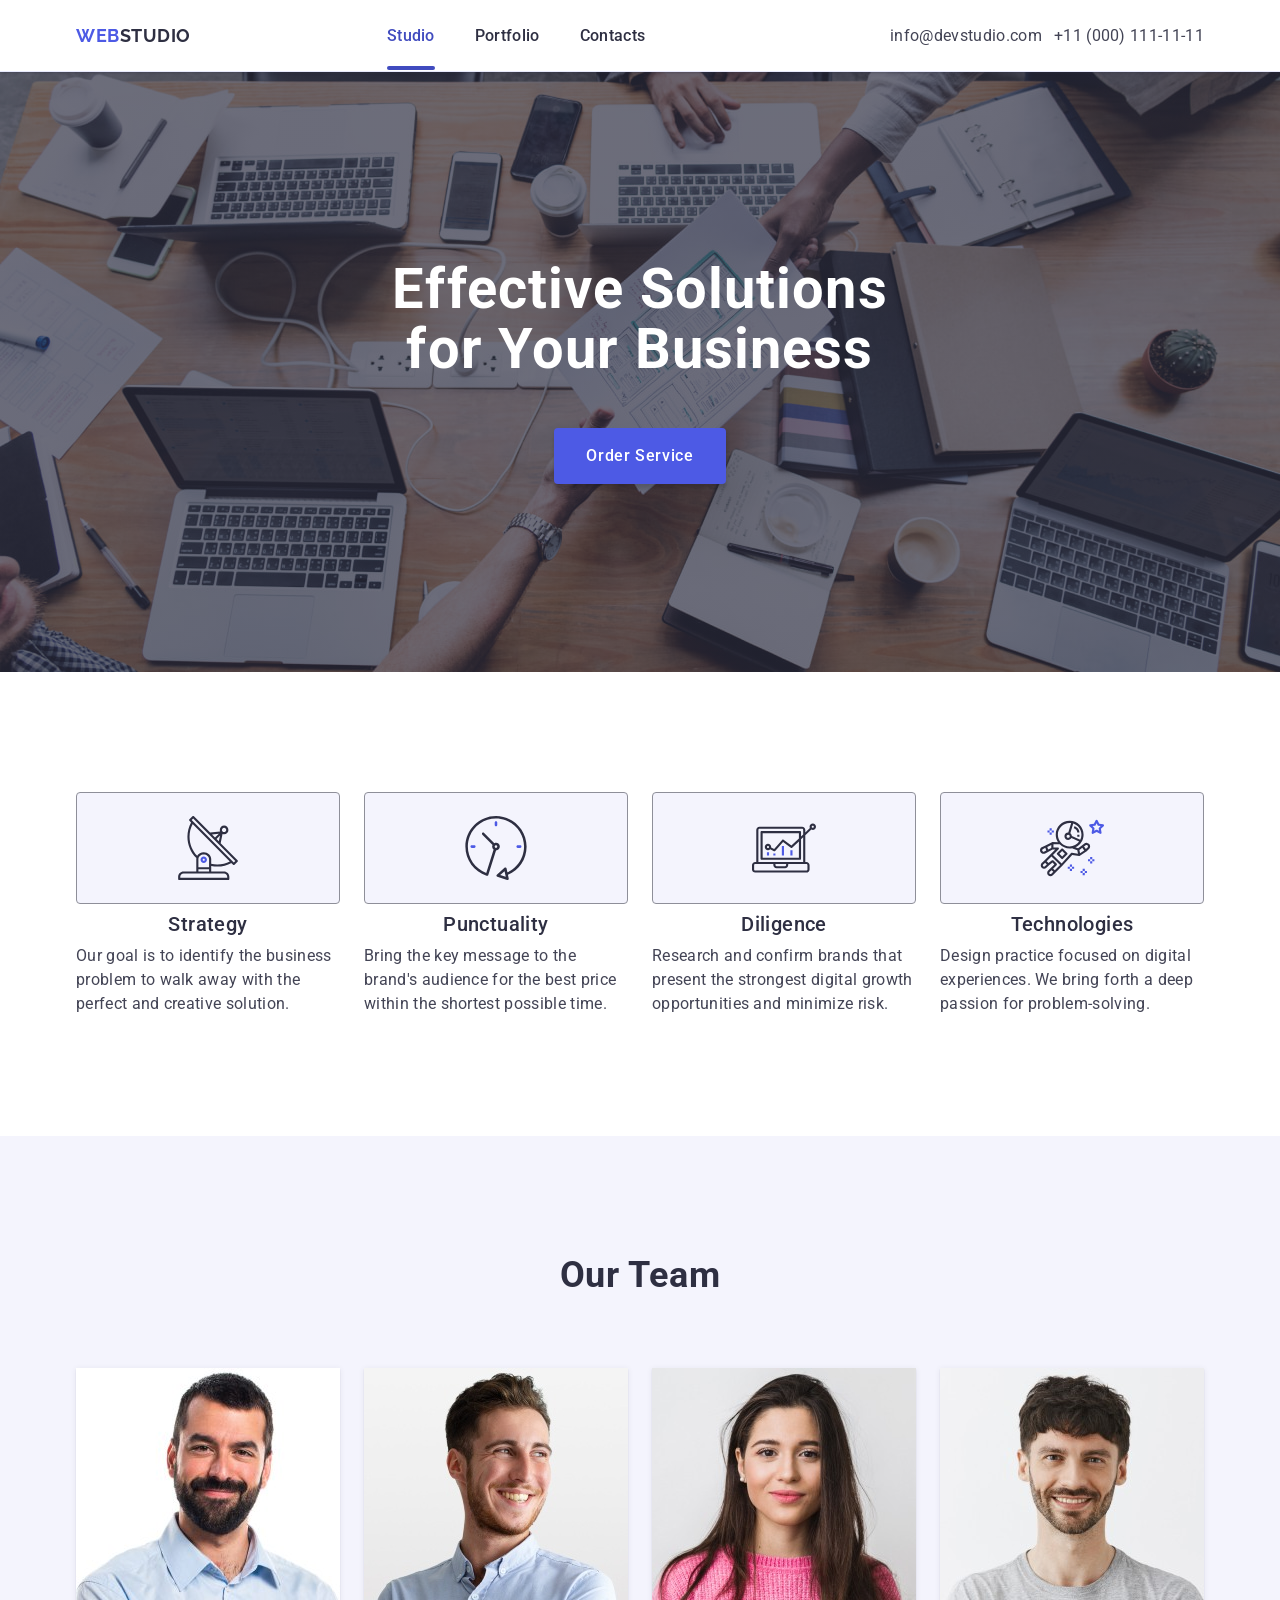
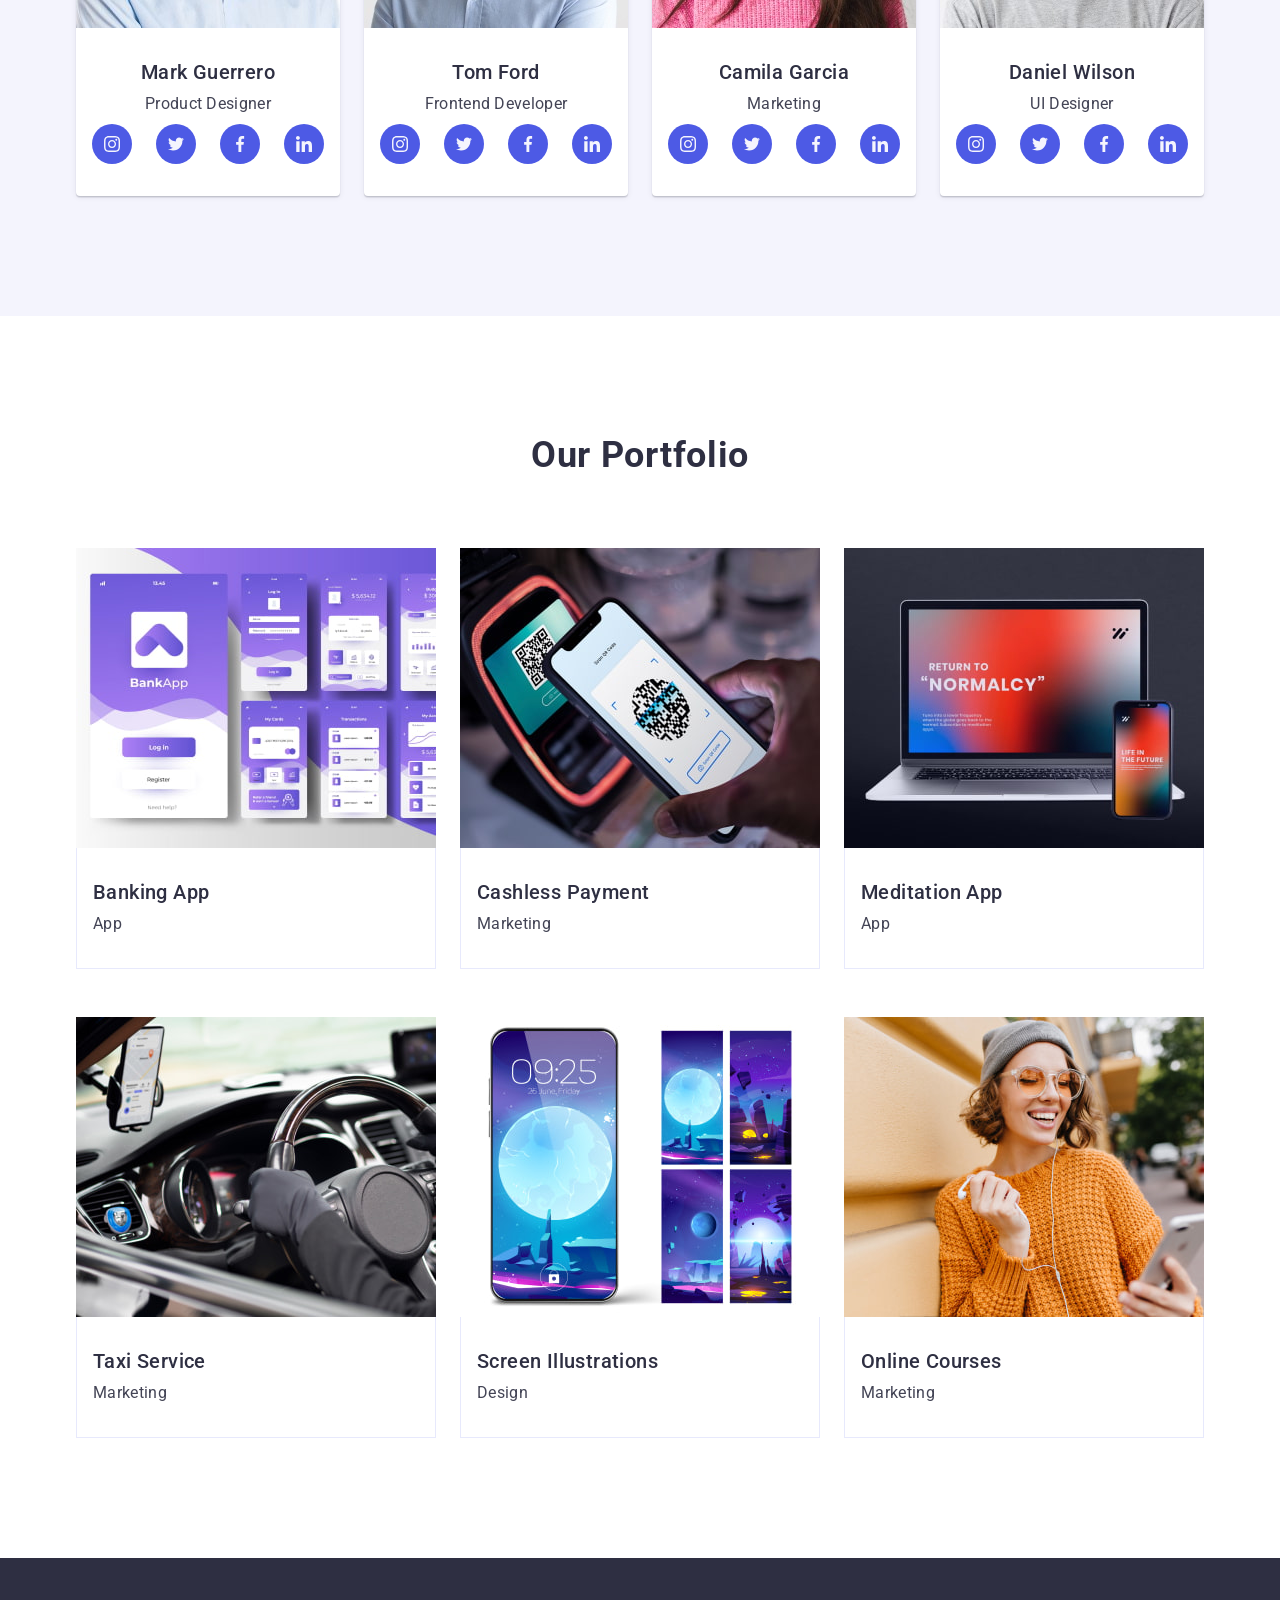
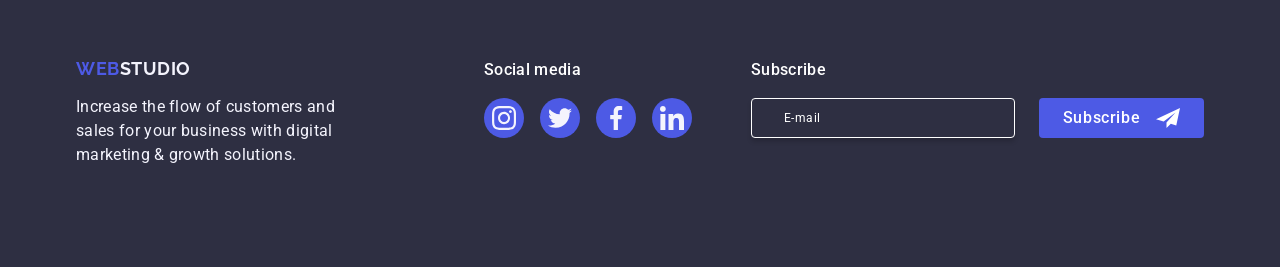
==== commit 0bd22765: "added styles for desktop, mob and tablet" ====
--- a/index.html
+++ b/index.html
@@ -18,6 +18,9 @@
       rel="stylesheet"
     />
     <link rel="stylesheet" href="./css/styles.css" />
+    <link rel="stylesheet" href="./css/mobile.css" />
+    <link rel="stylesheet" href="./css/tablet.css" />
+    <link rel="stylesheet" href="./css/desktop.css" />
     <title>Web Studio (Version 3.0)</title>
   </head>
   <body>
@@ -59,6 +62,79 @@
           </ul>
         </address>
       </div>
+
+      <div class="mob-menu">
+        <div class="mob-container">
+          <button class="menu-button" type="button">
+            <svg width="8px" height="8px">
+              <use href="./images/icons.svg#icon-close"></use>
+            </svg>
+          </button>
+          <div class="mob-top">
+            <ul class="mob-list list">
+              <li class="mob-item">
+                <a class="mob-link active-color" href="./index.html">Studio</a>
+              </li>
+              <li class="mob-item">
+                <a class="mob-link" href="">Portfolio</a>
+              </li>
+              <li class="mob-item">
+                <a class="mob-link" href="">Contacts</a>
+              </li>
+            </ul>
+          </div>
+          <div class="mob-bottom">
+            <ul class="mob-contacts-list list">
+              <li class="mob-contacts-item">
+                <a class="mob-tel-link" href="tel:+11(000)1111111"
+                  >+11 (000) 111-11-11</a
+                >
+              </li>
+              <li class="mob-contacts-item">
+                <a class="mob-mail-link" href="mailto:info@devstudio.com"
+                  >info@devstudio.com</a
+                >
+              </li>
+            </ul>
+
+            <ul class="mob-socials list">
+              <li class="mob-socials-item">
+                <a class="socials-link" href="">
+                  <svg class="socials-icon" width="24" height="24">
+                    <use href="./images/icons.svg#icon-instagram"></use>
+                  </svg>
+                </a>
+              </li>
+              <li class="mob-socials-item">
+                <a class="socials-link" href="">
+                  <svg class="socials-icon" width="24" height="24">
+                    <use href="./images/icons.svg#icon-twitter"></use>
+                  </svg>
+                </a>
+              </li>
+              <li class="mob-socials-item">
+                <a class="socials-link" href="">
+                  <svg class="socials-icon" width="24" height="24">
+                    <use href="./images/icons.svg#icon-facebook"></use>
+                  </svg>
+                </a>
+              </li>
+              <li class="mob-socials-item">
+                <a class="socials-link" href="">
+                  <svg class="socials-icon" width="24" height="24">
+                    <use href="./images/icons.svg#icon-linkedin"></use>
+                  </svg>
+                </a>
+              </li>
+            </ul>
+          </div>
+        </div>
+      </div>
+      <button class="menu-hamburger" type="button">
+        <svg width="32px" height="32px">
+          <use href="./images/icons.svg#icon-hamburger"></use>
+        </svg>
+      </button>
     </header>
 
     <main>
@@ -145,6 +221,10 @@
             <li class="team-list-item">
               <img
                 class="team-list-item-img"
+                srcset="
+                  ./images/photo1.jpg              1x,
+                  ./images/photos-2x/photo1@2x.jpg 2x
+                "
                 src="./images/photo1.jpg"
                 alt="Man Mark"
                 width="264"
@@ -208,6 +288,10 @@
             <li class="team-list-item">
               <img
                 class="team-list-item-img"
+                srcset="
+                  ./images/photo2.jpg              1x,
+                  ./images/photos-2x/photo2@2x.jpg 2x
+                "
                 src="./images/photo2.jpg"
                 alt="Man Tom"
                 width="264"
@@ -271,6 +355,10 @@
             <li class="team-list-item">
               <img
                 class="team-list-item-img"
+                srcset="
+                  ./images/photo3.jpg              1x,
+                  ./images/photos-2x/photo3@2x.jpg 2x
+                "
                 src="./images/photo3.jpg"
                 alt="Woman Camila"
                 width="264"
@@ -334,6 +422,10 @@
             <li class="team-list-item">
               <img
                 class="team-list-item-img"
+                srcset="
+                  ./images/photo4.jpg              1x,
+                  ./images/photos-2x/photo4@2x.jpg 2x
+                "
                 src="./images/photo4.jpg"
                 alt="Man Daniel"
                 width="264"
@@ -407,6 +499,10 @@
               <div class="port-link-box">
                 <img
                   class="portfolio-list-item-img"
+                  srcset="
+                    ./images/port_1.jpg                  1x,
+                    ./images/photos-2x/img1-pc720@2x.jpg 2x
+                  "
                   src="./images/port_1.jpg"
                   alt="bank app"
                   width="360"
@@ -427,6 +523,10 @@
               <div class="port-link-box">
                 <img
                   class="portfolio-list-item-img"
+                  srcset="
+                    ./images/port_2.jpg                  1x,
+                    ./images/photos-2x/img2-pc720@2x.jpg 2x
+                  "
                   src="./images/port_2.jpg"
                   alt="cashless payment"
                   width="360"
@@ -447,6 +547,10 @@
               <div class="port-link-box">
                 <img
                   class="portfolio-list-item-img"
+                  srcset="
+                    ./images/port_3.jpg                  1x,
+                    ./images/photos-2x/img3-pc720@2x.jpg 2x
+                  "
                   src="./images/port_3.jpg"
                   alt="meditation app"
                   width="360"
@@ -467,6 +571,10 @@
               <div class="port-link-box">
                 <img
                   class="portfolio-list-item-img"
+                  srcset="
+                    ./images/port_4.jpg                  1x,
+                    ./images/photos-2x/img4-pc720@2x.jpg 2x
+                  "
                   src="./images/port_4.jpg"
                   alt="taxi service"
                   width="360"
@@ -487,6 +595,10 @@
               <div class="port-link-box">
                 <img
                   class="portfolio-list-item-img"
+                  srcset="
+                    ./images/port_5.jpg                  1x,
+                    ./images/photos-2x/img5-pc720@2x.jpg 2x
+                  "
                   src="./images/port_5.jpg"
                   alt="screen illustrations"
                   width="360"
@@ -507,6 +619,10 @@
               <div class="port-link-box">
                 <img
                   class="portfolio-list-item-img"
+                  srcset="
+                    ./images/port_6.jpg                  1x,
+                    ./images/photos-2x/img6-pc720@2x.jpg 2x
+                  "
                   src="./images/port_6.jpg"
                   alt="online sources"
                   width="360"
@@ -539,7 +655,7 @@
             digital marketing & growth solutions.
           </p>
         </div>
-        <div>
+        <div class="soc-box">
           <p class="social-text">Social media</p>
           <ul class="social-list soc-f">
             <li class="social-item">
--- a/css/styles.css
+++ b/css/styles.css
@@ -35,6 +35,9 @@
   margin: 0;
   padding: 0;
 }
+ul {
+  list-style: none;
+}
 
 img {
   display: block;
@@ -45,7 +48,134 @@
 
 /*---------- header ----------*/
 
+.mob-menu {
+  position: fixed;
+  top: 0;
+  left: 0;
+  z-index: 1;
+  width: 100vw;
+  height: 100vh;
+  opacity: 0;
+  visibility: hidden;
+  background-color: var(--white);
+}
+
+.mob-container {
+  position: relative;
+  margin: 0 auto;
+  padding: 80px 30px 40px 40px;
+  display: flex;
+  flex-direction: column;
+  height: 100%;
+  justify-content: space-between;
+  overflow: auto;
+}
+
+.mob-top {
+  margin-bottom: 150px;
+}
+
+.mob-list {
+  display: flex;
+  flex-direction: column;
+  gap: 40px;
+}
+
+.mob-link {
+  text-decoration: none;
+  font-weight: 700;
+  font-size: 36px;
+  line-height: 1.11;
+  letter-spacing: 0.02em;
+  color: var(--secondary-color);
+}
+
+.mob-contacts-list {
+  display: flex;
+  flex-direction: column;
+  gap: 40px;
+  margin-bottom: 48px;
+}
+
+.mob-mail-link {
+  font-weight: 500;
+  font-size: 20px;
+  line-height: 1.2;
+  letter-spacing: 0.02em;
+  text-decoration: none;
+  color: var(--primary-color);
+}
+
+.mob-mail-link:focus,
+.mob-mail-link:hover {
+  color: var(--button-color);
+}
+
+.mob-tel-link {
+  font-weight: 600;
+  font-size: 8vw;
+  line-height: 1.11;
+  text-decoration: none;
+  color: var(--accent-color);
+}
+
+.mob-socials {
+  display: flex;
+  gap: 40px;
+}
+
+.socials-link {
+  display: flex;
+  align-items: center;
+  justify-content: center;
+  width: 40px;
+  height: 40px;
+  background-color: var(--iris);
+  border-radius: 50%;
+}
+
+.socials-icon {
+  fill: #f4f4fd;
+}
+
+.socials-link:focus {
+  background-color: var(--ocean);
+}
+
+.menu-button {
+  position: absolute;
+  display: flex;
+  justify-content: center;
+  align-items: center;
+  padding: 0;
+  top: 24px;
+  right: 24px;
+  width: 24px;
+  height: 24px;
+  border-radius: 50%;
+  background-color: var(--text-footer);
+  border: 1px solid rgba(0, 0, 0, 0.1);
+}
+
+.menu-hamburger {
+  position: absolute;
+  top: 50%;
+  right: 10px;
+  transform: translateY(-50%);
+  border: none;
+  stroke: var(--secondary-color);
+  background-color: transparent;
+}
+
+.menu-hamburger:hover,
+.menu-hamburger:focus {
+  stroke: var(--button-color);
+}
+
 .header {
+  position: relative;
+  width: 100vw;
+  height: 72px;
   border-bottom: 1px solid var(--cornflower);
   background-color: var(--white);
   box-shadow: 0px 2px 1px 0px rgba(46, 47, 66, 0.08),
@@ -54,7 +184,6 @@
 }
 
 .container {
-  max-width: 1158px;
   margin: 0 auto;
   padding: 0 15px;
 }
@@ -64,7 +193,7 @@
 }
 
 .navigation-section {
-  display: flex;
+  display: block;
   align-items: center;
   margin-right: auto;
 }
@@ -82,16 +211,23 @@
   text-transform: uppercase;
   color: var(--iris);
 }
+
+.nav-logo {
+  position: absolute;
+  top: 50%;
+  left: 16px;
+  transform: translateY(-50%);
+}
+
 .nav-logo-web {
   color: var(--navy-blue);
 }
 .nav-list {
-  display: flex;
+  display: none;
   gap: 40px;
-  list-style: none;
-}
-.nav-list-item {
-}
+  align-items: center;
+}
+
 .nav-list-item-link {
   position: relative;
   padding: 24px 0;
@@ -129,12 +265,11 @@
   font-style: normal;
 }
 .address-list {
-  display: flex;
+  display: none;
   gap: 40px;
   list-style: none;
 }
-.address-list-item {
-}
+
 .address-list-item-link {
   display: inline-block;
   padding: 24px 0;
@@ -156,24 +291,37 @@
 /*---------- hero ----------*/
 
 .hero-section {
-  max-width: 1440px;
-  height: 600px;
+  max-width: 320px;
+  height: 432px;
   margin: 0 auto;
-  padding: 188px 0;
+  padding: 72px 0;
   background-color: var(--navy-blue);
   background-image: linear-gradient(
       rgba(46, 47, 66, 0.7),
       rgba(46, 47, 66, 0.7)
     ),
-    url("../images/people-office.jpg");
+    url("../images/dark-bg-mob-1.jpg");
   background-position: center;
   background-repeat: no-repeat;
   background-size: cover;
 }
+
+@media (min-resolution: 192dpi) {
+  .hero-section {
+    background-image: linear-gradient(
+        to right,
+        rgba(46, 47, 66, 0.7),
+        rgba(46, 47, 66, 0.7)
+      ),
+      url("../images/photos-2x/dark-bg-mob-2@2x.jpg");
+    background-color: var(--secondary-color);
+  }
+}
+
 .hero-title {
-  max-width: 496px;
+  max-width: 216px;
   margin: 0 auto;
-  font-size: 56px;
+  font-size: 36px;
   line-height: 1.07;
   letter-spacing: 0.02em;
   text-align: center;
@@ -207,7 +355,7 @@
 /*---------- advantages ----------*/
 
 .advan-section {
-  padding: 120px 0;
+  padding: 96px 0;
 }
 .advan-title {
   position: absolute;
@@ -223,7 +371,9 @@
 }
 .advan-list {
   display: flex;
-  gap: 24px;
+  flex-direction: column;
+  align-items: center;
+  gap: 72px;
   list-style: none;
 }
 .advan-list-item {
@@ -231,7 +381,7 @@
 }
 
 .advan-list-icons {
-  display: flex;
+  display: none;
   gap: 24px;
   list-style: none;
 }
@@ -250,8 +400,8 @@
 
 .advan-list-item-title {
   margin-bottom: 8px;
-  font-weight: 500;
-  font-size: 20px;
+  text-align: center;
+  font-size: 36px;
   line-height: 1.2;
   letter-spacing: 0.02em;
   color: var(--navy-blue);
@@ -264,7 +414,7 @@
 /*---------- Our team ----------*/
 
 .team-section {
-  padding: 120px 0;
+  padding: 96px 0;
   background-color: var(--cloud);
 }
 .team-title {
@@ -278,18 +428,18 @@
 }
 .team-list {
   display: flex;
-  gap: 24px;
+  flex-direction: column;
+  align-items: center;
+  gap: 72px;
   list-style: none;
 }
 .team-list-item {
   text-align: center;
-  width: calc((1128px - 24px * 3) / 4);
+  width: 264px;
   border-radius: 0 0 4px 4px;
   box-shadow: 0 2px 1px 0 rgba(46, 47, 66, 0.08),
     0 1px 1px 0 rgba(46, 47, 66, 0.16), 0 1px 6px 0 rgba(46, 47, 66, 0.08);
   background-color: var(--white);
-}
-.team-list-item-img {
 }
 
 .team-list-item-wrap {
@@ -346,7 +496,7 @@
 /*---------- portfolio ----------*/
 
 .portfolio-section {
-  padding: 120px 0;
+  padding: 96px 0;
 }
 .portfolio-title {
   margin-bottom: 72px;
@@ -359,14 +509,13 @@
 }
 .portfolio-list {
   display: flex;
-  row-gap: 48px;
-  column-gap: 24px;
-  flex-wrap: wrap;
+  flex-direction: column;
+  gap: 48px;
   list-style: none;
 }
 
 .portfolio-list-item {
-  width: calc((1128px - 24px * 2) / 3);
+  width: 288;
   background-color: var(--white);
   transition-property: box-shadow;
   transition-duration: 250ms;
@@ -436,19 +585,30 @@
 
 .footer-container {
   display: flex;
-  align-items: baseline;
+  flex-direction: column;
+  gap: 72px;
 }
 
 .soc-f {
   gap: 16px;
 }
 
+.soc-box {
+  width: 208px;
+  margin: 0 auto;
+}
+
 .social-text {
+  text-align: center;
   margin-bottom: 16px;
   font-weight: 500;
   line-height: 1.5;
   letter-spacing: 0.02em;
   color: var(--WHITE, #fff);
+}
+
+.email-sub-label {
+  width: 100%;
 }
 
 .f-social-link:hover,
@@ -457,12 +617,10 @@
 }
 
 .footer-logo {
+  display: block;
+  text-align: center;
   margin-bottom: 16px;
   margin-right: 0;
-}
-
-.first-wrap-f {
-  margin-right: 120px;
 }
 
 .footer-logo-web {
@@ -480,6 +638,7 @@
   font-size: 16px;
   font-weight: 500;
   margin-bottom: 16px;
+  text-align: center;
   line-height: 1.5;
   letter-spacing: 0.02em;
   color: var(--white);
@@ -491,14 +650,15 @@
 
 .form-sub {
   display: flex;
-  gap: 24px;
+  gap: 16px;
+  flex-direction: column;
+  align-items: center;
 }
 
 .sub-input {
   width: 264px;
   height: 40px;
   border-radius: 4px;
-  padding-left: 16px;
   font-size: 12px;
   border: 1px solid var(--white);
   line-height: 2;
@@ -523,7 +683,7 @@
   display: flex;
   align-items: center;
   justify-content: center;
-  min-width: 165px;
+  width: 165px;
   height: 40px;
   font-size: 16px;
   border-radius: 4px;
@@ -579,7 +739,7 @@
   top: 50%;
   left: 50%;
   transform: translate(-50%, -50%);
-  width: 408px;
+  width: 288px;
   min-height: 584px;
   padding: 72px 24px 24px;
   border-radius: 4px;
--- a/css/mobile.css
+++ b/css/mobile.css
@@ -0,0 +1,35 @@
+@media screen and (min-width: 320px) {
+  .container {
+    max-width: 320px;
+  }
+
+  .hero-section {
+    max-width: 767px;
+    background-image: linear-gradient(
+        to right,
+        rgba(46, 47, 66, 0.7),
+        rgba(46, 47, 66, 0.7)
+      ),
+      url("../images/dark-bg-tab.jpg");
+    background-color: var(--secondary-color);
+  }
+
+  .footer {
+    padding: 96px 0;
+  }
+
+  .footer-container {
+    max-width: 288px;
+  }
+  @media (min-resolution: 192dpi) {
+    .hero-section {
+      background-image: linear-gradient(
+          to right,
+          rgba(46, 47, 66, 0.7),
+          rgba(46, 47, 66, 0.7)
+        ),
+        url("../images/photos-2x/dark-bg-tab-@2x.jpg");
+      background-color: var(--secondary-color);
+    }
+  }
+}
--- a/css/tablet.css
+++ b/css/tablet.css
@@ -0,0 +1,163 @@
+@media screen and (min-width: 768px) {
+  .container {
+    max-width: 768px;
+  }
+
+  .nav-logo {
+    position: static;
+    margin-right: 0;
+    transform: translateY(0);
+  }
+
+  .modal {
+    width: 408px;
+  }
+
+  .menu-hamburger {
+    display: none;
+  }
+
+  .navigation-section {
+    display: flex;
+  }
+
+  .nav-list {
+    display: flex;
+    gap: 40px;
+    list-style: none;
+    margin-left: 120px;
+  }
+
+  .address-list {
+    display: flex;
+    gap: 12px;
+    flex-direction: column;
+    margin-top: 24px;
+  }
+
+  .address-list-item-link {
+    font-size: 12px;
+    padding: 0;
+  }
+
+  .hero-section {
+    max-width: 767px;
+    background-image: linear-gradient(
+        to right,
+        rgba(46, 47, 66, 0.7),
+        rgba(46, 47, 66, 0.7)
+      ),
+      url("../images/people-office.jpg");
+    background-color: var(--secondary-color);
+  }
+
+  @media (min-resolution: 192dpi) {
+    .hero-section {
+      background-image: linear-gradient(
+          to right,
+          rgba(46, 47, 66, 0.7),
+          rgba(46, 47, 66, 0.7)
+        ),
+        url("../images/photos-2x/people-office-pc-@2x.jpg");
+      background-color: var(--secondary-color);
+    }
+  }
+
+  .advan-list {
+    flex-direction: row;
+    flex-wrap: wrap;
+    justify-content: center;
+    column-gap: 24px;
+    row-gap: 72px;
+  }
+
+  .advan-list-item {
+    width: calc((736px - 24px * 1) / 2);
+  }
+
+  .team-list {
+    flex-direction: row;
+    flex-wrap: wrap;
+    justify-content: center;
+    column-gap: 24px;
+    row-gap: 64px;
+  }
+
+  .portfolio-list {
+    flex-direction: row;
+    flex-wrap: wrap;
+    justify-content: center;
+    column-gap: 24px;
+    row-gap: 72px;
+  }
+
+  .portfolio-list-item {
+    width: calc((736px - 24px * 1) / 2);
+  }
+
+  .footer {
+    padding-top: 100px;
+    padding-bottom: 100px;
+  }
+
+  .first-wrap-f {
+    margin-right: 0;
+  }
+  .soc-box {
+    margin: 0;
+  }
+
+  .footer-container {
+    display: flex;
+    align-items: flex-start;
+    justify-content: flex-start;
+    flex-direction: row;
+    flex-wrap: wrap;
+    column-gap: 24px;
+    row-gap: 72px;
+    padding-left: 108px;
+  }
+
+  .footer-logo {
+    text-align: left;
+  }
+
+  .social-text {
+    text-align: left;
+  }
+
+  .subscribe-wrap {
+    margin-left: 0;
+    text-align: left;
+  }
+
+  .sub-title {
+    text-align: left;
+  }
+
+  .form-sub {
+    flex-direction: row;
+    gap: 24px;
+  }
+
+  @media (min-resolution: 192dpi) {
+    .hero-section {
+      background-image: linear-gradient(
+          to right,
+          rgba(46, 47, 66, 0.7),
+          rgba(46, 47, 66, 0.7)
+        ),
+        url("../images/photos-2x/people-office-pc-@2x.jpg");
+      background-color: var(--secondary-color);
+    }
+  }
+
+  .hero-section {
+    padding: 112px;
+  }
+
+  .hero-title {
+    max-width: 496px;
+    font-size: 56px;
+  }
+}
--- a/css/desktop.css
+++ b/css/desktop.css
@@ -0,0 +1,637 @@
+@media screen and (min-width: 1158px) {
+  .container {
+    max-width: 1158px;
+    margin: 0 auto;
+    padding: 0 15px;
+  }
+  .nav-logo,
+  .footer-logo {
+    margin-right: 76px;
+  }
+  .address-list {
+    flex-direction: row;
+    margin-top: 0;
+  }
+  .address-list-item-link {
+    padding: 24px 0;
+    font-size: 16px;
+  }
+  .hero-section {
+    max-width: 1440px;
+    height: 600px;
+    margin: 0 auto;
+    padding: 188px 0;
+    background-color: var(--navy-blue);
+    background-image: linear-gradient(
+        rgba(46, 47, 66, 0.7),
+        rgba(46, 47, 66, 0.7)
+      ),
+      url("../images/people-office.jpg");
+    background-position: center;
+    background-repeat: no-repeat;
+    background-size: cover;
+  }
+
+  .advan-section {
+    padding: 120px 0;
+  }
+  .advan-title {
+    position: absolute;
+    width: 1px;
+    height: 1px;
+    margin: -1px;
+    border: 0;
+    padding: 0;
+    white-space: nowrap;
+    clip-path: inset(100%);
+    clip: rect(0 0 0 0);
+    overflow: hidden;
+  }
+
+  .advan-list {
+    display: flex;
+    gap: 24px;
+    list-style: none;
+  }
+  .advan-list-item {
+    width: calc((1128px - 24px * 3) / 4);
+  }
+
+  .advan-list-icons {
+    display: flex;
+    gap: 24px;
+    list-style: none;
+  }
+
+  .advan-icons-wrapper {
+    display: flex;
+    justify-content: center;
+    align-items: center;
+    width: 264px;
+    height: 112px;
+    margin-bottom: 8px;
+    border-radius: 4px;
+    border: 1px solid var(--light-slate);
+    background-color: var(--cloud);
+  }
+
+  .advan-list-item-title {
+    margin-bottom: 8px;
+    font-weight: 500;
+    font-size: 20px;
+    line-height: 1.2;
+    letter-spacing: 0.02em;
+    color: var(--navy-blue);
+  }
+  .advan-list-item-text {
+    line-height: 1.5;
+    letter-spacing: 0.02em;
+  }
+
+  /*---------- Our team ----------*/
+
+  .team-section {
+    padding: 120px 0;
+    background-color: var(--cloud);
+  }
+  .team-title {
+    margin-bottom: 72px;
+    font-size: 36px;
+    line-height: 1.11;
+    letter-spacing: 0.02em;
+    text-align: center;
+    text-transform: capitalize;
+    color: var(--navy-blue);
+  }
+  .team-list {
+    display: flex;
+    gap: 24px;
+    list-style: none;
+  }
+  .team-list-item {
+    text-align: center;
+    width: calc((1128px - 24px * 3) / 4);
+    border-radius: 0 0 4px 4px;
+    box-shadow: 0 2px 1px 0 rgba(46, 47, 66, 0.08),
+      0 1px 1px 0 rgba(46, 47, 66, 0.16), 0 1px 6px 0 rgba(46, 47, 66, 0.08);
+    background-color: var(--white);
+  }
+
+  .team-list-item-wrap {
+    padding: 32px 0;
+  }
+
+  .team-list-item-title {
+    margin-bottom: 8px;
+    font-weight: 500;
+    font-size: 20px;
+    line-height: 1.2;
+    letter-spacing: 0.02em;
+    color: var(--navy-blue);
+  }
+  .team-list-item-text {
+    margin-bottom: 8px;
+    line-height: 1.5;
+    letter-spacing: 0.02em;
+  }
+
+  .social-list {
+    display: flex;
+    gap: 24px;
+    justify-content: center;
+    list-style: none;
+  }
+  .social-item {
+    width: 40px;
+    height: 40px;
+  }
+
+  .soc-icons {
+    fill: var(--cloud);
+  }
+
+  .soc-item-link {
+    display: flex;
+    justify-content: center;
+    align-items: center;
+    width: 100%;
+    height: 100%;
+    border-radius: 50%;
+    background-color: var(--iris);
+    transition-property: background-color;
+    transition-duration: 250ms;
+    transition-timing-function: cubic-bezier(0.4, 0, 0.2, 1);
+  }
+
+  .soc-item-link:hover,
+  .soc-item-link:focus {
+    background-color: var(--ocean);
+  }
+
+  /*---------- portfolio ----------*/
+
+  .portfolio-section {
+    padding: 120px 0;
+  }
+  .portfolio-title {
+    margin-bottom: 72px;
+    font-size: 36px;
+    line-height: 1.11;
+    letter-spacing: 0.02em;
+    text-transform: capitalize;
+    text-align: center;
+    color: var(--navy-blue);
+  }
+  .portfolio-list {
+    display: flex;
+    row-gap: 48px;
+    column-gap: 24px;
+    flex-wrap: wrap;
+    list-style: none;
+  }
+
+  .portfolio-list-item {
+    width: calc((1128px - 24px * 2) / 3);
+    background-color: var(--white);
+    transition-property: box-shadow;
+    transition-duration: 250ms;
+    transition-timing-function: cubic-bezier(0.4, 0, 0.2, 1);
+  }
+
+  .port-link-box {
+    position: relative;
+    overflow: hidden;
+  }
+
+  .portfolio-list-item:hover {
+    box-shadow: 0px 1px 6px 0px rgba(46, 47, 66, 0.08),
+      0px 1px 1px 0px rgba(46, 47, 66, 0.16),
+      0px 2px 1px 0px rgba(46, 47, 66, 0.08);
+  }
+
+  .portfolio-list-item:hover .overlay-text {
+    transform: translateY(0);
+  }
+
+  .overlay-text {
+    position: absolute;
+    display: grid;
+    width: 100%;
+    height: 100%;
+    top: 0;
+    left: 0;
+    padding: 40px 32px;
+    color: var(--CLOUD, #f4f4fd);
+    line-height: 1.5;
+    letter-spacing: 0.02em;
+    background-color: var(--iris);
+    transform: translateY(100%);
+    transition-property: transform;
+    transition-duration: 250ms;
+    transition-timing-function: cubic-bezier(0.4, 0, 0.2, 1);
+  }
+
+  .content-wrap {
+    padding: 32px 16px;
+    border-bottom: 1px solid var(--cornflower);
+    border-left: 1px solid var(--cornflower);
+    border-right: 1px solid var(--cornflower);
+  }
+
+  .portfolio-list-item-title {
+    font-weight: 500;
+    font-size: 20px;
+    line-height: 1.2;
+    letter-spacing: 0.02em;
+    margin-bottom: 8px;
+    color: var(--navy-blue);
+  }
+  .portfolio-list-item-text {
+    line-height: 1.5;
+    letter-spacing: 0.02em;
+  }
+
+  /*---------- footer ----------*/
+
+  .footer {
+    padding-top: 100px;
+    padding-bottom: 100px;
+    background-color: var(--navy-blue);
+  }
+
+  .footer-container {
+    display: flex;
+    align-items: baseline;
+  }
+
+  .soc-f {
+    gap: 16px;
+  }
+
+  .social-text {
+    margin-bottom: 16px;
+    font-weight: 500;
+    line-height: 1.5;
+    letter-spacing: 0.02em;
+    color: var(--WHITE, #fff);
+  }
+
+  .f-social-link:hover,
+  .f-social-link:focus {
+    background-color: var(--green);
+  }
+
+  .footer-logo {
+    margin-bottom: 16px;
+    margin-right: 0;
+  }
+
+  .first-wrap-f {
+    margin-right: 120px;
+  }
+
+  .footer-logo-web {
+    color: var(--cloud);
+  }
+
+  .footer-text {
+    width: 264px;
+    line-height: 1.5;
+    letter-spacing: 0.02em;
+    color: var(--cloud);
+  }
+
+  .sub-title {
+    font-size: 16px;
+    font-weight: 500;
+    margin-bottom: 16px;
+    line-height: 1.5;
+    letter-spacing: 0.02em;
+    color: var(--white);
+  }
+
+  .subscribe-wrap {
+    margin-left: auto;
+  }
+
+  .form-sub {
+    display: flex;
+    gap: 24px;
+  }
+
+  .sub-input {
+    width: 264px;
+    height: 40px;
+    border-radius: 4px;
+    padding-left: 16px;
+    font-size: 12px;
+    border: 1px solid var(--white);
+    line-height: 2;
+    letter-spacing: 0.04em;
+    background-color: transparent;
+    outline: none;
+    color: var(--white);
+    box-shadow: 0px 4px 4px rgba(0, 0, 0, 0.15);
+  }
+
+  .sub-input::placeholder {
+    padding-left: 16px;
+    font-size: 12px;
+    line-height: 2;
+    letter-spacing: 0.48px;
+    color: var(--white);
+  }
+
+  .btn-sub {
+    position: relative;
+    font-family: var(--font-family);
+    display: flex;
+    align-items: center;
+    justify-content: center;
+    min-width: 165px;
+    height: 40px;
+    font-size: 16px;
+    border-radius: 4px;
+    padding: 8px 64px 8px 24px;
+    cursor: pointer;
+    text-align: center;
+    font-weight: 500;
+    line-height: 1.5;
+    letter-spacing: 0.04em;
+    color: var(--white);
+    background-color: var(--iris);
+    border: none;
+    transition-property: background-color;
+    transition-duration: 250ms;
+    transition-timing-function: cubic-bezier(0.4, 0, 0.2, 1);
+  }
+
+  .btn-sub:hover,
+  .btn-sub:focus {
+    background-color: var(--ocean);
+  }
+
+  .sub-icon {
+    position: absolute;
+    top: 50%;
+    transform: translateY(-50%);
+    margin-left: 16px;
+    right: 24px;
+    fill: var(--white);
+  }
+
+  /*---------- Modal ----------*/
+
+  .modal-overlay {
+    position: fixed;
+    top: 0;
+    left: 0;
+    width: 100%;
+    height: 100%;
+    z-index: 999;
+    opacity: 0;
+    visibility: hidden;
+    pointer-events: none;
+    background-color: var(--navy-blue-modal);
+    transition-property: opacity, visibility;
+    transition-duration: 250ms, 250ms;
+    transition-timing-function: cubic-bezier(0.4, 0, 0.2, 1),
+      cubic-bezier(0.4, 0, 0.2, 1);
+  }
+
+  .modal {
+    position: absolute;
+    top: 50%;
+    left: 50%;
+    transform: translate(-50%, -50%);
+    width: 408px;
+    min-height: 584px;
+    padding: 72px 24px 24px;
+    border-radius: 4px;
+    background-color: var(--dairy);
+    box-shadow: 0px 2px 1px 0px rgba(0, 0, 0, 0.2),
+      0px 1px 3px 0px rgba(0, 0, 0, 0.12), 0px 1px 1px 0px rgba(0, 0, 0, 0.14);
+    transition: transform 250ms cubic-bezier(0.4, 0, 0.2, 1);
+  }
+
+  .close-btn-modal {
+    position: absolute;
+    top: 24px;
+    right: 24px;
+    display: flex;
+    align-items: center;
+    justify-content: center;
+    padding: 0;
+    width: 24px;
+    height: 24px;
+    border-radius: 50%;
+    border: 1px solid rgba(0, 0, 0, 0.1);
+    cursor: pointer;
+    background-color: var(--cornflower);
+    transition-property: background-color, border;
+    transition-duration: 250ms, 250ms;
+    transition-timing-function: cubic-bezier(0.4, 0, 0.2, 1),
+      cubic-bezier(0.4, 0, 0.2, 1);
+  }
+
+  .close-icon {
+    fill: var(--navy-blue);
+    transition-property: fill;
+    transition-duration: 250ms;
+    transition-timing-function: cubic-bezier(0.4, 0, 0.2, 1);
+  }
+
+  .close-btn-modal:hover,
+  .close-btn-modal:focus {
+    background-color: var(--ocean);
+    border: none;
+  }
+
+  .close-btn-modal:hover .close-icon,
+  .close-btn-modal:focus .close-icon {
+    fill: var(--white);
+  }
+
+  .modal-title {
+    margin-bottom: 16px;
+    text-align: center;
+    font-weight: 500;
+    font-size: 16px;
+    line-height: 1.5;
+    letter-spacing: 0.02em;
+    color: var(--navy-blue);
+  }
+
+  .label-wrap {
+    margin-bottom: 8px;
+  }
+
+  .label-wrap.comment {
+    margin-bottom: 16px;
+  }
+
+  .label-modal {
+    display: block;
+    margin-bottom: 4px;
+    font-size: 12px;
+    line-height: 1.17;
+    letter-spacing: 0.04em;
+    color: var(--light-slate);
+  }
+
+  .input-wrap {
+    position: relative;
+  }
+
+  .input-modal {
+    width: 100%;
+    height: 40px;
+    border-radius: 4px;
+    padding-left: 38px;
+    background-color: transparent;
+    outline: transparent;
+    border: 1px solid var(--navy-blue-modal);
+    transition: border-color 250ms cubic-bezier(0.4, 0, 0.2, 1);
+  }
+
+  .input-modal:focus,
+  .text-modal:focus {
+    border-color: var(--iris);
+    outline: none;
+    fill: var(--iris);
+  }
+
+  .input-modal:focus + .input-icon {
+    fill: var(--iris);
+  }
+
+  .input-icon {
+    position: absolute;
+    top: 50%;
+    left: 16px;
+    transform: translateY(-50%);
+    fill: var(--navy-blue);
+    transition: fill 250ms cubic-bezier(0.4, 0, 0.2, 1);
+  }
+
+  .text-modal {
+    display: block;
+    font-family: var(--second-family);
+    margin-top: 4px;
+    margin-bottom: 16px;
+    width: 100%;
+    height: 120px;
+    font-size: 12px;
+    border-radius: 4px;
+    line-height: 1.17;
+    letter-spacing: 0.04em;
+    color: rgba(46, 47, 66, 0.4);
+    background-color: transparent;
+    border: 1px solid var(--navy-blue-modal);
+    padding: 8px 16px;
+    resize: none;
+    outline: transparent;
+    transition: border-color 250ms cubic-bezier(0.4, 0, 0.2, 1);
+  }
+
+  .text-modal::placeholder {
+    font-size: 12px;
+    line-height: 1.66;
+    letter-spacing: 0.48px;
+    color: var(--navy-blue-modal);
+  }
+
+  .btn-submit {
+    font-family: var(--font-family);
+    display: block;
+    min-width: 169px;
+    height: 56px;
+    margin: 0 auto;
+
+    font-weight: 500;
+    line-height: 1.5;
+    letter-spacing: 0.04em;
+    padding: 16px 32px;
+    border-radius: 4px;
+    border: none;
+
+    color: var(--white);
+    cursor: pointer;
+    background-color: var(--iris);
+    box-shadow: 0px 4px 4px 0px rgba(0, 0, 0, 0.15);
+    transition-property: background-color;
+    transition-duration: 250ms;
+    transition-timing-function: cubic-bezier(0.4, 0, 0.2, 1);
+  }
+
+  .btn-submit:hover,
+  .btn-submit:focus {
+    background-color: var(--ocean);
+  }
+
+  .privacy-box {
+    margin-bottom: 24px;
+  }
+
+  .privacy-text {
+    font-size: 12px;
+    line-height: 1.17;
+    letter-spacing: 0.04em;
+    color: var(--light-slate);
+    user-select: none;
+  }
+
+  .privacy-link {
+    margin-left: 4px;
+    color: var(--iris);
+    transition-property: color;
+    transition-duration: 250ms;
+    transition-timing-function: cubic-bezier(0.4, 0, 0.2, 1);
+  }
+
+  .privacy-link:hover,
+  .privacy-link:focus {
+    color: var(--ocean);
+  }
+
+  .icon-confirm-wrap {
+    display: inline-flex;
+    align-items: center;
+    justify-content: center;
+    width: 16px;
+    height: 16px;
+    margin-right: 8px;
+    border-radius: 2px;
+    border: 1px solid rgba(46, 47, 66, 0.4);
+    fill: transparent;
+    transition: background-color 250ms cubic-bezier(0.4, 0, 0.2, 1),
+      border 250ms cubic-bezier(0.4, 0, 0.2, 1),
+      fill 250ms cubic-bezier(0.4, 0, 0.2, 1);
+  }
+
+  .visually-hidden {
+    position: absolute;
+    width: 1px;
+    height: 1px;
+    margin: -1px;
+    border: 0;
+    padding: 0;
+    white-space: nowrap;
+    clip-path: inset(100%);
+    clip: rect(0 0 0 0);
+    overflow: hidden;
+  }
+
+  .fake-confirm-inp:checked + .privacy-text > .icon-confirm-wrap {
+    background-color: var(--ocean);
+    fill: var(--cloud);
+    border-color: var(--ocean);
+    border: none;
+  }
+
+  .is-open {
+    opacity: 1;
+    pointer-events: auto;
+    visibility: visible;
+  }
+}
